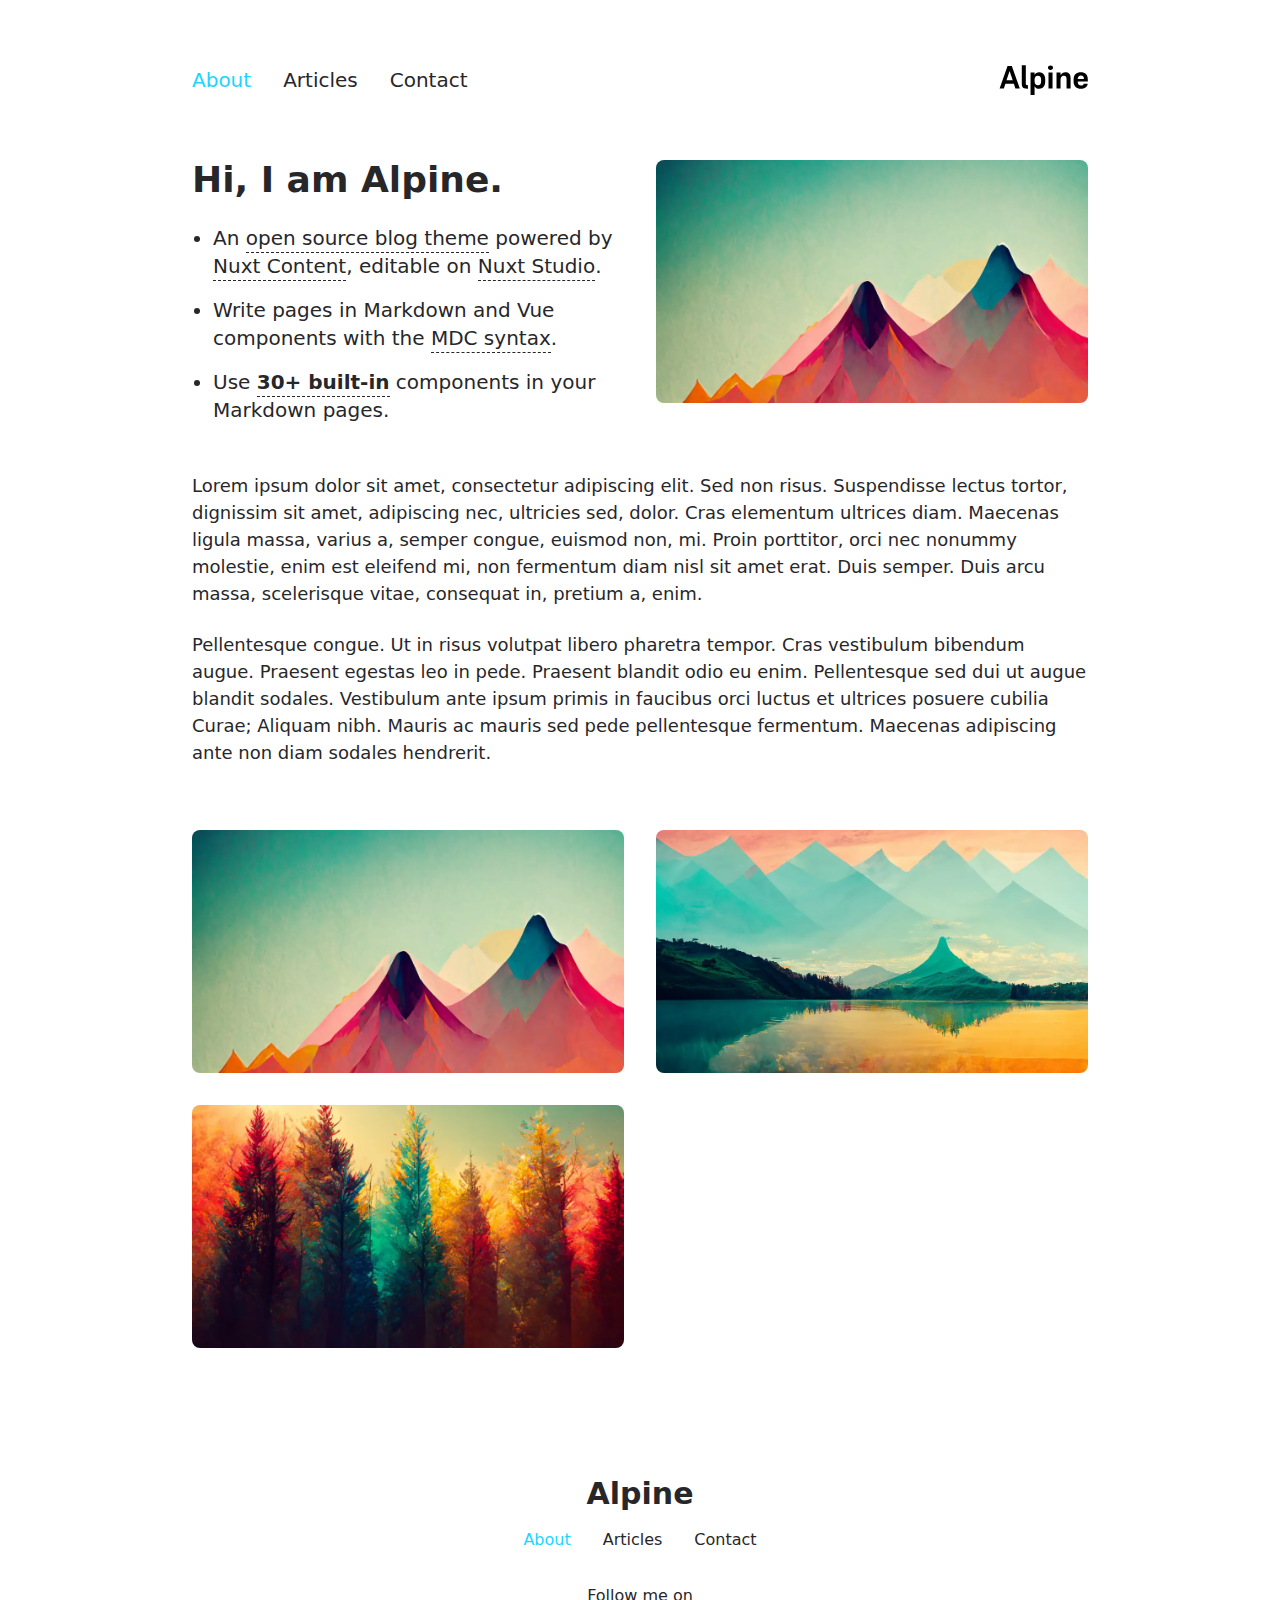
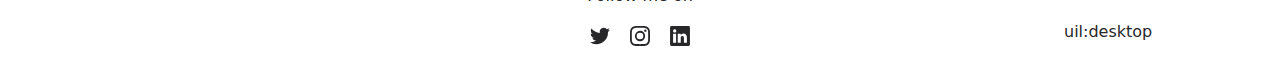
==== index.html @ a4f049fe "Deploying to gh-pages from @ gardun0/jrge.dev@13ced532f6884e72c26c27ffb638f68c0d40d6a2 🚀" ====
<!DOCTYPE html><html  lang="en"><head><meta charset="utf-8">
<meta name="viewport" content="width=device-width, initial-scale=1">
<title>Alpine</title>
<meta name="twitter:card" content="summary_large_image">
<meta property="og:image" content="/social-card-preview.png">
<meta property="og:image:width" content="400">
<meta property="og:image:height" content="300">
<meta property="og:image:alt" content="An image showcasing my project.">
<meta property="og:title" content="Alpine">
<meta name="description" content="An open source blog theme powered by Nuxt.">
<meta property="og:description" content="An open source blog theme powered by Nuxt.">
<link rel="preload" as="fetch" crossorigin="anonymous" href="/_payload.json?310885a6-45cf-49e5-b72a-ee10f4594321">
<link rel="stylesheet" href="/_nuxt/entry.CGDsR09b.css">
<link rel="stylesheet" href="/_nuxt/DocumentDrivenNotFound.D7Ogfkhr.css">
<link rel="stylesheet" href="/_nuxt/Hero.Bmffo7X-.css">
<link rel="stylesheet" href="/_nuxt/ProseUl.DHJO0aAw.css">
<link rel="stylesheet" href="/_nuxt/ProseLi.BBHBJ5vz.css">
<link rel="stylesheet" href="/_nuxt/ProseA.D4RtImXF.css">
<link rel="stylesheet" href="/_nuxt/ProseStrong.DTDU1-Ss.css">
<link rel="stylesheet" href="/_nuxt/ProseP.Dp1dLVOK.css">
<link rel="stylesheet" href="/_nuxt/Gallery.DP9ygZdL.css">
<link rel="modulepreload" as="script" crossorigin href="/_nuxt/DwgoKFRY.js">
<link rel="modulepreload" as="script" crossorigin href="/_nuxt/BgvqIIbP.js">
<link rel="modulepreload" as="script" crossorigin href="/_nuxt/DmcOaZJA.js">
<link rel="modulepreload" as="script" crossorigin href="/_nuxt/BT2u7eL3.js">
<link rel="modulepreload" as="script" crossorigin href="/_nuxt/CE3z_dSy.js">
<link rel="modulepreload" as="script" crossorigin href="/_nuxt/CX4j9kTU.js">
<link rel="modulepreload" as="script" crossorigin href="/_nuxt/Cusag2-t.js">
<link rel="modulepreload" as="script" crossorigin href="/_nuxt/Fs3GGLWB.js">
<link rel="modulepreload" as="script" crossorigin href="/_nuxt/BGIYNRrR.js">
<link rel="modulepreload" as="script" crossorigin href="/_nuxt/CLioU97P.js">
<link rel="modulepreload" as="script" crossorigin href="/_nuxt/CaGBSPbs.js">
<link rel="modulepreload" as="script" crossorigin href="/_nuxt/vH_mfyym.js">
<link rel="modulepreload" as="script" crossorigin href="/_nuxt/ChcKB9Qu.js">
<link rel="modulepreload" as="script" crossorigin href="/_nuxt/DjgkUDGb.js">
<link rel="modulepreload" as="script" crossorigin href="/_nuxt/CdDIcrgh.js">
<link rel="modulepreload" as="script" crossorigin href="/_nuxt/DR6JoXGF.js">
<link rel="modulepreload" as="script" crossorigin href="/_nuxt/BSC2UXde.js">
<link rel="modulepreload" as="script" crossorigin href="/_nuxt/DRp4NAe5.js">
<link rel="prefetch" as="style" href="/_nuxt/article.DkPChugH.css">
<link rel="prefetch" as="script" crossorigin href="/_nuxt/NvTXvgBX.js">
<link rel="prefetch" as="script" crossorigin href="/_nuxt/BcWussCh.js">
<link rel="prefetch" as="script" crossorigin href="/_nuxt/DWcatIwq.js">
<link rel="prefetch" as="script" crossorigin href="/_nuxt/DlIsVT0Z.js">
<link rel="prefetch" as="style" href="/_nuxt/useStudio.DzA-IoZ4.css">
<link rel="prefetch" as="script" crossorigin href="/_nuxt/ZYH-drpW.js">
<link rel="prefetch" as="style" href="/_nuxt/error-404.Bwq3Qtp8.css">
<link rel="prefetch" as="script" crossorigin href="/_nuxt/D-zCGaoz.js">
<link rel="prefetch" as="style" href="/_nuxt/error-500.C69HPPxN.css">
<link rel="prefetch" as="script" crossorigin href="/_nuxt/Dinpb3Vk.js">
<script type="module" src="/_nuxt/DwgoKFRY.js" crossorigin></script><style id="pinceau-runtime-hydratable">@media{.phy[--]{--puid:_K7_z6-v;}.pv-viY-0Y{max-width:var(--elements-container-maxWidth);padding-left:var(--elements-container-padding-mobile);padding-right:var(--elements-container-padding-mobile);}@media (min-width: 475px){.pv-viY-0Y{padding-left:var(--elements-container-padding-xs);padding-right:var(--elements-container-padding-xs);}}@media (min-width: 640px){.pv-viY-0Y{padding-left:var(--elements-container-padding-sm);padding-right:var(--elements-container-padding-sm);}}@media (min-width: 768px){.pv-viY-0Y{padding-left:var(--elements-container-padding-md);padding-right:var(--elements-container-padding-md);}}} @media{.phy[--]{--puid:mh9YzT-c;}.pc-mh9YzT[data-v-9e2a8ee8]{---6-li-cols:2;}} </style><style id="pinceau-theme">@media { :root {--pinceau-mq: initial; --alpine-readableLine: 68ch;--alpine-backdrop-backgroundColor: #f4f4f5b3;--prose-code-inline-padding: 0.2rem 0.375rem 0.2rem 0.375rem;--prose-code-block-backdropFilter: contrast(1);--prose-code-block-border-style: solid;--prose-code-block-border-width: 1px;--prose-tbody-tr-borderBottom-style: dashed;--prose-tbody-tr-borderBottom-width: 1px;--prose-th-textAlign: inherit;--prose-thead-borderBottom-style: solid;--prose-thead-borderBottom-width: 1px;--prose-thead-border-style: solid;--prose-thead-border-width: 0px;--prose-table-textAlign: start;--prose-hr-width: 1px;--prose-hr-style: solid;--prose-li-listStylePosition: outside;--prose-ol-li-markerColor: currentColor;--prose-ol-paddingInlineStart: 21px;--prose-ol-listStyleType: decimal;--prose-ul-li-markerColor: currentColor;--prose-ul-paddingInlineStart: 21px;--prose-ul-listStyleType: disc;--prose-blockquote-border-style: solid;--prose-blockquote-border-width: 4px;--prose-blockquote-quotes: '201C' '201D' '2018' '2019';--prose-blockquote-paddingInlineStart: 24px;--prose-a-code-color-hover: currentColor;--prose-a-code-color-static: currentColor;--prose-a-hasCode-borderBottom: none;--prose-a-border-distance: 2px;--prose-a-border-color-hover: currentColor;--prose-a-border-color-static: currentColor;--prose-a-border-style-hover: solid;--prose-a-border-style-static: dashed;--prose-a-border-width: 1px;--prose-a-color-static: inherit;--prose-a-textDecoration: none;--prose-h6-margin: 3rem 0 2rem;--prose-h5-margin: 3rem 0 2rem;--prose-h4-margin: 3rem 0 2rem;--prose-h3-margin: 3rem 0 2rem;--prose-h2-margin: 3rem 0 2rem;--prose-h1-margin: 0 0 2rem;--prose-p-fontSize: 18px;--typography-lead-loose: 2;--typography-lead-relaxed: 1.625;--typography-lead-normal: 1.5;--typography-lead-snug: 1.375;--typography-lead-tight: 1.25;--typography-lead-none: 1;--typography-lead-10: 2.5rem;--typography-lead-9: 2.25rem;--typography-lead-8: 2rem;--typography-lead-7: 1.75rem;--typography-lead-6: 1.5rem;--typography-lead-5: 1.25rem;--typography-lead-4: 1rem;--typography-lead-3: .75rem;--typography-lead-2: .5rem;--typography-lead-1: .025rem;--typography-fontWeight-black: 900;--typography-fontWeight-extrabold: 800;--typography-fontWeight-bold: 700;--typography-fontWeight-semibold: 600;--typography-fontWeight-medium: 500;--typography-fontWeight-normal: 400;--typography-fontWeight-light: 300;--typography-fontWeight-extralight: 200;--typography-fontWeight-thin: 100;--typography-fontSize-9xl: 128px;--typography-fontSize-8xl: 96px;--typography-fontSize-7xl: 72px;--typography-fontSize-6xl: 60px;--typography-fontSize-5xl: 48px;--typography-fontSize-4xl: 36px;--typography-fontSize-3xl: 30px;--typography-fontSize-2xl: 24px;--typography-fontSize-xl: 20px;--typography-fontSize-lg: 18px;--typography-fontSize-base: 16px;--typography-fontSize-sm: 14px;--typography-fontSize-xs: 12px;--typography-letterSpacing-wide: 0.025em;--typography-letterSpacing-tight: -0.025em;--typography-verticalMargin-base: 24px;--typography-verticalMargin-sm: 16px;--elements-border-secondary-hover: [object Object];--elements-backdrop-background: #fffc;--elements-backdrop-filter: saturate(200%) blur(20px);--elements-container-maxWidth: 64rem;--lead-loose: 2;--lead-relaxed: 1.625;--lead-normal: 1.5;--lead-snug: 1.375;--lead-tight: 1.25;--lead-none: 1;--lead-10: 2.5rem;--lead-9: 2.25rem;--lead-8: 2rem;--lead-7: 1.75rem;--lead-6: 1.5rem;--lead-5: 1.25rem;--lead-4: 1rem;--lead-3: .75rem;--lead-2: .5rem;--lead-1: .025rem;--letterSpacing-widest: 0.1em;--letterSpacing-wider: 0.05em;--letterSpacing-wide: 0.025em;--letterSpacing-normal: 0em;--letterSpacing-tight: -0.025em;--letterSpacing-tighter: -0.05em;--fontSize-9xl: 8rem;--fontSize-8xl: 6rem;--fontSize-7xl: 4.5rem;--fontSize-6xl: 3.75rem;--fontSize-5xl: 3rem;--fontSize-4xl: 2.25rem;--fontSize-3xl: 1.875rem;--fontSize-2xl: 1.5rem;--fontSize-xl: 1.25rem;--fontSize-lg: 1.125rem;--fontSize-base: 1rem;--fontSize-sm: 0.875rem;--fontSize-xs: 0.75rem;--fontWeight-black: 900;--fontWeight-extrabold: 800;--fontWeight-bold: 700;--fontWeight-semibold: 600;--fontWeight-medium: 500;--fontWeight-normal: 400;--fontWeight-light: 300;--fontWeight-extralight: 200;--fontWeight-thin: 100;--font-mono: ui-monospace, SFMono-Regular, Menlo, Monaco, Consolas, Liberation Mono, Courier New, monospace;--font-serif: ui-serif, Georgia, Cambria, Times New Roman, Times, serif;--font-sans: ui-sans-serif, system-ui, -apple-system, BlinkMacSystemFont, Segoe UI, Roboto, Helvetica Neue, Arial, Noto Sans, sans-serif, Apple Color Emoji, Segoe UI Emoji, Segoe UI Symbol, Noto Color Emoji;--opacity-total: 1;--opacity-high: 0.8;--opacity-medium: 0.5;--opacity-soft: 0.3;--opacity-light: 0.15;--opacity-bright: 0.1;--opacity-noOpacity: 0;--borderWidth-lg: 3px;--borderWidth-md: 2px;--borderWidth-sm: 1px;--borderWidth-noBorder: 0;--space-rem-875: 0.875rem;--space-rem-625: 0.625rem;--space-rem-375: 0.375rem;--space-rem-125: 0.125rem;--space-px: 1px;--space-128: 32rem;--space-96: 24rem;--space-80: 20rem;--space-72: 18rem;--space-64: 16rem;--space-60: 15rem;--space-56: 14rem;--space-52: 13rem;--space-48: 12rem;--space-44: 11rem;--space-40: 10rem;--space-36: 9rem;--space-32: 8rem;--space-28: 7rem;--space-24: 6rem;--space-20: 5rem;--space-16: 4rem;--space-14: 3.5rem;--space-12: 3rem;--space-11: 2.75rem;--space-10: 2.5rem;--space-9: 2.25rem;--space-8: 2rem;--space-7: 1.75rem;--space-6: 1.5rem;--space-5: 1.25rem;--space-4: 1rem;--space-3: 0.75rem;--space-2: 0.5rem;--space-1: 0.25rem;--space-0: 0px;--size-full: 100%;--size-7xl: 80rem;--size-6xl: 72rem;--size-5xl: 64rem;--size-4xl: 56rem;--size-3xl: 48rem;--size-2xl: 42rem;--size-xl: 36rem;--size-lg: 32rem;--size-md: 28rem;--size-sm: 24rem;--size-xs: 20rem;--size-200: 200px;--size-104: 104px;--size-80: 80px;--size-64: 64px;--size-56: 56px;--size-48: 48px;--size-40: 40px;--size-32: 32px;--size-24: 24px;--size-20: 20px;--size-16: 16px;--size-12: 12px;--size-8: 8px;--size-6: 6px;--size-4: 4px;--size-2: 2px;--size-0: 0px;--radii-full: 9999px;--radii-3xl: 1.75rem;--radii-2xl: 1.5rem;--radii-xl: 1rem;--radii-lg: 0.75rem;--radii-md: 0.5rem;--radii-sm: 0.375rem;--radii-xs: 0.25rem;--radii-2xs: 0.125rem;--radii-none: 0px;--shadow-none: 0px 0px 0px 0px transparent;--shadow-lg: 0px 10px 15px -3px #000000, 0px 4px 6px -4px #000000;--shadow-md: 0px 4px 6px -1px #000000, 0px 2px 4px -2px #000000;--shadow-sm: 0px 1px 3px 0px #000000, 0px 1px 2px -1px #000000;--shadow-xs: 0px 1px 2px 0px #000000;--height-screen: 100vh;--width-screen: 100vw;--color-primary-900: #002e38;--color-primary-800: #005c70;--color-primary-700: #008aa9;--color-primary-600: #00b9e1;--color-primary-500: #1ad6ff;--color-primary-400: #40ddff;--color-primary-300: #66e4ff;--color-primary-200: #8deaff;--color-primary-100: #b3f1ff;--color-primary-50: #d9f8ff;--color-ruby-900: #380011;--color-ruby-800: #700021;--color-ruby-700: #a90032;--color-ruby-600: #e10043;--color-ruby-500: #ff1a5e;--color-ruby-400: #ff4079;--color-ruby-300: #ff6694;--color-ruby-200: #ff8dae;--color-ruby-100: #ffb3c9;--color-ruby-50: #ffd9e4;--color-pink-900: #380025;--color-pink-800: #70004b;--color-pink-700: #a90070;--color-pink-600: #e10095;--color-pink-500: #ff1ab2;--color-pink-400: #ff40bf;--color-pink-300: #ff66cc;--color-pink-200: #ff8dd8;--color-pink-100: #ffb3e5;--color-pink-50: #ffd9f2;--color-purple-900: #190038;--color-purple-800: #330070;--color-purple-700: #4c00a9;--color-purple-600: #6500e1;--color-purple-500: #811aff;--color-purple-400: #9640ff;--color-purple-300: #ab66ff;--color-purple-200: #c08dff;--color-purple-100: #d5b3ff;--color-purple-50: #ead9ff;--color-royalblue-900: #0b0531;--color-royalblue-800: #160a62;--color-royalblue-700: #211093;--color-royalblue-600: #2c15c4;--color-royalblue-500: #4127e8;--color-royalblue-400: #614bec;--color-royalblue-300: #806ff0;--color-royalblue-200: #a093f3;--color-royalblue-100: #c0b7f7;--color-royalblue-50: #dfdbfb;--color-indigoblue-900: #001238;--color-indigoblue-800: #002370;--color-indigoblue-700: #0035a9;--color-indigoblue-600: #0047e1;--color-indigoblue-500: #1a62ff;--color-indigoblue-400: #407cff;--color-indigoblue-300: #6696ff;--color-indigoblue-200: #8db0ff;--color-indigoblue-100: #b3cbff;--color-indigoblue-50: #d9e5ff;--color-blue-900: #002438;--color-blue-800: #004870;--color-blue-700: #006ca9;--color-blue-600: #0090e1;--color-blue-500: #1aadff;--color-blue-400: #40bbff;--color-blue-300: #66c8ff;--color-blue-200: #8dd6ff;--color-blue-100: #b3e4ff;--color-blue-50: #d9f1ff;--color-lightblue-900: #002e38;--color-lightblue-800: #005c70;--color-lightblue-700: #008aa9;--color-lightblue-600: #00b9e1;--color-lightblue-500: #1ad6ff;--color-lightblue-400: #40ddff;--color-lightblue-300: #66e4ff;--color-lightblue-200: #8deaff;--color-lightblue-100: #b3f1ff;--color-lightblue-50: #d9f8ff;--color-teal-900: #062a28;--color-teal-800: #0b544f;--color-teal-700: #117d77;--color-teal-600: #16a79e;--color-teal-500: #1cd1c6;--color-teal-400: #36e4da;--color-teal-300: #5fe9e1;--color-teal-200: #87efe9;--color-teal-100: #aff4f0;--color-teal-50: #d7faf8;--color-pear-900: #2a2b09;--color-pear-800: #545512;--color-pear-700: #7e801b;--color-pear-600: #a8aa24;--color-pear-500: #d0d32f;--color-pear-400: #d8da52;--color-pear-300: #e0e274;--color-pear-200: #e8e997;--color-pear-100: #eff0ba;--color-pear-50: #f7f8dc;--color-red-900: #380300;--color-red-800: #700700;--color-red-700: #a90a00;--color-red-600: #e10e00;--color-red-500: #ff281a;--color-red-400: #ff4c40;--color-red-300: #ff7066;--color-red-200: #ff948d;--color-red-100: #ffb7b3;--color-red-50: #ffdbd9;--color-orange-900: #381800;--color-orange-800: #702f00;--color-orange-700: #a94700;--color-orange-600: #e15e00;--color-orange-500: #ff7a1a;--color-orange-400: #ff9040;--color-orange-300: #ffa666;--color-orange-200: #ffbd8d;--color-orange-100: #ffd3b3;--color-orange-50: #ffe9d9;--color-yellow-900: #362b03;--color-yellow-800: #6d5605;--color-yellow-700: #a38108;--color-yellow-600: #daac0a;--color-yellow-500: #f5c828;--color-yellow-400: #f7d14c;--color-yellow-300: #f8da70;--color-yellow-200: #fae393;--color-yellow-100: #fcedb7;--color-yellow-50: #fdf6db;--color-green-900: #003f25;--color-green-800: #005e38;--color-green-700: #007e4a;--color-green-600: #009d5d;--color-green-500: #00bd6f;--color-green-400: #00dc82;--color-green-300: #30ffaa;--color-green-200: #83ffcc;--color-green-100: #acffdd;--color-green-50: #d6ffee;--color-gray-900: #18181B;--color-gray-800: #27272A;--color-gray-700: #3f3f46;--color-gray-600: #52525B;--color-gray-500: #71717A;--color-gray-400: #a1a1aa;--color-gray-300: #D4d4d8;--color-gray-200: #e4e4e7;--color-gray-100: #f4f4f5;--color-gray-50: #fafafa;--color-black: #0c0c0d;--color-white: #FFFFFF;--media-portrait: only screen and (orientation: portrait);--media-landscape: only screen and (orientation: landscape);--media-rm: (prefers-reduced-motion: reduce);--media-2xl: (min-width: 1536px);--media-xl: (min-width: 1280px);--media-lg: (min-width: 1024px);--media-md: (min-width: 768px);--media-sm: (min-width: 640px);--media-xs: (min-width: 475px);--alpine-body-color: var(--color-gray-800);--alpine-body-backgroundColor: var(--color-white);--prose-code-inline-fontWeight: var(--typography-fontWeight-normal);--prose-code-inline-fontSize: var(--typography-fontSize-sm);--prose-code-inline-borderRadius: var(--radii-xs);--prose-code-block-pre-padding: var(--typography-verticalMargin-sm);--prose-code-block-margin: var(--typography-verticalMargin-base) 0;--prose-code-block-fontSize: var(--typography-fontSize-sm);--prose-tbody-code-inline-fontSize: var(--typography-fontSize-sm);--prose-tbody-td-padding: var(--typography-verticalMargin-sm);--prose-th-fontWeight: var(--typography-fontWeight-semibold);--prose-th-padding: 0 var(--typography-verticalMargin-sm) var(--typography-verticalMargin-sm) var(--typography-verticalMargin-sm);--prose-table-lineHeight: var(--typography-lead-6);--prose-table-fontSize: var(--typography-fontSize-sm);--prose-table-margin: var(--typography-verticalMargin-base) 0;--prose-hr-margin: var(--typography-verticalMargin-base) 0;--prose-li-margin: var(--typography-verticalMargin-sm) 0;--prose-ol-margin: var(--typography-verticalMargin-base) 0;--prose-ul-margin: var(--typography-verticalMargin-base) 0;--prose-blockquote-margin: var(--typography-verticalMargin-base) 0;--prose-a-code-border-style: var(--prose-a-border-style-static);--prose-a-code-border-width: var(--prose-a-border-width);--prose-a-fontWeight: var(--typography-fontWeight-medium);--prose-img-margin: var(--typography-verticalMargin-base) 0;--prose-strong-fontWeight: var(--typography-fontWeight-semibold);--prose-h6-iconSize: var(--typography-fontSize-base);--prose-h6-fontWeight: var(--typography-fontWeight-semibold);--prose-h6-lineHeight: var(--typography-lead-normal);--prose-h6-fontSize: var(--typography-fontSize-lg);--prose-h5-iconSize: var(--typography-fontSize-lg);--prose-h5-fontWeight: var(--typography-fontWeight-semibold);--prose-h5-lineHeight: var(--typography-lead-snug);--prose-h5-fontSize: var(--typography-fontSize-xl);--prose-h4-iconSize: var(--typography-fontSize-lg);--prose-h4-letterSpacing: var(--typography-letterSpacing-tight);--prose-h4-fontWeight: var(--typography-fontWeight-semibold);--prose-h4-lineHeight: var(--typography-lead-snug);--prose-h4-fontSize: var(--typography-fontSize-2xl);--prose-h3-iconSize: var(--typography-fontSize-xl);--prose-h3-letterSpacing: var(--typography-letterSpacing-tight);--prose-h3-fontWeight: var(--typography-fontWeight-semibold);--prose-h3-lineHeight: var(--typography-lead-snug);--prose-h3-fontSize: var(--typography-fontSize-3xl);--prose-h2-iconSize: var(--typography-fontSize-2xl);--prose-h2-letterSpacing: var(--typography-letterSpacing-tight);--prose-h2-fontWeight: var(--typography-fontWeight-semibold);--prose-h2-lineHeight: var(--typography-lead-tight);--prose-h2-fontSize: var(--typography-fontSize-4xl);--prose-h1-iconSize: var(--typography-fontSize-3xl);--prose-h1-letterSpacing: var(--typography-letterSpacing-tight);--prose-h1-fontWeight: var(--typography-fontWeight-bold);--prose-h1-lineHeight: var(--typography-lead-tight);--prose-h1-fontSize: var(--typography-fontSize-5xl);--prose-p-br-margin: var(--typography-verticalMargin-base) 0 0 0;--prose-p-margin: var(--typography-verticalMargin-base) 0;--prose-p-lineHeight: var(--typography-lead-normal);--typography-color-primary-900: var(--color-primary-900);--typography-color-primary-800: var(--color-primary-800);--typography-color-primary-700: var(--color-primary-700);--typography-color-primary-600: var(--color-primary-600);--typography-color-primary-500: var(--color-primary-500);--typography-color-primary-400: var(--color-primary-400);--typography-color-primary-300: var(--color-primary-300);--typography-color-primary-200: var(--color-primary-200);--typography-color-primary-100: var(--color-primary-100);--typography-color-primary-50: var(--color-primary-50);--typography-font-code: var(--font-mono);--typography-font-body: var(--font-sans);--typography-font-display: var(--font-sans);--typography-body-backgroundColor: var(--color-white);--typography-body-color: var(--color-black);--elements-state-danger-borderColor-secondary: var(--color-red-200);--elements-state-danger-borderColor-primary: var(--color-red-100);--elements-state-danger-backgroundColor-secondary: var(--color-red-100);--elements-state-danger-backgroundColor-primary: var(--color-red-50);--elements-state-danger-color-secondary: var(--color-red-600);--elements-state-danger-color-primary: var(--color-red-500);--elements-state-warning-borderColor-secondary: var(--color-yellow-200);--elements-state-warning-borderColor-primary: var(--color-yellow-100);--elements-state-warning-backgroundColor-secondary: var(--color-yellow-100);--elements-state-warning-backgroundColor-primary: var(--color-yellow-50);--elements-state-warning-color-secondary: var(--color-yellow-700);--elements-state-warning-color-primary: var(--color-yellow-600);--elements-state-success-borderColor-secondary: var(--color-green-200);--elements-state-success-borderColor-primary: var(--color-green-100);--elements-state-success-backgroundColor-secondary: var(--color-green-100);--elements-state-success-backgroundColor-primary: var(--color-green-50);--elements-state-success-color-secondary: var(--color-green-600);--elements-state-success-color-primary: var(--color-green-500);--elements-state-info-borderColor-secondary: var(--color-blue-200);--elements-state-info-borderColor-primary: var(--color-blue-100);--elements-state-info-backgroundColor-secondary: var(--color-blue-100);--elements-state-info-backgroundColor-primary: var(--color-blue-50);--elements-state-info-color-secondary: var(--color-blue-600);--elements-state-info-color-primary: var(--color-blue-500);--elements-state-primary-borderColor-secondary: var(--color-primary-200);--elements-state-primary-borderColor-primary: var(--color-primary-100);--elements-state-primary-backgroundColor-secondary: var(--color-primary-100);--elements-state-primary-backgroundColor-primary: var(--color-primary-50);--elements-state-primary-color-secondary: var(--color-primary-700);--elements-state-primary-color-primary: var(--color-primary-600);--elements-surface-secondary-backgroundColor: var(--color-gray-200);--elements-surface-primary-backgroundColor: var(--color-gray-100);--elements-surface-background-base: var(--color-gray-100);--elements-border-secondary-static: var(--color-gray-200);--elements-border-primary-hover: var(--color-gray-200);--elements-border-primary-static: var(--color-gray-100);--elements-container-padding-md: var(--space-16);--elements-container-padding-sm: var(--space-12);--elements-container-padding-xs: var(--space-8);--elements-container-padding-mobile: var(--space-6);--elements-text-secondary-color-hover: var(--color-gray-700);--elements-text-secondary-color-static: var(--color-gray-500);--elements-text-primary-color-static: var(--color-gray-900);--text-6xl-lineHeight: var(--lead-none);--text-6xl-fontSize: var(--fontSize-6xl);--text-5xl-lineHeight: var(--lead-none);--text-5xl-fontSize: var(--fontSize-5xl);--text-4xl-lineHeight: var(--lead-10);--text-4xl-fontSize: var(--fontSize-4xl);--text-3xl-lineHeight: var(--lead-9);--text-3xl-fontSize: var(--fontSize-3xl);--text-2xl-lineHeight: var(--lead-8);--text-2xl-fontSize: var(--fontSize-2xl);--text-xl-lineHeight: var(--lead-7);--text-xl-fontSize: var(--fontSize-xl);--text-lg-lineHeight: var(--lead-7);--text-lg-fontSize: var(--fontSize-lg);--text-base-lineHeight: var(--lead-6);--text-base-fontSize: var(--fontSize-base);--text-sm-lineHeight: var(--lead-5);--text-sm-fontSize: var(--fontSize-sm);--text-xs-lineHeight: var(--lead-4);--text-xs-fontSize: var(--fontSize-xs);--shadow-2xl: 0px 25px 50px -12px var(--color-gray-900);--shadow-xl: 0px 20px 25px -5px var(--color-gray-400), 0px 8px 10px -6px #000000;--color-secondary-900: var(--color-gray-900);--color-secondary-800: var(--color-gray-800);--color-secondary-700: var(--color-gray-700);--color-secondary-600: var(--color-gray-600);--color-secondary-500: var(--color-gray-500);--color-secondary-400: var(--color-gray-400);--color-secondary-300: var(--color-gray-300);--color-secondary-200: var(--color-gray-200);--color-secondary-100: var(--color-gray-100);--color-secondary-50: var(--color-gray-50);--prose-a-code-background-hover: var(--typography-color-primary-50);--prose-a-code-border-color-hover: var(--typography-color-primary-500);--prose-a-color-hover: var(--typography-color-primary-500);--typography-color-secondary-900: var(--color-secondary-900);--typography-color-secondary-800: var(--color-secondary-800);--typography-color-secondary-700: var(--color-secondary-700);--typography-color-secondary-600: var(--color-secondary-600);--typography-color-secondary-500: var(--color-secondary-500);--typography-color-secondary-400: var(--color-secondary-400);--typography-color-secondary-300: var(--color-secondary-300);--typography-color-secondary-200: var(--color-secondary-200);--typography-color-secondary-100: var(--color-secondary-100);--typography-color-secondary-50: var(--color-secondary-50);--prose-code-inline-backgroundColor: var(--typography-color-secondary-100);--prose-code-inline-color: var(--typography-color-secondary-700);--prose-code-block-backgroundColor: var(--typography-color-secondary-100);--prose-code-block-color: var(--typography-color-secondary-700);--prose-code-block-border-color: var(--typography-color-secondary-200);--prose-tbody-tr-borderBottom-color: var(--typography-color-secondary-200);--prose-th-color: var(--typography-color-secondary-600);--prose-thead-borderBottom-color: var(--typography-color-secondary-200);--prose-thead-border-color: var(--typography-color-secondary-300);--prose-hr-color: var(--typography-color-secondary-200);--prose-blockquote-border-color: var(--typography-color-secondary-200);--prose-blockquote-color: var(--typography-color-secondary-500);--prose-a-code-border-color-static: var(--typography-color-secondary-400); } }@media { :root.dark {--pinceau-mq: dark; --alpine-backdrop-backgroundColor: #18181bb3;--prose-code-block-backdropFilter: contrast(1);--prose-ol-li-markerColor: currentColor;--prose-ul-li-markerColor: currentColor;--prose-a-code-color-hover: currentColor;--prose-a-code-color-static: currentColor;--prose-a-border-color-hover: currentColor;--prose-a-border-color-static: currentColor;--prose-a-color-static: inherit;--elements-backdrop-background: #0c0d0ccc;--alpine-body-color: var(--color-gray-200);--alpine-body-backgroundColor: var(--color-black);--typography-body-backgroundColor: var(--color-black);--typography-body-color: var(--color-white);--elements-state-danger-borderColor-secondary: var(--color-red-700);--elements-state-danger-borderColor-primary: var(--color-red-800);--elements-state-danger-backgroundColor-secondary: var(--color-red-800);--elements-state-danger-backgroundColor-primary: var(--color-red-900);--elements-state-danger-color-secondary: var(--color-red-200);--elements-state-danger-color-primary: var(--color-red-300);--elements-state-warning-borderColor-secondary: var(--color-yellow-700);--elements-state-warning-borderColor-primary: var(--color-yellow-800);--elements-state-warning-backgroundColor-secondary: var(--color-yellow-800);--elements-state-warning-backgroundColor-primary: var(--color-yellow-900);--elements-state-warning-color-secondary: var(--color-yellow-200);--elements-state-warning-color-primary: var(--color-yellow-400);--elements-state-success-borderColor-secondary: var(--color-green-700);--elements-state-success-borderColor-primary: var(--color-green-800);--elements-state-success-backgroundColor-secondary: var(--color-green-800);--elements-state-success-backgroundColor-primary: var(--color-green-900);--elements-state-success-color-secondary: var(--color-green-200);--elements-state-success-color-primary: var(--color-green-400);--elements-state-info-borderColor-secondary: var(--color-blue-700);--elements-state-info-borderColor-primary: var(--color-blue-800);--elements-state-info-backgroundColor-secondary: var(--color-blue-800);--elements-state-info-backgroundColor-primary: var(--color-blue-900);--elements-state-info-color-secondary: var(--color-blue-200);--elements-state-info-color-primary: var(--color-blue-400);--elements-state-primary-borderColor-secondary: var(--color-primary-700);--elements-state-primary-borderColor-primary: var(--color-primary-800);--elements-state-primary-backgroundColor-secondary: var(--color-primary-800);--elements-state-primary-backgroundColor-primary: var(--color-primary-900);--elements-state-primary-color-secondary: var(--color-primary-200);--elements-state-primary-color-primary: var(--color-primary-400);--elements-surface-secondary-backgroundColor: var(--color-gray-800);--elements-surface-primary-backgroundColor: var(--color-gray-900);--elements-surface-background-base: var(--color-gray-900);--elements-border-secondary-static: var(--color-gray-800);--elements-border-primary-hover: var(--color-gray-800);--elements-border-primary-static: var(--color-gray-900);--elements-text-secondary-color-hover: var(--color-gray-200);--elements-text-secondary-color-static: var(--color-gray-400);--elements-text-primary-color-static: var(--color-gray-50);--prose-a-code-background-hover: var(--typography-color-primary-900);--prose-a-code-border-color-hover: var(--typography-color-primary-600);--prose-a-color-hover: var(--typography-color-primary-400);--prose-code-inline-backgroundColor: var(--typography-color-secondary-800);--prose-code-inline-color: var(--typography-color-secondary-200);--prose-code-block-backgroundColor: var(--typography-color-secondary-900);--prose-code-block-color: var(--typography-color-secondary-200);--prose-code-block-border-color: var(--typography-color-secondary-800);--prose-tbody-tr-borderBottom-color: var(--typography-color-secondary-800);--prose-th-color: var(--typography-color-secondary-400);--prose-thead-borderBottom-color: var(--typography-color-secondary-800);--prose-thead-border-color: var(--typography-color-secondary-600);--prose-hr-color: var(--typography-color-secondary-800);--prose-blockquote-border-color: var(--typography-color-secondary-700);--prose-blockquote-color: var(--typography-color-secondary-400);--prose-a-code-border-color-static: var(--typography-color-secondary-600); } }</style><script>"use strict";(()=>{const a=window,e=document.documentElement,c=window.localStorage,d=["dark","light"],n=c&&c.getItem&&c.getItem("nuxt-color-mode")||"system";let l=n==="system"?f():n;const i=e.getAttribute("data-color-mode-forced");i&&(l=i),r(l),a["__NUXT_COLOR_MODE__"]={preference:n,value:l,getColorScheme:f,addColorScheme:r,removeColorScheme:u};function r(o){const t=""+o+"",s="";e.classList?e.classList.add(t):e.className+=" "+t,s&&e.setAttribute("data-"+s,o)}function u(o){const t=""+o+"",s="";e.classList?e.classList.remove(t):e.className=e.className.replace(new RegExp(t,"g"),""),s&&e.removeAttribute("data-"+s)}function m(o){return a.matchMedia("(prefers-color-scheme"+o+")")}function f(){if(a.matchMedia&&m("").media!=="not all"){for(const o of d)if(m(":"+o).matches)return o}return"light"}})();
</script></head><body><div id="__nuxt"><div class="container pv-viY-0Y pc-_K7_z6 app-layout" data-v-b7128002 data-v-aa14d472><!--[--><div class="nuxt-progress" style="width:0%;height:3px;opacity:0;background-size:Infinity% auto;" data-v-b7128002></div><header class="right" data-v-b7128002 data-v-dfd7c317><div class="menu" data-v-dfd7c317><button aria-label="Navigation Menu" data-v-dfd7c317><svg width="24" height="24" viewBox="0 0 68 68" fill="currentColor" xmlns="http://www.w3.org/2000/svg" data-v-dfd7c317><path d="M8 34C8 32.1362 8 31.2044 8.30448 30.4693C8.71046 29.4892 9.48915 28.7105 10.4693 28.3045C11.2044 28 12.1362 28 14 28C15.8638 28 16.7956 28 17.5307 28.3045C18.5108 28.7105 19.2895 29.4892 19.6955 30.4693C20 31.2044 20 32.1362 20 34C20 35.8638 20 36.7956 19.6955 37.5307C19.2895 38.5108 18.5108 39.2895 17.5307 39.6955C16.7956 40 15.8638 40 14 40C12.1362 40 11.2044 40 10.4693 39.6955C9.48915 39.2895 8.71046 38.5108 8.30448 37.5307C8 36.7956 8 35.8638 8 34Z" data-v-dfd7c317></path><path d="M28 34C28 32.1362 28 31.2044 28.3045 30.4693C28.7105 29.4892 29.4892 28.7105 30.4693 28.3045C31.2044 28 32.1362 28 34 28C35.8638 28 36.7956 28 37.5307 28.3045C38.5108 28.7105 39.2895 29.4892 39.6955 30.4693C40 31.2044 40 32.1362 40 34C40 35.8638 40 36.7956 39.6955 37.5307C39.2895 38.5108 38.5108 39.2895 37.5307 39.6955C36.7956 40 35.8638 40 34 40C32.1362 40 31.2044 40 30.4693 39.6955C29.4892 39.2895 28.7105 38.5108 28.3045 37.5307C28 36.7956 28 35.8638 28 34Z" data-v-dfd7c317></path><path d="M48 34C48 32.1362 48 31.2044 48.3045 30.4693C48.7105 29.4892 49.4892 28.7105 50.4693 28.3045C51.2044 28 52.1362 28 54 28C55.8638 28 56.7956 28 57.5307 28.3045C58.5108 28.7105 59.2895 29.4892 59.6955 30.4693C60 31.2044 60 32.1362 60 34C60 35.8638 60 36.7956 59.6955 37.5307C59.2895 38.5108 58.5108 39.2895 57.5307 39.6955C56.7956 40 55.8638 40 54 40C52.1362 40 51.2044 40 50.4693 39.6955C49.4892 39.2895 48.7105 38.5108 48.3045 37.5307C48 36.7956 48 35.8638 48 34Z" data-v-dfd7c317></path></svg></button></div><div class="overlay" data-v-dfd7c317><nav data-v-dfd7c317 data-v-553f153c><ul data-v-553f153c><!--[--><li data-v-553f153c><a aria-current="page" href="/" class="router-link-active router-link-exact-active" data-v-553f153c><span class="underline-fx" data-v-553f153c></span> About</a></li><li data-v-553f153c><a href="/articles" class="" data-v-553f153c><span class="underline-fx" data-v-553f153c></span> Articles</a></li><li data-v-553f153c><a href="/contact" class="" data-v-553f153c><span class="underline-fx" data-v-553f153c></span> Contact</a></li><!--]--></ul></nav></div><div class="logo" data-v-dfd7c317><a aria-current="page" href="/" class="router-link-active router-link-exact-active" data-v-dfd7c317><img src="/logo-dark.svg" class="dark-img" alt="alpine" width="89" height="31" data-v-dfd7c317><img src="/logo.svg" class="light-img" alt="alpine" width="89" height="31" data-v-dfd7c317></a></div><div class="main-nav" data-v-dfd7c317><nav data-v-dfd7c317 data-v-553f153c><ul data-v-553f153c><!--[--><li data-v-553f153c><a aria-current="page" href="/" class="router-link-active router-link-exact-active" data-v-553f153c><span class="underline-fx" data-v-553f153c></span> About</a></li><li data-v-553f153c><a href="/articles" class="" data-v-553f153c><span class="underline-fx" data-v-553f153c></span> Articles</a></li><li data-v-553f153c><a href="/contact" class="" data-v-553f153c><span class="underline-fx" data-v-553f153c></span> Contact</a></li><!--]--></ul></nav></div></header><!--[--><div class="document-driven-page"><main><!--[--><div><section class="hero" data-v-70b6a2e6><div class="layout" data-v-70b6a2e6><div class="content" data-v-70b6a2e6><div class="title" data-v-70b6a2e6><!--[-->Hi, I am Alpine.<!--]--></div><div class="description" data-v-70b6a2e6><!--[--><ul data-v-b270097d><!--[--><li data-v-1b097e8e><!--[-->An <a href="https://github.com/nuxt-themes/alpine" rel="nofollow" data-v-3b8bd91a><!--[-->open source blog theme<!--]--></a> powered by <a href="https://content.nuxtjs.org" rel="nofollow" data-v-3b8bd91a><!--[-->Nuxt Content<!--]--></a>, editable on <a href="https://nuxt.studio" rel="nofollow" data-v-3b8bd91a><!--[-->Nuxt Studio<!--]--></a>.<!--]--></li><li data-v-1b097e8e><!--[-->Write pages in Markdown and Vue components with the <a href="https://content.nuxtjs.org/guide/writing/mdc" rel="nofollow" data-v-3b8bd91a><!--[-->MDC syntax<!--]--></a>.<!--]--></li><li data-v-1b097e8e><!--[-->Use <a href="https://elements.nuxt.space" rel="nofollow" data-v-3b8bd91a><!--[--><strong data-v-1607b58b><!--[-->30+ built-in<!--]--></strong><!--]--></a> components in your Markdown pages.<!--]--></li><!--]--></ul><!--]--></div></div><img src="/alpine-0.webp" class="right" alt="Hero Image" width="16" height="9" data-v-70b6a2e6></div></section><p data-v-e44be016><!--[-->Lorem ipsum dolor sit amet, consectetur adipiscing elit. Sed non risus. Suspendisse lectus tortor, dignissim sit amet, adipiscing nec, ultricies sed, dolor. Cras elementum ultrices diam. Maecenas ligula massa, varius a, semper congue, euismod non, mi. Proin porttitor, orci nec nonummy molestie, enim est eleifend mi, non fermentum diam nisl sit amet erat. Duis semper. Duis arcu massa, scelerisque vitae, consequat in, pretium a, enim.<!--]--></p><p data-v-e44be016><!--[-->Pellentesque congue. Ut in risus volutpat libero pharetra tempor. Cras vestibulum bibendum augue. Praesent egestas leo in pede. Praesent blandit odio eu enim. Pellentesque sed dui ut augue blandit sodales. Vestibulum ante ipsum primis in faucibus orci luctus et ultrices posuere cubilia Curae; Aliquam nibh. Mauris ac mauris sed pede pellentesque fermentum. Maecenas adipiscing ante non diam sodales hendrerit.<!--]--></p><section class="gallery pc-mh9YzT" data-v-9e2a8ee8><div class="layout" data-v-9e2a8ee8><!--[--><img src="/alpine-0.webp" width="16" height="9" data-v-9e2a8ee8><img src="/alpine-1.webp" width="16" height="9" data-v-9e2a8ee8><img src="/alpine-2.webp" width="16" height="9" data-v-9e2a8ee8><!--]--></div></section></div><!--]--></main></div><!--]--><footer class="center" data-v-b7128002 data-v-2d5209d7><a href="https://www.github.com/nuxt-themes/alpine" rel="noopener noreferrer" class="credits" data-v-2d5209d7>Alpine</a><div class="navigation" data-v-2d5209d7><nav data-v-2d5209d7 data-v-553f153c><ul data-v-553f153c><!--[--><li data-v-553f153c><a aria-current="page" href="/" class="router-link-active router-link-exact-active" data-v-553f153c><span class="underline-fx" data-v-553f153c></span> About</a></li><li data-v-553f153c><a href="/articles" class="" data-v-553f153c><span class="underline-fx" data-v-553f153c></span> Articles</a></li><li data-v-553f153c><a href="/contact" class="" data-v-553f153c><span class="underline-fx" data-v-553f153c></span> Contact</a></li><!--]--></ul></nav></div><p class="message" data-v-2d5209d7>Follow me on</p><div class="icons" data-v-2d5209d7><div class="social" data-v-2d5209d7><!--[--><a href="https://twitter.com/nuxtlabs" rel="noopener noreferrer" target="_blank" title="nuxtlabs" aria-label="nuxtlabs" data-v-3529012b><svg xmlns="http://www.w3.org/2000/svg" xmlns:xlink="http://www.w3.org/1999/xlink" aria-hidden="true" role="img" class="icon" data-v-3529012b style="" width="1em" height="1em" viewBox="0 0 24 24" data-v-bcfe47ef><path fill="currentColor" d="M22 5.8a8.49 8.49 0 0 1-2.36.64a4.13 4.13 0 0 0 1.81-2.27a8.21 8.21 0 0 1-2.61 1a4.1 4.1 0 0 0-7 3.74a11.64 11.64 0 0 1-8.45-4.29a4.16 4.16 0 0 0-.55 2.07a4.09 4.09 0 0 0 1.82 3.41a4.05 4.05 0 0 1-1.86-.51v.05a4.1 4.1 0 0 0 3.3 4a3.93 3.93 0 0 1-1.1.17a4.9 4.9 0 0 1-.77-.07a4.11 4.11 0 0 0 3.83 2.84A8.22 8.22 0 0 1 3 18.34a7.93 7.93 0 0 1-1-.06a11.57 11.57 0 0 0 6.29 1.85A11.59 11.59 0 0 0 20 8.45v-.53a8.43 8.43 0 0 0 2-2.12"/></svg></a><a href="https://instagram.com/atinuxt" rel="noopener noreferrer" target="_blank" title="atinuxt" aria-label="atinuxt" data-v-3529012b><svg xmlns="http://www.w3.org/2000/svg" xmlns:xlink="http://www.w3.org/1999/xlink" aria-hidden="true" role="img" class="icon" data-v-3529012b style="" width="1em" height="1em" viewBox="0 0 24 24" data-v-bcfe47ef><path fill="currentColor" d="M17.34 5.46a1.2 1.2 0 1 0 1.2 1.2a1.2 1.2 0 0 0-1.2-1.2m4.6 2.42a7.59 7.59 0 0 0-.46-2.43a4.94 4.94 0 0 0-1.16-1.77a4.7 4.7 0 0 0-1.77-1.15a7.3 7.3 0 0 0-2.43-.47C15.06 2 14.72 2 12 2s-3.06 0-4.12.06a7.3 7.3 0 0 0-2.43.47a4.78 4.78 0 0 0-1.77 1.15a4.7 4.7 0 0 0-1.15 1.77a7.3 7.3 0 0 0-.47 2.43C2 8.94 2 9.28 2 12s0 3.06.06 4.12a7.3 7.3 0 0 0 .47 2.43a4.7 4.7 0 0 0 1.15 1.77a4.78 4.78 0 0 0 1.77 1.15a7.3 7.3 0 0 0 2.43.47C8.94 22 9.28 22 12 22s3.06 0 4.12-.06a7.3 7.3 0 0 0 2.43-.47a4.7 4.7 0 0 0 1.77-1.15a4.85 4.85 0 0 0 1.16-1.77a7.59 7.59 0 0 0 .46-2.43c0-1.06.06-1.4.06-4.12s0-3.06-.06-4.12M20.14 16a5.61 5.61 0 0 1-.34 1.86a3.06 3.06 0 0 1-.75 1.15a3.19 3.19 0 0 1-1.15.75a5.61 5.61 0 0 1-1.86.34c-1 .05-1.37.06-4 .06s-3 0-4-.06a5.73 5.73 0 0 1-1.94-.3a3.27 3.27 0 0 1-1.1-.75a3 3 0 0 1-.74-1.15a5.54 5.54 0 0 1-.4-1.9c0-1-.06-1.37-.06-4s0-3 .06-4a5.54 5.54 0 0 1 .35-1.9A3 3 0 0 1 5 5a3.14 3.14 0 0 1 1.1-.8A5.73 5.73 0 0 1 8 3.86c1 0 1.37-.06 4-.06s3 0 4 .06a5.61 5.61 0 0 1 1.86.34a3.06 3.06 0 0 1 1.19.8a3.06 3.06 0 0 1 .75 1.1a5.61 5.61 0 0 1 .34 1.9c.05 1 .06 1.37.06 4s-.01 3-.06 4M12 6.87A5.13 5.13 0 1 0 17.14 12A5.12 5.12 0 0 0 12 6.87m0 8.46A3.33 3.33 0 1 1 15.33 12A3.33 3.33 0 0 1 12 15.33"/></svg></a><a href="https://www.linkedin.com/company/nuxtlabs" rel="noopener noreferrer" target="_blank" title="LinkedIn" aria-label="LinkedIn" data-v-3529012b><svg xmlns="http://www.w3.org/2000/svg" xmlns:xlink="http://www.w3.org/1999/xlink" aria-hidden="true" role="img" class="icon" data-v-3529012b style="" width="1em" height="1em" viewBox="0 0 24 24" data-v-bcfe47ef><path fill="currentColor" d="M20.47 2H3.53a1.45 1.45 0 0 0-1.47 1.43v17.14A1.45 1.45 0 0 0 3.53 22h16.94a1.45 1.45 0 0 0 1.47-1.43V3.43A1.45 1.45 0 0 0 20.47 2M8.09 18.74h-3v-9h3ZM6.59 8.48a1.56 1.56 0 1 1 0-3.12a1.57 1.57 0 1 1 0 3.12m12.32 10.26h-3v-4.83c0-1.21-.43-2-1.52-2A1.65 1.65 0 0 0 12.85 13a2 2 0 0 0-.1.73v5h-3v-9h3V11a3 3 0 0 1 2.71-1.5c2 0 3.45 1.29 3.45 4.06Z"/></svg></a><!--]--></div><div class="color-mode-switch" data-v-2d5209d7><button aria-label="Color Mode" data-v-2d5209d7 data-v-323f7ca0><span data-v-323f7ca0></span></button></div></div></footer><!--]--></div></div><div id="teleports"></div><script type="application/json" id="__NUXT_DATA__" data-ssr="true" data-src="/_payload.json?310885a6-45cf-49e5-b72a-ee10f4594321">[{"state":1,"once":176,"_errors":178,"serverRendered":146,"path":7,"prerenderedAt":180},["Reactive",2],{"$sdd-pages":3,"$sdd-surrounds":131,"$sdd-globals":142,"$scolor-mode":144,"$sdd-navigation":147,"$sicons":167},["ShallowRef",4],["ShallowReactive",5],{"/":6},{"_path":7,"_dir":8,"_draft":9,"_partial":9,"_locale":8,"title":10,"description":11,"layout":12,"head":13,"body":15,"_type":126,"_id":127,"_source":128,"_file":129,"_extension":130},"/","",false,"About","An open source blog theme powered by Nuxt.","default",{"title":14},"Alpine",{"type":16,"children":17,"toc":123},"root",[18,108,113,118],{"type":19,"tag":20,"props":21,"children":23},"element","hero",{"image":22},"/alpine-0.webp",[24,35],{"type":19,"tag":25,"props":26,"children":27},"template",{"v-slot:title":8},[28],{"type":19,"tag":29,"props":30,"children":31},"p",{},[32],{"type":33,"value":34},"text","Hi, I am Alpine.",{"type":19,"tag":25,"props":36,"children":37},{"v-slot:description":8},[38],{"type":19,"tag":39,"props":40,"children":41},"ul",{},[42,77,90],{"type":19,"tag":43,"props":44,"children":45},"li",{},[46,48,57,59,66,68,75],{"type":33,"value":47},"An ",{"type":19,"tag":49,"props":50,"children":54},"a",{"href":51,"rel":52},"https://github.com/nuxt-themes/alpine",[53],"nofollow",[55],{"type":33,"value":56},"open source blog theme",{"type":33,"value":58}," powered by ",{"type":19,"tag":49,"props":60,"children":63},{"href":61,"rel":62},"https://content.nuxtjs.org",[53],[64],{"type":33,"value":65},"Nuxt Content",{"type":33,"value":67},", editable on ",{"type":19,"tag":49,"props":69,"children":72},{"href":70,"rel":71},"https://nuxt.studio",[53],[73],{"type":33,"value":74},"Nuxt Studio",{"type":33,"value":76},".",{"type":19,"tag":43,"props":78,"children":79},{},[80,82,89],{"type":33,"value":81},"Write pages in Markdown and Vue components with the ",{"type":19,"tag":49,"props":83,"children":86},{"href":84,"rel":85},"https://content.nuxtjs.org/guide/writing/mdc",[53],[87],{"type":33,"value":88},"MDC syntax",{"type":33,"value":76},{"type":19,"tag":43,"props":91,"children":92},{},[93,95,106],{"type":33,"value":94},"Use ",{"type":19,"tag":49,"props":96,"children":99},{"href":97,"rel":98},"https://elements.nuxt.space",[53],[100],{"type":19,"tag":101,"props":102,"children":103},"strong",{},[104],{"type":33,"value":105},"30+ built-in",{"type":33,"value":107}," components in your Markdown pages.",{"type":19,"tag":29,"props":109,"children":110},{},[111],{"type":33,"value":112},"Lorem ipsum dolor sit amet, consectetur adipiscing elit. Sed non risus. Suspendisse lectus tortor, dignissim sit amet, adipiscing nec, ultricies sed, dolor. Cras elementum ultrices diam. Maecenas ligula massa, varius a, semper congue, euismod non, mi. Proin porttitor, orci nec nonummy molestie, enim est eleifend mi, non fermentum diam nisl sit amet erat. Duis semper. Duis arcu massa, scelerisque vitae, consequat in, pretium a, enim.",{"type":19,"tag":29,"props":114,"children":115},{},[116],{"type":33,"value":117},"Pellentesque congue. Ut in risus volutpat libero pharetra tempor. Cras vestibulum bibendum augue. Praesent egestas leo in pede. Praesent blandit odio eu enim. Pellentesque sed dui ut augue blandit sodales. Vestibulum ante ipsum primis in faucibus orci luctus et ultrices posuere cubilia Curae; Aliquam nibh. Mauris ac mauris sed pede pellentesque fermentum. Maecenas adipiscing ante non diam sodales hendrerit.",{"type":19,"tag":119,"props":120,"children":122},"gallery",{":images":121},"[\"/alpine-0.webp\",\"/alpine-1.webp\",\"/alpine-2.webp\"]",[],{"title":8,"searchDepth":124,"depth":124,"links":125},2,[],"markdown","content:1.index.md","content","1.index.md","md",["ShallowRef",132],["ShallowReactive",133],{"/":134},[135,136],null,{"_path":137,"_dir":8,"_draft":9,"_partial":9,"_locale":8,"title":138,"description":8,"layout":139,"_type":126,"_id":140,"_source":128,"_file":141,"_extension":130},"/articles","Articles","page","content:2.articles.md","2.articles.md",["ShallowRef",143],{},{"preference":145,"value":145,"unknown":146,"forced":9},"system",true,[148,149,164],{"title":10,"_path":7,"layout":12},{"title":138,"_path":137,"children":150,"layout":139},[151,155,158,161],{"title":152,"_path":153,"layout":154},"Get started with Alpine","/articles/get-started","article",{"title":156,"_path":157,"layout":154},"Configure Alpine","/articles/configure",{"title":159,"_path":160,"layout":154},"Write Articles","/articles/write-articles",{"title":162,"_path":163,"layout":154},"Customize Alpine","/articles/design-tokens",{"title":165,"_path":166,"layout":12},"Contact","/contact",{"uil:twitter":168,"uil:instagram":172,"uil:linkedin":174},{"left":169,"top":169,"width":170,"height":170,"rotate":169,"vFlip":9,"hFlip":9,"body":171},0,24,"\u003Cpath fill=\"currentColor\" d=\"M22 5.8a8.49 8.49 0 0 1-2.36.64a4.13 4.13 0 0 0 1.81-2.27a8.21 8.21 0 0 1-2.61 1a4.1 4.1 0 0 0-7 3.74a11.64 11.64 0 0 1-8.45-4.29a4.16 4.16 0 0 0-.55 2.07a4.09 4.09 0 0 0 1.82 3.41a4.05 4.05 0 0 1-1.86-.51v.05a4.1 4.1 0 0 0 3.3 4a3.93 3.93 0 0 1-1.1.17a4.9 4.9 0 0 1-.77-.07a4.11 4.11 0 0 0 3.83 2.84A8.22 8.22 0 0 1 3 18.34a7.93 7.93 0 0 1-1-.06a11.57 11.57 0 0 0 6.29 1.85A11.59 11.59 0 0 0 20 8.45v-.53a8.43 8.43 0 0 0 2-2.12\"/>",{"left":169,"top":169,"width":170,"height":170,"rotate":169,"vFlip":9,"hFlip":9,"body":173},"\u003Cpath fill=\"currentColor\" d=\"M17.34 5.46a1.2 1.2 0 1 0 1.2 1.2a1.2 1.2 0 0 0-1.2-1.2m4.6 2.42a7.59 7.59 0 0 0-.46-2.43a4.94 4.94 0 0 0-1.16-1.77a4.7 4.7 0 0 0-1.77-1.15a7.3 7.3 0 0 0-2.43-.47C15.06 2 14.72 2 12 2s-3.06 0-4.12.06a7.3 7.3 0 0 0-2.43.47a4.78 4.78 0 0 0-1.77 1.15a4.7 4.7 0 0 0-1.15 1.77a7.3 7.3 0 0 0-.47 2.43C2 8.94 2 9.28 2 12s0 3.06.06 4.12a7.3 7.3 0 0 0 .47 2.43a4.7 4.7 0 0 0 1.15 1.77a4.78 4.78 0 0 0 1.77 1.15a7.3 7.3 0 0 0 2.43.47C8.94 22 9.28 22 12 22s3.06 0 4.12-.06a7.3 7.3 0 0 0 2.43-.47a4.7 4.7 0 0 0 1.77-1.15a4.85 4.85 0 0 0 1.16-1.77a7.59 7.59 0 0 0 .46-2.43c0-1.06.06-1.4.06-4.12s0-3.06-.06-4.12M20.14 16a5.61 5.61 0 0 1-.34 1.86a3.06 3.06 0 0 1-.75 1.15a3.19 3.19 0 0 1-1.15.75a5.61 5.61 0 0 1-1.86.34c-1 .05-1.37.06-4 .06s-3 0-4-.06a5.73 5.73 0 0 1-1.94-.3a3.27 3.27 0 0 1-1.1-.75a3 3 0 0 1-.74-1.15a5.54 5.54 0 0 1-.4-1.9c0-1-.06-1.37-.06-4s0-3 .06-4a5.54 5.54 0 0 1 .35-1.9A3 3 0 0 1 5 5a3.14 3.14 0 0 1 1.1-.8A5.73 5.73 0 0 1 8 3.86c1 0 1.37-.06 4-.06s3 0 4 .06a5.61 5.61 0 0 1 1.86.34a3.06 3.06 0 0 1 1.19.8a3.06 3.06 0 0 1 .75 1.1a5.61 5.61 0 0 1 .34 1.9c.05 1 .06 1.37.06 4s-.01 3-.06 4M12 6.87A5.13 5.13 0 1 0 17.14 12A5.12 5.12 0 0 0 12 6.87m0 8.46A3.33 3.33 0 1 1 15.33 12A3.33 3.33 0 0 1 12 15.33\"/>",{"left":169,"top":169,"width":170,"height":170,"rotate":169,"vFlip":9,"hFlip":9,"body":175},"\u003Cpath fill=\"currentColor\" d=\"M20.47 2H3.53a1.45 1.45 0 0 0-1.47 1.43v17.14A1.45 1.45 0 0 0 3.53 22h16.94a1.45 1.45 0 0 0 1.47-1.43V3.43A1.45 1.45 0 0 0 20.47 2M8.09 18.74h-3v-9h3ZM6.59 8.48a1.56 1.56 0 1 1 0-3.12a1.57 1.57 0 1 1 0 3.12m12.32 10.26h-3v-4.83c0-1.21-.43-2-1.52-2A1.65 1.65 0 0 0 12.85 13a2 2 0 0 0-.1.73v5h-3v-9h3V11a3 3 0 0 1 2.71-1.5c2 0 3.45 1.29 3.45 4.06Z\"/>",["Reactive",177],["Set"],["Reactive",179],{},1712797947017]</script>
<script>window.__NUXT__={};window.__NUXT__.config={public:{FORMSPREE_URL:"",plausible:{hashMode:false,trackLocalhost:false,domain:"",apiHost:"https://plausible.io",autoPageviews:true,autoOutboundTracking:false},studio:{apiURL:"https://api.nuxt.studio",iframeMessagingAllowedOrigins:""},mdc:{components:{prose:true,map:{p:"prose-p",a:"prose-a",blockquote:"prose-blockquote","code-inline":"prose-code-inline",code:"ProseCodeInline",em:"prose-em",h1:"prose-h1",h2:"prose-h2",h3:"prose-h3",h4:"prose-h4",h5:"prose-h5",h6:"prose-h6",hr:"prose-hr",img:"prose-img",ul:"prose-ul",ol:"prose-ol",li:"prose-li",strong:"prose-strong",table:"prose-table",thead:"prose-thead",tbody:"prose-tbody",td:"prose-td",th:"prose-th",tr:"prose-tr"}},headings:{anchorLinks:{h1:false,h2:true,h3:true,h4:true,h5:false,h6:false}}},content:{locales:[],defaultLocale:"",integrity:1712797918978,experimental:{stripQueryParameters:false,advanceQuery:false,clientDB:false},respectPathCase:false,api:{baseURL:"/api/_content"},navigation:{fields:["navTitle","layout"]},tags:{p:"prose-p",a:"prose-a",blockquote:"prose-blockquote","code-inline":"prose-code-inline",code:"ProseCodeInline",em:"prose-em",h1:"prose-h1",h2:"prose-h2",h3:"prose-h3",h4:"prose-h4",h5:"prose-h5",h6:"prose-h6",hr:"prose-hr",img:"prose-img",ul:"prose-ul",ol:"prose-ol",li:"prose-li",strong:"prose-strong",table:"prose-table",thead:"prose-thead",tbody:"prose-tbody",td:"prose-td",th:"prose-th",tr:"prose-tr"},highlight:{theme:{default:"github-light",dark:"github-dark"},preload:["json","js","ts","html","css","vue","diff","shell","markdown","yaml","bash","ini","c","cpp"],highlighter:"shiki",langs:["js","jsx","json","ts","tsx","vue","css","html","vue","bash","md","mdc","yaml","json","js","ts","html","css","vue","diff","shell","markdown","yaml","bash","ini","c","cpp"]},wsUrl:"",documentDriven:{page:true,navigation:true,surround:true,globals:{},layoutFallbacks:["theme"],injectPage:true},host:"",trailingSlash:false,search:"",contentHead:true,anchorLinks:{depth:4,exclude:[1]}}},app:{baseURL:"/",buildAssetsDir:"/_nuxt/",cdnURL:""}}</script></body></html>
---- _nuxt/entry.CGDsR09b.css ----
body{background-color:var(--alpine-body-backgroundColor);color:var(--alpine-body-color)}.light-img{display:block}.dark-img{display:none}@media (prefers-color-scheme:dark){html:not(.light) .dark-img{display:block}html:not(.light) .light-img{display:none}}html.dark .dark-img{display:block}html.dark .light-img{display:none}html{-webkit-font-smoothing:antialiased;-moz-osx-font-smoothing:grayscale}.sr-only{height:1px!important;margin:-1px!important;overflow:hidden!important;padding:0!important;position:absolute!important;width:1px!important;clip:rect(0,0,0,0)!important;border:0!important;white-space:nowrap!important}*,:after,:before{border:0 solid #e5e7eb;border-color:var(--un-default-border-color,#e5e7eb);box-sizing:border-box}:after,:before{--un-content:""}:host,html{line-height:1.5;-webkit-text-size-adjust:100%;font-family:ui-sans-serif,system-ui,sans-serif,Apple Color Emoji,Segoe UI Emoji,Segoe UI Symbol,Noto Color Emoji;font-feature-settings:normal;font-variation-settings:normal;-moz-tab-size:4;-o-tab-size:4;tab-size:4;-webkit-tap-highlight-color:transparent}body{line-height:inherit;margin:0}hr{border-top-width:1px;color:inherit;height:0}abbr:where([title]){-webkit-text-decoration:underline dotted;text-decoration:underline dotted}h1,h2,h3,h4,h5,h6{font-size:inherit;font-weight:inherit}a{color:inherit;text-decoration:inherit}b,strong{font-weight:bolder}code,kbd,pre,samp{font-family:ui-monospace,SFMono-Regular,Menlo,Monaco,Consolas,Liberation Mono,Courier New,monospace;font-feature-settings:normal;font-size:1em;font-variation-settings:normal}small{font-size:80%}sub,sup{font-size:75%;line-height:0;position:relative;vertical-align:baseline}sub{bottom:-.25em}sup{top:-.5em}table{border-collapse:collapse;border-color:inherit;text-indent:0}button,input,optgroup,select,textarea{color:inherit;font-family:inherit;font-feature-settings:inherit;font-size:100%;font-variation-settings:inherit;font-weight:inherit;line-height:inherit;margin:0;padding:0}button,select{text-transform:none}[type=button],[type=reset],[type=submit],button{-webkit-appearance:button;background-color:transparent;background-image:none}:-moz-focusring{outline:auto}:-moz-ui-invalid{box-shadow:none}progress{vertical-align:baseline}::-webkit-inner-spin-button,::-webkit-outer-spin-button{height:auto}[type=search]{-webkit-appearance:textfield;outline-offset:-2px}::-webkit-search-decoration{-webkit-appearance:none}::-webkit-file-upload-button{-webkit-appearance:button;font:inherit}summary{display:list-item}blockquote,dd,dl,figure,h1,h2,h3,h4,h5,h6,hr,p,pre{margin:0}fieldset{margin:0}fieldset,legend{padding:0}menu,ol,ul{list-style:none;margin:0;padding:0}dialog{padding:0}textarea{resize:vertical}input::-moz-placeholder,textarea::-moz-placeholder{color:#9ca3af;opacity:1}input::placeholder,textarea::placeholder{color:#9ca3af;opacity:1}[role=button],button{cursor:pointer}:disabled{cursor:default}audio,canvas,embed,iframe,img,object,svg,video{display:block;vertical-align:middle}img,video{height:auto;max-width:100%}[hidden]{display:none}.nuxt-progress{background:repeating-linear-gradient(90deg,#00dc82 0,#34cdfe 50%,#0047e1);left:0;opacity:1;position:fixed;right:0;top:0;transition:width .1s,height .4s,opacity .4s;width:0;z-index:999999}nav ul[data-v-553f153c]{display:flex;flex-direction:column;gap:var(--space-4);justify-content:center;width:100%}@media (min-width:640px){nav ul[data-v-553f153c]{flex-direction:row;gap:var(--space-8)}}nav ul a[data-v-553f153c]{position:relative}nav ul a.router-link-active[data-v-553f153c]{color:var(--color-primary-500)}nav ul a .underline-fx[data-v-553f153c]{background-color:currentColor;bottom:-4px;height:1px;position:absolute;transition:width .2s ease-in-out;width:0}a:hover :is(nav ul a .underline-fx):is(nav ul a .underline-fx[data-v-553f153c]){width:100%}header[data-v-dfd7c317]{--header-padding:var(--space-16);--logo-height:var(--space-8);align-items:center;display:grid;gap:var(--space-4);grid-template-columns:repeat(12,minmax(0,1fr));padding-bottom:var(--header-padding);padding-top:var(--header-padding);position:relative}header .menu[data-v-dfd7c317]{display:flex;position:absolute}header .menu[data-v-dfd7c317] :hover{color:var(--color-primary-500)}.left :is(header .menu):is(header .menu[data-v-dfd7c317]){right:0}@media (min-width:640px){header .menu[data-v-dfd7c317]{display:none}}header .overlay[data-v-dfd7c317]{-webkit-backdrop-filter:blur(20px);backdrop-filter:blur(20px);background-color:var(--alpine-backdrop-backgroundColor);border:1px solid var(--color-gray-200);border-radius:var(--radii-md);font-size:var(--text-lg-fontSize);font-weight:var(--fontWeight-medium);line-height:var(--text-lg-lineHeight);padding:var(--space-6);padding-right:var(--space-24);perspective:2000px;position:absolute;top:calc(var(--header-padding) + var(--logo-height) + var(--space-2));transform-origin:top;transition:all .25s;will-change:opacity,transform}header .overlay[data-v-dfd7c317]:not(.show){opacity:0;transform:translateY(-10px) rotateY(-8deg) rotateX(-20deg)}.left :is(header .overlay:not(.show)):is(header .overlay[data-v-dfd7c317]:not(.show)){transform:translateY(-10px) rotateY(8deg) rotateX(-20deg)}header .overlay[data-v-dfd7c317]:not(.show){pointer-events:none}.left :is(header .overlay):is(header .overlay[data-v-dfd7c317]){padding:var(--space-6);padding-left:var(--space-16);right:0;text-align:right}@media (min-width:640px){header .overlay[data-v-dfd7c317]{display:none}}:root.dark header .overlay[data-v-dfd7c317]{border-color:var(--color-gray-800)}header .logo[data-v-dfd7c317]{display:flex;grid-column:span 12/span 12;height:var(--logo-height)}header .logo a[data-v-dfd7c317]{display:flex}.center :is(header .logo):is(header .logo[data-v-dfd7c317]){grid-column:span 12/span 12;justify-content:center}.right :is(header .logo):is(header .logo[data-v-dfd7c317]){justify-content:flex-end}@media (min-width:640px){header .logo[data-v-dfd7c317]{grid-column:span 4/span 4;grid-column-start:auto}.right :is(header .logo):is(header .logo[data-v-dfd7c317]){order:2}}header .logo .fallback[data-v-dfd7c317]{font-size:var(--text-2xl-fontSize);font-weight:var(--fontWeight-semibold);line-height:var(--text-2xl-lineHeight)}header .main-nav[data-v-dfd7c317]{display:none}@media (min-width:640px){header .main-nav[data-v-dfd7c317]{display:flex;font-size:var(--text-xl-fontSize);font-weight:var(--fontWeight-medium);grid-column:span 8/span 8;line-height:var(--text-xl-lineHeight)}.center :is(header .main-nav):is(header .main-nav[data-v-dfd7c317]){grid-column:span 12/span 12;justify-content:center}.right :is(header .main-nav):is(header .main-nav[data-v-dfd7c317]){justify-content:flex-start}.left :is(header .main-nav):is(header .main-nav[data-v-dfd7c317]){justify-content:flex-end}}.icon[data-v-bcfe47ef]{display:inline-block;vertical-align:middle}a[data-v-3529012b]{--social-icon-size:24px;display:flex;height:24px;height:var(--social-icon-size);width:24px;width:var(--social-icon-size)}a[data-v-3529012b] :hover{color:var(--color-primary-500)}a svg[data-v-3529012b]{height:100%;width:100%}button[data-v-323f7ca0]{display:flex;--color-mode-switcher-size:24px;height:24px;height:var(--color-mode-switcher-size);width:24px;width:var(--color-mode-switcher-size)}button[data-v-323f7ca0] :hover{color:var(--color-primary-500)}button svg[data-v-323f7ca0]{height:100%;width:100%}footer[data-v-2d5209d7]{align-items:center;display:flex;flex-direction:column;margin-top:var(--space-24);padding-bottom:var(--space-8);padding-top:var(--space-8)}footer.left[data-v-2d5209d7]{align-items:flex-start}footer.right[data-v-2d5209d7]{align-items:flex-end}@media (min-width:768px){footer[data-v-2d5209d7]{min-height:var(--space-36)}}footer .credits[data-v-2d5209d7]{font-size:var(--text-3xl-fontSize);font-weight:var(--fontWeight-bold);line-height:var(--text-3xl-lineHeight);margin-bottom:var(--space-4)}footer .navigation[data-v-2d5209d7]{display:none}@media (min-width:640px){footer .navigation[data-v-2d5209d7]{display:flex;font-size:var(--text-base-fontSize);font-weight:var(--fontWeight-medium);line-height:var(--text-base-lineHeight);margin-bottom:var(--space-8)}}footer .message[data-v-2d5209d7]{margin-bottom:var(--space-4);text-align:center}footer .icons[data-v-2d5209d7]{display:grid;gap:var(--space-4);grid-template-columns:repeat(12,minmax(0,1fr));width:100%}.left :is(footer .icons):is(footer .icons[data-v-2d5209d7]){align-items:center;display:flex;justify-content:space-between}.right :is(footer .icons):is(footer .icons[data-v-2d5209d7]){align-items:center;display:flex;flex-direction:row-reverse;justify-content:space-between}footer .icons .social[data-v-2d5209d7]{display:flex;gap:var(--space-4);grid-column:span 12/span 12;justify-content:center}@media (min-width:475px){footer .icons .social[data-v-2d5209d7]{grid-column:span 4/span 4;grid-column-start:5}}footer .icons .color-mode-switch[data-v-2d5209d7]{display:flex;grid-column:span 12/span 12;justify-content:center}@media (min-width:475px){footer .icons .color-mode-switch[data-v-2d5209d7]{grid-column:span 2/span 2;grid-column-start:11;justify-content:flex-end}}.container[data-v-aa14d472]{margin-inline-end:auto;margin-inline-start:auto;width:100%}.app-layout[data-v-b7128002]{min-width:var(--size-xs)}html{font-family:var(--font-sans)}
---- _nuxt/DocumentDrivenNotFound.D7Ogfkhr.css ----
section[data-v-81dd7968]{align-items:center;display:flex;flex-direction:column;justify-content:center;min-height:50vh}section .message[data-v-81dd7968]{font-size:var(--text-3xl-fontSize);font-weight:var(--fontWeight-medium);line-height:var(--text-3xl-lineHeight)}section .status[data-v-81dd7968]{font-size:var(--text-6xl-fontSize);line-height:var(--text-6xl-lineHeight);margin-bottom:var(--space-12);margin-top:var(--space-12)}section a[data-v-81dd7968]{align-items:center;display:flex;position:relative}section a .icon[data-v-81dd7968]{height:var(--space-5);position:absolute;right:calc(0px - var(--space-1));transform:translate(100%);width:var(--space-5)}
---- _nuxt/Hero.Bmffo7X-.css ----
.hero .layout[data-v-70b6a2e6]{display:grid;gap:var(--space-8);grid-template-columns:repeat(1,minmax(0,1fr))}@media (min-width:1024px){.hero .layout[data-v-70b6a2e6]{grid-template-columns:repeat(2,minmax(0,1fr))}}.hero .layout .title[data-v-70b6a2e6]{font-size:var(--text-4xl-fontSize);font-weight:var(--fontWeight-bold);line-height:var(--text-4xl-lineHeight)}.hero .layout .description[data-v-70b6a2e6]{font-size:var(--text-xl-fontSize);line-height:var(--text-xl-lineHeight);margin-top:var(--space-3)}.hero .layout img[data-v-70b6a2e6]{aspect-ratio:16/9;border-radius:var(--radii-md);-o-object-fit:cover;object-fit:cover;width:100%}.hero .layout img.left[data-v-70b6a2e6]{order:-1}
---- _nuxt/ProseUl.DHJO0aAw.css ----
ul[data-v-b270097d]{font-family:var(--typography-font-body);list-style-type:var(--prose-ul-listStyleType);margin:var(--prose-ul-margin);padding-inline-start:var(--prose-ul-paddingInlineStart)}ul[data-v-b270097d]>li::marker{color:var(--prose-ul-li-markerColor)}ul[data-v-b270097d]>li ol,ul[data-v-b270097d]>li ul{margin:0}
---- _nuxt/ProseLi.BBHBJ5vz.css ----
li[data-v-1b097e8e]{font-family:var(--typography-font-body);list-style-position:var(--prose-li-listStylePosition);margin:var(--prose-li-margin)}
---- _nuxt/ProseA.D4RtImXF.css ----
a[data-v-3b8bd91a]{border-bottom:var(--prose-a-border-width) var(--prose-a-border-style-static) var(--prose-a-border-color-static);color:var(--prose-a-color-static);font-family:var(--typography-font-body);font-weight:var(--prose-a-fontWeight);padding-bottom:var(--prose-a-border-distance);-webkit-text-decoration:var(--prose-a-textDecoration);text-decoration:var(--prose-a-textDecoration)}a[data-v-3b8bd91a]:hover{border-color:var(--prose-a-border-color-hover);border-style:var(--prose-a-border-style-hover);color:var(--prose-a-color-hover)}a[data-v-3b8bd91a]:has(img){border-width:0}a[data-v-3b8bd91a]:has(code){border-bottom:var(--prose-a-hasCode-borderBottom)}a[data-v-3b8bd91a]:has(code) code{border-color:var(--prose-a-code-border-color-static);border-style:var(--prose-a-code-border-style);border-width:var(--prose-a-code-border-width);color:var(--prose-a-code-color-static)}a[data-v-3b8bd91a]:has(code):hover{border-bottom:var(--prose-a-hasCode-borderBottom)}a[data-v-3b8bd91a]:has(code):hover code{background-color:var(--prose-a-code-background-hover);border-color:var(--prose-a-code-border-color-hover);color:var(--prose-a-code-color-hover)}
---- _nuxt/ProseStrong.DTDU1-Ss.css ----
strong[data-v-1607b58b]{font-family:var(--typography-font-body);font-weight:var(--prose-strong-fontWeight)}
---- _nuxt/ProseP.Dp1dLVOK.css ----
p[data-v-e44be016]{font-family:var(--typography-font-body);font-size:var(--prose-p-fontSize);line-height:var(--prose-p-lineHeight);margin:var(--prose-p-margin)}p[data-v-e44be016] br{content:"";display:block;margin:var(--prose-p-br-margin)}
---- _nuxt/Gallery.DP9ygZdL.css ----
.gallery .layout[data-v-9e2a8ee8]{display:grid;gap:var(--space-8);margin-bottom:var(--space-16);margin-top:var(--space-16);--cols:1;grid-template-columns:repeat(1,minmax(0,1fr));grid-template-columns:repeat(var(--cols),minmax(0,1fr))}@media (min-width:768px){.gallery .layout[data-v-9e2a8ee8]{--cols:var(---6-li-cols)}}.gallery .layout img[data-v-9e2a8ee8]{aspect-ratio:16/9;border-radius:var(--radii-md);-o-object-fit:cover;object-fit:cover;width:100%}
---- _nuxt/article.DkPChugH.css ----
article[data-v-15241b82]{margin-left:auto;margin-right:auto;max-width:var(--alpine-readableLine);padding-bottom:var(--space-4);padding-top:var(--space-4)}@media (min-width:640px){article[data-v-15241b82]{padding-bottom:var(--space-12);padding-top:var(--space-12)}}article .back[data-v-15241b82]{align-items:center;border-bottom:1px solid var(--elements-border-secondary-static);display:inline-flex;font-size:var(--text-lg-fontSize)}article .back[data-v-15241b82] svg{height:var(--size-16);margin-right:var(--space-2);width:var(--size-16)}article header[data-v-15241b82]{margin-bottom:var(--space-12);margin-top:var(--space-16)}article .title[data-v-15241b82]{font-size:var(--text-5xl-fontSize);font-weight:var(--fontWeight-semibold);line-height:var(--text-5xl-lineHeight);margin-bottom:var(--space-4)}article time[data-v-15241b82]{color:var(--elements-text-secondary-color-static)}article .prose .back-to-top[data-v-15241b82]{align-items:center;display:flex;justify-content:flex-end;width:100%}article .prose .back-to-top a[data-v-15241b82]{cursor:pointer;font-size:var(--text-lg-fontSize)}article .prose[data-v-15241b82] h1{display:none}
---- _nuxt/useStudio.DzA-IoZ4.css ----
body.__preview_enabled{padding-bottom:50px}#__nuxt_preview[data-v-8802350f]{align-items:center;-webkit-backdrop-filter:blur(20px);backdrop-filter:blur(20px);background:#ffffff4d;border-top:1px solid #eee;bottom:-60px;color:#000;display:flex;font-family:Helvetica,sans-serif;font-size:16px;font-weight:500;gap:10px;height:50px;justify-content:center;left:0;position:fixed;right:0;transition:bottom .3s ease-in-out;z-index:10000}#__nuxt_preview.__preview_ready[data-v-8802350f]{bottom:0}#__preview_background[data-v-8802350f]{-webkit-backdrop-filter:blur(8px);backdrop-filter:blur(8px);background:#ffffff4d;height:100vh;left:0;position:fixed;top:0;width:100vw;z-index:9000}#__preview_loader[data-v-8802350f]{align-items:center;color:#000;display:flex;flex-direction:column;font-family:system-ui,-apple-system,BlinkMacSystemFont,Segoe UI,Roboto,Oxygen,Ubuntu,Cantarell,Open Sans,Helvetica Neue,sans-serif;font-size:1.4rem;gap:8px;left:50%;position:fixed;top:50%;transform:translate(-50%,-50%);z-index:9500}#__preview_loader p[data-v-8802350f]{margin:10px 0}.dark #__preview_background[data-v-8802350f],.dark-mode #__preview_background[data-v-8802350f]{background:#0000004d}.dark #__preview_loader[data-v-8802350f],.dark-mode #__preview_loader[data-v-8802350f]{color:#fff}.preview-loading-enter-active[data-v-8802350f],.preview-loading-leave-active[data-v-8802350f]{transition:opacity .4s}.preview-loading-enter[data-v-8802350f],.preview-loading-leave-to[data-v-8802350f]{opacity:0}#__preview_loading_icon[data-v-8802350f]{animation:spin-8802350f 1s linear infinite}.dark #__nuxt_preview[data-v-8802350f],.dark-mode #__nuxt_preview[data-v-8802350f]{background:#0000004d;border-top:1px solid #111;color:#fff}#__nuxt_preview svg[data-v-8802350f]{color:#000;display:inline-block;height:30px;width:30px}.dark #__nuxt_preview svg[data-v-8802350f],.dark-mode #__nuxt_preview svg[data-v-8802350f]{color:#fff}button[data-v-8802350f]{background:transparent;border:1px solid rgba(0,0,0,.2);border-radius:3px;box-shadow:none;color:#000c;cursor:pointer;display:inline-block;font-size:14px;font-weight:400;line-height:1rem;margin:0;padding:4px 10px;text-align:center;transition:none;width:auto}button[data-v-8802350f]:hover{border-color:#0006;color:#000000e6}.dark button[data-v-8802350f],.dark-mode button[data-v-8802350f]{border-color:#fff3;color:#d3d3d3}.dark button[data-v-8802350f]:hover,.dark-mode button[data-v-8802350f]:hover{border-color:#fff6;color:#fff}#__nuxt_preview button[data-v-8802350f]:focus,#__nuxt_preview button[data-v-8802350f]:hover{background:#0000001a}#__nuxt_preview button[data-v-8802350f]:active{background:#0003}.dark #__nuxt_preview button[data-v-8802350f],.dark-mode #__nuxt_preview button[data-v-8802350f]{border:1px solid hsla(0,0%,100%,.2);color:#fffc}.dark #__nuxt_preview button[data-v-8802350f]:hover,.dark-mode #__nuxt_preview button[data-v-8802350f]:focus{background:#ffffff1a}.dark #__nuxt_preview button[data-v-8802350f]:active,.dark-mode #__nuxt_preview button[data-v-8802350f]:active{background:#fff3}a[data-v-8802350f]{font-weight:600}#__nuxt_preview.__preview_refreshing button[data-v-8802350f],#__nuxt_preview.__preview_refreshing span[data-v-8802350f],#__nuxt_preview.__preview_refreshing svg[data-v-8802350f]{animation:nuxt_pulsate-8802350f 1s ease-out;animation-iteration-count:infinite;opacity:.5}@keyframes nuxt_pulsate-8802350f{0%{opacity:1}50%{opacity:.5}to{opacity:1}}@keyframes spin-8802350f{0%{transform:rotate(1turn)}to{transform:rotate(0)}}
---- _nuxt/error-404.Bwq3Qtp8.css ----
.spotlight[data-v-357349d0]{background:linear-gradient(45deg,#00dc82,#36e4da 50%,#0047e1);bottom:-30vh;filter:blur(20vh);height:40vh}.gradient-border[data-v-357349d0]{-webkit-backdrop-filter:blur(10px);backdrop-filter:blur(10px);border-radius:.5rem;position:relative}@media (prefers-color-scheme:light){.gradient-border[data-v-357349d0]{background-color:#ffffff4d}.gradient-border[data-v-357349d0]:before{background:linear-gradient(90deg,#e2e2e2,#e2e2e2 25%,#00dc82,#36e4da 75%,#0047e1)}}@media (prefers-color-scheme:dark){html:not(.light) .gradient-border[data-v-357349d0]{background-color:#1414144d}html:not(.light) .gradient-border[data-v-357349d0]:before{background:linear-gradient(90deg,#303030,#303030 25%,#00dc82,#36e4da 75%,#0047e1)}}html.dark .gradient-border[data-v-357349d0]{background-color:#1414144d}html.dark .gradient-border[data-v-357349d0]:before{background:linear-gradient(90deg,#303030,#303030 25%,#00dc82,#36e4da 75%,#0047e1)}.gradient-border[data-v-357349d0]:before{background-size:400% auto;border-radius:.5rem;bottom:0;content:"";left:0;-webkit-mask:linear-gradient(#fff 0 0) content-box,linear-gradient(#fff 0 0);mask:linear-gradient(#fff 0 0) content-box,linear-gradient(#fff 0 0);-webkit-mask-composite:xor;mask-composite:exclude;opacity:.5;padding:2px;position:absolute;right:0;top:0;transition:background-position .3s ease-in-out,opacity .2s ease-in-out;width:100%}.gradient-border[data-v-357349d0]:hover:before{background-position:-50% 0;opacity:1}.fixed[data-v-357349d0]{position:fixed}.left-0[data-v-357349d0]{left:0}.right-0[data-v-357349d0]{right:0}.z-10[data-v-357349d0]{z-index:10}.z-20[data-v-357349d0]{z-index:20}.grid[data-v-357349d0]{display:grid}.mb-16[data-v-357349d0]{margin-bottom:4rem}.mb-8[data-v-357349d0]{margin-bottom:2rem}.max-w-520px[data-v-357349d0]{max-width:520px}.min-h-screen[data-v-357349d0]{min-height:100vh}.w-full[data-v-357349d0]{width:100%}.flex[data-v-357349d0]{display:flex}.cursor-pointer[data-v-357349d0]{cursor:pointer}.place-content-center[data-v-357349d0]{place-content:center}.items-center[data-v-357349d0]{align-items:center}.justify-center[data-v-357349d0]{justify-content:center}.overflow-hidden[data-v-357349d0]{overflow:hidden}.bg-white[data-v-357349d0]{--un-bg-opacity:1;background-color:#fff;background-color:rgb(255 255 255/var(--un-bg-opacity))}.px-4[data-v-357349d0]{padding-left:1rem;padding-right:1rem}.px-8[data-v-357349d0]{padding-left:2rem;padding-right:2rem}.py-2[data-v-357349d0]{padding-bottom:.5rem;padding-top:.5rem}.text-center[data-v-357349d0]{text-align:center}.text-8xl[data-v-357349d0]{font-size:6rem;line-height:1}.text-xl[data-v-357349d0]{font-size:1.25rem;line-height:1.75rem}.text-black[data-v-357349d0]{--un-text-opacity:1;color:#000;color:rgb(0 0 0/var(--un-text-opacity))}.font-light[data-v-357349d0]{font-weight:300}.font-medium[data-v-357349d0]{font-weight:500}.leading-tight[data-v-357349d0]{line-height:1.25}.font-sans[data-v-357349d0]{font-family:ui-sans-serif,system-ui,-apple-system,BlinkMacSystemFont,Segoe UI,Roboto,Helvetica Neue,Arial,Noto Sans,sans-serif,Apple Color Emoji,Segoe UI Emoji,Segoe UI Symbol,Noto Color Emoji}.antialiased[data-v-357349d0]{-webkit-font-smoothing:antialiased;-moz-osx-font-smoothing:grayscale}@media (prefers-color-scheme:dark){html:not(.light) .dark\:bg-black[data-v-357349d0]{--un-bg-opacity:1;background-color:#000;background-color:rgb(0 0 0/var(--un-bg-opacity))}html:not(.light) .dark\:text-white[data-v-357349d0]{--un-text-opacity:1;color:#fff;color:rgb(255 255 255/var(--un-text-opacity))}}html.dark .dark\:bg-black[data-v-357349d0]{--un-bg-opacity:1;background-color:#000;background-color:rgb(0 0 0/var(--un-bg-opacity))}html.dark .dark\:text-white[data-v-357349d0]{--un-text-opacity:1;color:#fff;color:rgb(255 255 255/var(--un-text-opacity))}@media (min-width:640px){.sm\:px-0[data-v-357349d0]{padding-left:0;padding-right:0}.sm\:px-6[data-v-357349d0]{padding-left:1.5rem;padding-right:1.5rem}.sm\:py-3[data-v-357349d0]{padding-bottom:.75rem;padding-top:.75rem}.sm\:text-4xl[data-v-357349d0]{font-size:2.25rem;line-height:2.5rem}.sm\:text-xl[data-v-357349d0]{font-size:1.25rem;line-height:1.75rem}}
---- _nuxt/error-500.C69HPPxN.css ----
.spotlight[data-v-1aa2c832]{background:linear-gradient(45deg,#00dc82,#36e4da 50%,#0047e1);filter:blur(20vh)}.fixed[data-v-1aa2c832]{position:fixed}.-bottom-1\/2[data-v-1aa2c832]{bottom:-50%}.left-0[data-v-1aa2c832]{left:0}.right-0[data-v-1aa2c832]{right:0}.grid[data-v-1aa2c832]{display:grid}.mb-16[data-v-1aa2c832]{margin-bottom:4rem}.mb-8[data-v-1aa2c832]{margin-bottom:2rem}.h-1\/2[data-v-1aa2c832]{height:50%}.max-w-520px[data-v-1aa2c832]{max-width:520px}.min-h-screen[data-v-1aa2c832]{min-height:100vh}.place-content-center[data-v-1aa2c832]{place-content:center}.overflow-hidden[data-v-1aa2c832]{overflow:hidden}.bg-white[data-v-1aa2c832]{--un-bg-opacity:1;background-color:#fff;background-color:rgb(255 255 255/var(--un-bg-opacity))}.px-8[data-v-1aa2c832]{padding-left:2rem;padding-right:2rem}.text-center[data-v-1aa2c832]{text-align:center}.text-8xl[data-v-1aa2c832]{font-size:6rem;line-height:1}.text-xl[data-v-1aa2c832]{font-size:1.25rem;line-height:1.75rem}.text-black[data-v-1aa2c832]{--un-text-opacity:1;color:#000;color:rgb(0 0 0/var(--un-text-opacity))}.font-light[data-v-1aa2c832]{font-weight:300}.font-medium[data-v-1aa2c832]{font-weight:500}.leading-tight[data-v-1aa2c832]{line-height:1.25}.font-sans[data-v-1aa2c832]{font-family:ui-sans-serif,system-ui,-apple-system,BlinkMacSystemFont,Segoe UI,Roboto,Helvetica Neue,Arial,Noto Sans,sans-serif,Apple Color Emoji,Segoe UI Emoji,Segoe UI Symbol,Noto Color Emoji}.antialiased[data-v-1aa2c832]{-webkit-font-smoothing:antialiased;-moz-osx-font-smoothing:grayscale}@media (prefers-color-scheme:dark){html:not(.light) .dark\:bg-black[data-v-1aa2c832]{--un-bg-opacity:1;background-color:#000;background-color:rgb(0 0 0/var(--un-bg-opacity))}html:not(.light) .dark\:text-white[data-v-1aa2c832]{--un-text-opacity:1;color:#fff;color:rgb(255 255 255/var(--un-text-opacity))}}html.dark .dark\:bg-black[data-v-1aa2c832]{--un-bg-opacity:1;background-color:#000;background-color:rgb(0 0 0/var(--un-bg-opacity))}html.dark .dark\:text-white[data-v-1aa2c832]{--un-text-opacity:1;color:#fff;color:rgb(255 255 255/var(--un-text-opacity))}@media (min-width:640px){.sm\:px-0[data-v-1aa2c832]{padding-left:0;padding-right:0}.sm\:text-4xl[data-v-1aa2c832]{font-size:2.25rem;line-height:2.5rem}}
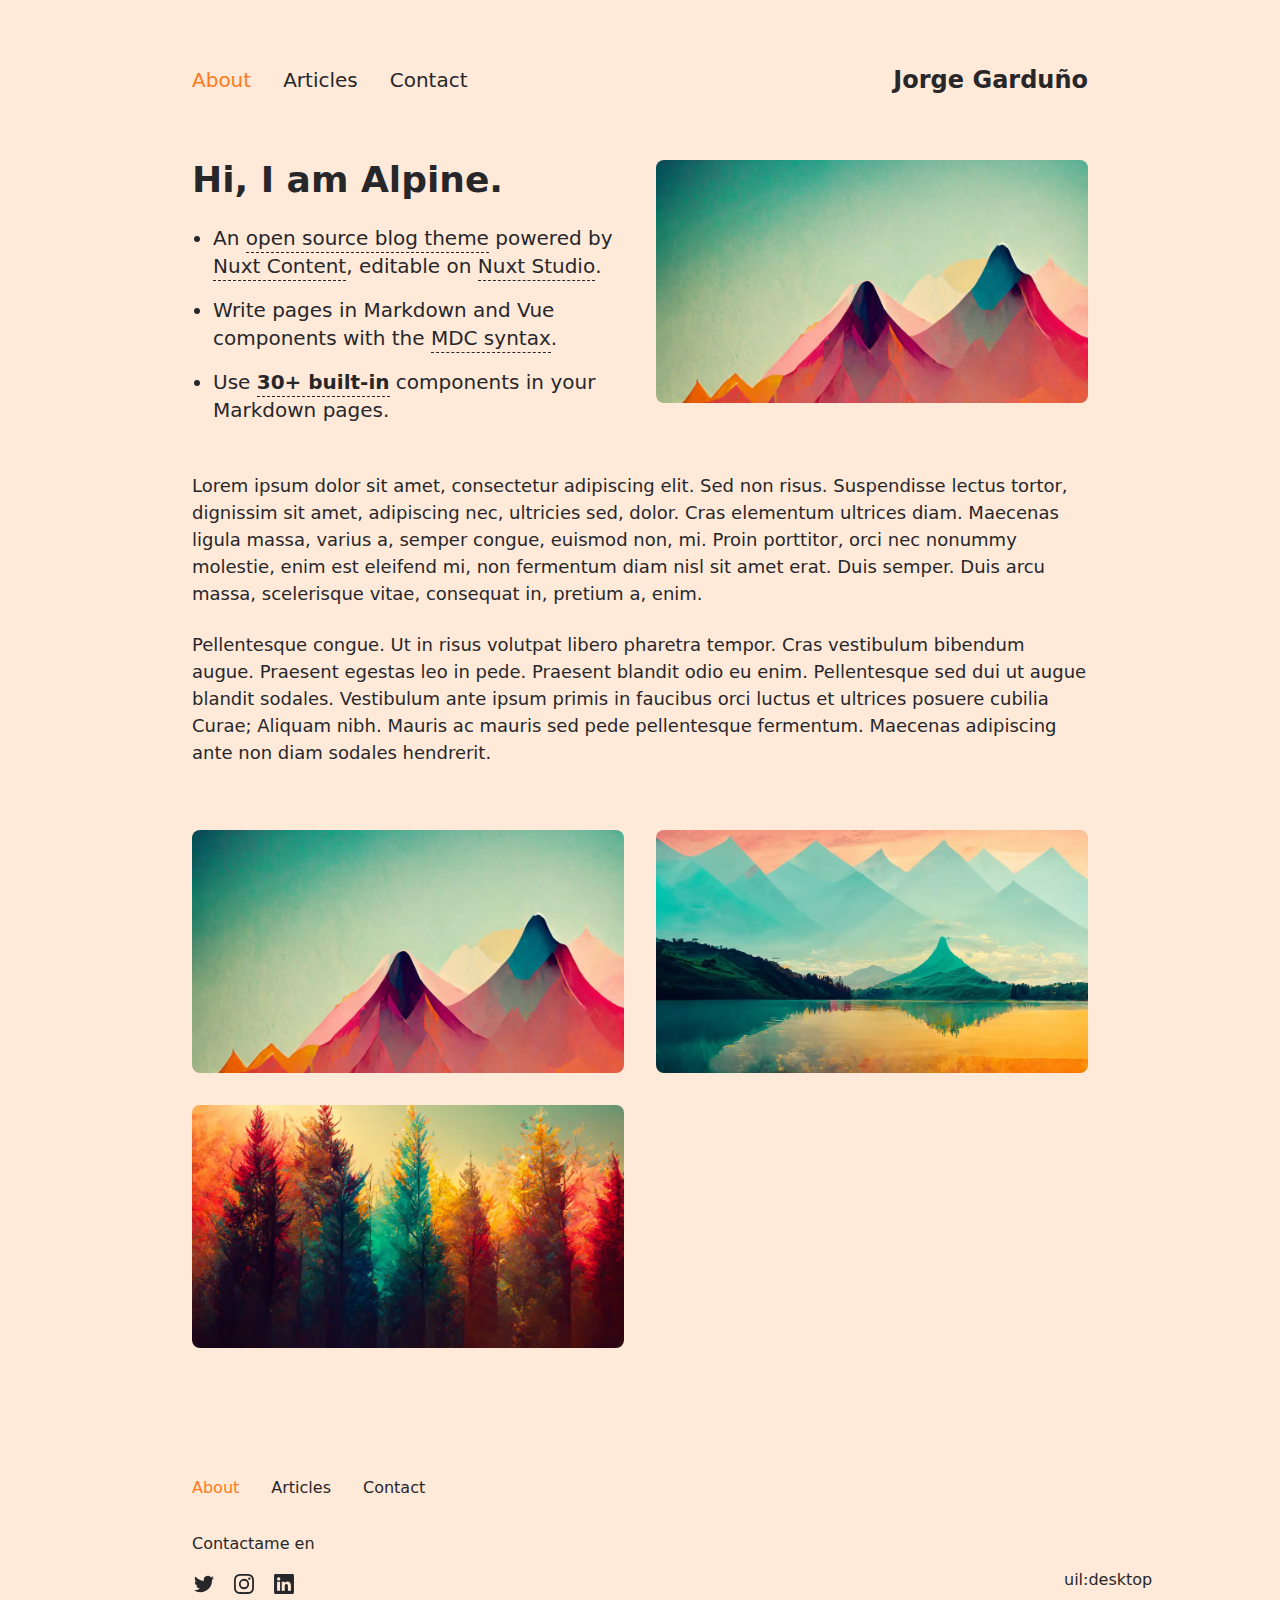
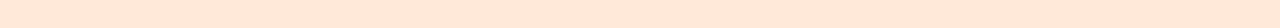
==== commit e94788a7: "Deploying to gh-pages from @ gardun0/jrge.dev@2b2c80f1e278943bb3ef8de6639f8e60dc31c278 🚀" ====
--- a/index.html
+++ b/index.html
@@ -1,15 +1,15 @@
 <!DOCTYPE html><html  lang="en"><head><meta charset="utf-8">
 <meta name="viewport" content="width=device-width, initial-scale=1">
-<title>Alpine</title>
+<title>About</title>
 <meta name="twitter:card" content="summary_large_image">
+<meta name="description" content="Software Architect, Full Stack Developer, and Tech Enthusiast.">
+<meta property="og:description" content="Software Architect, Full Stack Developer, and Tech Enthusiast.">
 <meta property="og:image" content="/social-card-preview.png">
 <meta property="og:image:width" content="400">
 <meta property="og:image:height" content="300">
 <meta property="og:image:alt" content="An image showcasing my project.">
-<meta property="og:title" content="Alpine">
-<meta name="description" content="An open source blog theme powered by Nuxt.">
-<meta property="og:description" content="An open source blog theme powered by Nuxt.">
-<link rel="preload" as="fetch" crossorigin="anonymous" href="/_payload.json?310885a6-45cf-49e5-b72a-ee10f4594321">
+<meta property="og:title" content="About">
+<link rel="preload" as="fetch" crossorigin="anonymous" href="/_payload.json?fef1e2c6-c565-4426-907f-26333440ed6c">
 <link rel="stylesheet" href="/_nuxt/entry.CGDsR09b.css">
 <link rel="stylesheet" href="/_nuxt/DocumentDrivenNotFound.D7Ogfkhr.css">
 <link rel="stylesheet" href="/_nuxt/Hero.Bmffo7X-.css">
@@ -19,35 +19,35 @@
 <link rel="stylesheet" href="/_nuxt/ProseStrong.DTDU1-Ss.css">
 <link rel="stylesheet" href="/_nuxt/ProseP.Dp1dLVOK.css">
 <link rel="stylesheet" href="/_nuxt/Gallery.DP9ygZdL.css">
-<link rel="modulepreload" as="script" crossorigin href="/_nuxt/DwgoKFRY.js">
-<link rel="modulepreload" as="script" crossorigin href="/_nuxt/BgvqIIbP.js">
-<link rel="modulepreload" as="script" crossorigin href="/_nuxt/DmcOaZJA.js">
-<link rel="modulepreload" as="script" crossorigin href="/_nuxt/BT2u7eL3.js">
-<link rel="modulepreload" as="script" crossorigin href="/_nuxt/CE3z_dSy.js">
-<link rel="modulepreload" as="script" crossorigin href="/_nuxt/CX4j9kTU.js">
-<link rel="modulepreload" as="script" crossorigin href="/_nuxt/Cusag2-t.js">
-<link rel="modulepreload" as="script" crossorigin href="/_nuxt/Fs3GGLWB.js">
-<link rel="modulepreload" as="script" crossorigin href="/_nuxt/BGIYNRrR.js">
-<link rel="modulepreload" as="script" crossorigin href="/_nuxt/CLioU97P.js">
-<link rel="modulepreload" as="script" crossorigin href="/_nuxt/CaGBSPbs.js">
-<link rel="modulepreload" as="script" crossorigin href="/_nuxt/vH_mfyym.js">
-<link rel="modulepreload" as="script" crossorigin href="/_nuxt/ChcKB9Qu.js">
-<link rel="modulepreload" as="script" crossorigin href="/_nuxt/DjgkUDGb.js">
-<link rel="modulepreload" as="script" crossorigin href="/_nuxt/CdDIcrgh.js">
-<link rel="modulepreload" as="script" crossorigin href="/_nuxt/DR6JoXGF.js">
-<link rel="modulepreload" as="script" crossorigin href="/_nuxt/BSC2UXde.js">
-<link rel="modulepreload" as="script" crossorigin href="/_nuxt/DRp4NAe5.js">
+<link rel="modulepreload" as="script" crossorigin href="/_nuxt/Dc9-kUmb.js">
+<link rel="modulepreload" as="script" crossorigin href="/_nuxt/6YwlzR9W.js">
+<link rel="modulepreload" as="script" crossorigin href="/_nuxt/Dc2tFaF0.js">
+<link rel="modulepreload" as="script" crossorigin href="/_nuxt/lcNjwWKk.js">
+<link rel="modulepreload" as="script" crossorigin href="/_nuxt/CHRDhZv2.js">
+<link rel="modulepreload" as="script" crossorigin href="/_nuxt/ygKehly3.js">
+<link rel="modulepreload" as="script" crossorigin href="/_nuxt/6ZzVDpa3.js">
+<link rel="modulepreload" as="script" crossorigin href="/_nuxt/Bie7pOAZ.js">
+<link rel="modulepreload" as="script" crossorigin href="/_nuxt/DKX5FgwR.js">
+<link rel="modulepreload" as="script" crossorigin href="/_nuxt/CDB4_3YE.js">
+<link rel="modulepreload" as="script" crossorigin href="/_nuxt/CozlePcW.js">
+<link rel="modulepreload" as="script" crossorigin href="/_nuxt/DqlVNb4A.js">
+<link rel="modulepreload" as="script" crossorigin href="/_nuxt/B2MSJeLD.js">
+<link rel="modulepreload" as="script" crossorigin href="/_nuxt/BHs1LC7Z.js">
+<link rel="modulepreload" as="script" crossorigin href="/_nuxt/CLrVjhvR.js">
+<link rel="modulepreload" as="script" crossorigin href="/_nuxt/BpDX4SF7.js">
+<link rel="modulepreload" as="script" crossorigin href="/_nuxt/DhWqlZ4M.js">
+<link rel="modulepreload" as="script" crossorigin href="/_nuxt/CMkviQ-a.js">
 <link rel="prefetch" as="style" href="/_nuxt/article.DkPChugH.css">
-<link rel="prefetch" as="script" crossorigin href="/_nuxt/NvTXvgBX.js">
+<link rel="prefetch" as="script" crossorigin href="/_nuxt/CFIqE4B1.js">
 <link rel="prefetch" as="script" crossorigin href="/_nuxt/BcWussCh.js">
-<link rel="prefetch" as="script" crossorigin href="/_nuxt/DWcatIwq.js">
-<link rel="prefetch" as="script" crossorigin href="/_nuxt/DlIsVT0Z.js">
+<link rel="prefetch" as="script" crossorigin href="/_nuxt/BvBBDZ1r.js">
+<link rel="prefetch" as="script" crossorigin href="/_nuxt/bRYTfI3o.js">
 <link rel="prefetch" as="style" href="/_nuxt/useStudio.DzA-IoZ4.css">
-<link rel="prefetch" as="script" crossorigin href="/_nuxt/ZYH-drpW.js">
+<link rel="prefetch" as="script" crossorigin href="/_nuxt/BP9UcuCY.js">
 <link rel="prefetch" as="style" href="/_nuxt/error-404.Bwq3Qtp8.css">
-<link rel="prefetch" as="script" crossorigin href="/_nuxt/D-zCGaoz.js">
+<link rel="prefetch" as="script" crossorigin href="/_nuxt/PtOpqQ4y.js">
 <link rel="prefetch" as="style" href="/_nuxt/error-500.C69HPPxN.css">
-<link rel="prefetch" as="script" crossorigin href="/_nuxt/Dinpb3Vk.js">
-<script type="module" src="/_nuxt/DwgoKFRY.js" crossorigin></script><style id="pinceau-runtime-hydratable">@media{.phy[--]{--puid:_K7_z6-v;}.pv-viY-0Y{max-width:var(--elements-container-maxWidth);padding-left:var(--elements-container-padding-mobile);padding-right:var(--elements-container-padding-mobile);}@media (min-width: 475px){.pv-viY-0Y{padding-left:var(--elements-container-padding-xs);padding-right:var(--elements-container-padding-xs);}}@media (min-width: 640px){.pv-viY-0Y{padding-left:var(--elements-container-padding-sm);padding-right:var(--elements-container-padding-sm);}}@media (min-width: 768px){.pv-viY-0Y{padding-left:var(--elements-container-padding-md);padding-right:var(--elements-container-padding-md);}}} @media{.phy[--]{--puid:mh9YzT-c;}.pc-mh9YzT[data-v-9e2a8ee8]{---6-li-cols:2;}} </style><style id="pinceau-theme">@media { :root {--pinceau-mq: initial; --alpine-readableLine: 68ch;--alpine-backdrop-backgroundColor: #f4f4f5b3;--prose-code-inline-padding: 0.2rem 0.375rem 0.2rem 0.375rem;--prose-code-block-backdropFilter: contrast(1);--prose-code-block-border-style: solid;--prose-code-block-border-width: 1px;--prose-tbody-tr-borderBottom-style: dashed;--prose-tbody-tr-borderBottom-width: 1px;--prose-th-textAlign: inherit;--prose-thead-borderBottom-style: solid;--prose-thead-borderBottom-width: 1px;--prose-thead-border-style: solid;--prose-thead-border-width: 0px;--prose-table-textAlign: start;--prose-hr-width: 1px;--prose-hr-style: solid;--prose-li-listStylePosition: outside;--prose-ol-li-markerColor: currentColor;--prose-ol-paddingInlineStart: 21px;--prose-ol-listStyleType: decimal;--prose-ul-li-markerColor: currentColor;--prose-ul-paddingInlineStart: 21px;--prose-ul-listStyleType: disc;--prose-blockquote-border-style: solid;--prose-blockquote-border-width: 4px;--prose-blockquote-quotes: '201C' '201D' '2018' '2019';--prose-blockquote-paddingInlineStart: 24px;--prose-a-code-color-hover: currentColor;--prose-a-code-color-static: currentColor;--prose-a-hasCode-borderBottom: none;--prose-a-border-distance: 2px;--prose-a-border-color-hover: currentColor;--prose-a-border-color-static: currentColor;--prose-a-border-style-hover: solid;--prose-a-border-style-static: dashed;--prose-a-border-width: 1px;--prose-a-color-static: inherit;--prose-a-textDecoration: none;--prose-h6-margin: 3rem 0 2rem;--prose-h5-margin: 3rem 0 2rem;--prose-h4-margin: 3rem 0 2rem;--prose-h3-margin: 3rem 0 2rem;--prose-h2-margin: 3rem 0 2rem;--prose-h1-margin: 0 0 2rem;--prose-p-fontSize: 18px;--typography-lead-loose: 2;--typography-lead-relaxed: 1.625;--typography-lead-normal: 1.5;--typography-lead-snug: 1.375;--typography-lead-tight: 1.25;--typography-lead-none: 1;--typography-lead-10: 2.5rem;--typography-lead-9: 2.25rem;--typography-lead-8: 2rem;--typography-lead-7: 1.75rem;--typography-lead-6: 1.5rem;--typography-lead-5: 1.25rem;--typography-lead-4: 1rem;--typography-lead-3: .75rem;--typography-lead-2: .5rem;--typography-lead-1: .025rem;--typography-fontWeight-black: 900;--typography-fontWeight-extrabold: 800;--typography-fontWeight-bold: 700;--typography-fontWeight-semibold: 600;--typography-fontWeight-medium: 500;--typography-fontWeight-normal: 400;--typography-fontWeight-light: 300;--typography-fontWeight-extralight: 200;--typography-fontWeight-thin: 100;--typography-fontSize-9xl: 128px;--typography-fontSize-8xl: 96px;--typography-fontSize-7xl: 72px;--typography-fontSize-6xl: 60px;--typography-fontSize-5xl: 48px;--typography-fontSize-4xl: 36px;--typography-fontSize-3xl: 30px;--typography-fontSize-2xl: 24px;--typography-fontSize-xl: 20px;--typography-fontSize-lg: 18px;--typography-fontSize-base: 16px;--typography-fontSize-sm: 14px;--typography-fontSize-xs: 12px;--typography-letterSpacing-wide: 0.025em;--typography-letterSpacing-tight: -0.025em;--typography-verticalMargin-base: 24px;--typography-verticalMargin-sm: 16px;--elements-border-secondary-hover: [object Object];--elements-backdrop-background: #fffc;--elements-backdrop-filter: saturate(200%) blur(20px);--elements-container-maxWidth: 64rem;--lead-loose: 2;--lead-relaxed: 1.625;--lead-normal: 1.5;--lead-snug: 1.375;--lead-tight: 1.25;--lead-none: 1;--lead-10: 2.5rem;--lead-9: 2.25rem;--lead-8: 2rem;--lead-7: 1.75rem;--lead-6: 1.5rem;--lead-5: 1.25rem;--lead-4: 1rem;--lead-3: .75rem;--lead-2: .5rem;--lead-1: .025rem;--letterSpacing-widest: 0.1em;--letterSpacing-wider: 0.05em;--letterSpacing-wide: 0.025em;--letterSpacing-normal: 0em;--letterSpacing-tight: -0.025em;--letterSpacing-tighter: -0.05em;--fontSize-9xl: 8rem;--fontSize-8xl: 6rem;--fontSize-7xl: 4.5rem;--fontSize-6xl: 3.75rem;--fontSize-5xl: 3rem;--fontSize-4xl: 2.25rem;--fontSize-3xl: 1.875rem;--fontSize-2xl: 1.5rem;--fontSize-xl: 1.25rem;--fontSize-lg: 1.125rem;--fontSize-base: 1rem;--fontSize-sm: 0.875rem;--fontSize-xs: 0.75rem;--fontWeight-black: 900;--fontWeight-extrabold: 800;--fontWeight-bold: 700;--fontWeight-semibold: 600;--fontWeight-medium: 500;--fontWeight-normal: 400;--fontWeight-light: 300;--fontWeight-extralight: 200;--fontWeight-thin: 100;--font-mono: ui-monospace, SFMono-Regular, Menlo, Monaco, Consolas, Liberation Mono, Courier New, monospace;--font-serif: ui-serif, Georgia, Cambria, Times New Roman, Times, serif;--font-sans: ui-sans-serif, system-ui, -apple-system, BlinkMacSystemFont, Segoe UI, Roboto, Helvetica Neue, Arial, Noto Sans, sans-serif, Apple Color Emoji, Segoe UI Emoji, Segoe UI Symbol, Noto Color Emoji;--opacity-total: 1;--opacity-high: 0.8;--opacity-medium: 0.5;--opacity-soft: 0.3;--opacity-light: 0.15;--opacity-bright: 0.1;--opacity-noOpacity: 0;--borderWidth-lg: 3px;--borderWidth-md: 2px;--borderWidth-sm: 1px;--borderWidth-noBorder: 0;--space-rem-875: 0.875rem;--space-rem-625: 0.625rem;--space-rem-375: 0.375rem;--space-rem-125: 0.125rem;--space-px: 1px;--space-128: 32rem;--space-96: 24rem;--space-80: 20rem;--space-72: 18rem;--space-64: 16rem;--space-60: 15rem;--space-56: 14rem;--space-52: 13rem;--space-48: 12rem;--space-44: 11rem;--space-40: 10rem;--space-36: 9rem;--space-32: 8rem;--space-28: 7rem;--space-24: 6rem;--space-20: 5rem;--space-16: 4rem;--space-14: 3.5rem;--space-12: 3rem;--space-11: 2.75rem;--space-10: 2.5rem;--space-9: 2.25rem;--space-8: 2rem;--space-7: 1.75rem;--space-6: 1.5rem;--space-5: 1.25rem;--space-4: 1rem;--space-3: 0.75rem;--space-2: 0.5rem;--space-1: 0.25rem;--space-0: 0px;--size-full: 100%;--size-7xl: 80rem;--size-6xl: 72rem;--size-5xl: 64rem;--size-4xl: 56rem;--size-3xl: 48rem;--size-2xl: 42rem;--size-xl: 36rem;--size-lg: 32rem;--size-md: 28rem;--size-sm: 24rem;--size-xs: 20rem;--size-200: 200px;--size-104: 104px;--size-80: 80px;--size-64: 64px;--size-56: 56px;--size-48: 48px;--size-40: 40px;--size-32: 32px;--size-24: 24px;--size-20: 20px;--size-16: 16px;--size-12: 12px;--size-8: 8px;--size-6: 6px;--size-4: 4px;--size-2: 2px;--size-0: 0px;--radii-full: 9999px;--radii-3xl: 1.75rem;--radii-2xl: 1.5rem;--radii-xl: 1rem;--radii-lg: 0.75rem;--radii-md: 0.5rem;--radii-sm: 0.375rem;--radii-xs: 0.25rem;--radii-2xs: 0.125rem;--radii-none: 0px;--shadow-none: 0px 0px 0px 0px transparent;--shadow-lg: 0px 10px 15px -3px #000000, 0px 4px 6px -4px #000000;--shadow-md: 0px 4px 6px -1px #000000, 0px 2px 4px -2px #000000;--shadow-sm: 0px 1px 3px 0px #000000, 0px 1px 2px -1px #000000;--shadow-xs: 0px 1px 2px 0px #000000;--height-screen: 100vh;--width-screen: 100vw;--color-primary-900: #002e38;--color-primary-800: #005c70;--color-primary-700: #008aa9;--color-primary-600: #00b9e1;--color-primary-500: #1ad6ff;--color-primary-400: #40ddff;--color-primary-300: #66e4ff;--color-primary-200: #8deaff;--color-primary-100: #b3f1ff;--color-primary-50: #d9f8ff;--color-ruby-900: #380011;--color-ruby-800: #700021;--color-ruby-700: #a90032;--color-ruby-600: #e10043;--color-ruby-500: #ff1a5e;--color-ruby-400: #ff4079;--color-ruby-300: #ff6694;--color-ruby-200: #ff8dae;--color-ruby-100: #ffb3c9;--color-ruby-50: #ffd9e4;--color-pink-900: #380025;--color-pink-800: #70004b;--color-pink-700: #a90070;--color-pink-600: #e10095;--color-pink-500: #ff1ab2;--color-pink-400: #ff40bf;--color-pink-300: #ff66cc;--color-pink-200: #ff8dd8;--color-pink-100: #ffb3e5;--color-pink-50: #ffd9f2;--color-purple-900: #190038;--color-purple-800: #330070;--color-purple-700: #4c00a9;--color-purple-600: #6500e1;--color-purple-500: #811aff;--color-purple-400: #9640ff;--color-purple-300: #ab66ff;--color-purple-200: #c08dff;--color-purple-100: #d5b3ff;--color-purple-50: #ead9ff;--color-royalblue-900: #0b0531;--color-royalblue-800: #160a62;--color-royalblue-700: #211093;--color-royalblue-600: #2c15c4;--color-royalblue-500: #4127e8;--color-royalblue-400: #614bec;--color-royalblue-300: #806ff0;--color-royalblue-200: #a093f3;--color-royalblue-100: #c0b7f7;--color-royalblue-50: #dfdbfb;--color-indigoblue-900: #001238;--color-indigoblue-800: #002370;--color-indigoblue-700: #0035a9;--color-indigoblue-600: #0047e1;--color-indigoblue-500: #1a62ff;--color-indigoblue-400: #407cff;--color-indigoblue-300: #6696ff;--color-indigoblue-200: #8db0ff;--color-indigoblue-100: #b3cbff;--color-indigoblue-50: #d9e5ff;--color-blue-900: #002438;--color-blue-800: #004870;--color-blue-700: #006ca9;--color-blue-600: #0090e1;--color-blue-500: #1aadff;--color-blue-400: #40bbff;--color-blue-300: #66c8ff;--color-blue-200: #8dd6ff;--color-blue-100: #b3e4ff;--color-blue-50: #d9f1ff;--color-lightblue-900: #002e38;--color-lightblue-800: #005c70;--color-lightblue-700: #008aa9;--color-lightblue-600: #00b9e1;--color-lightblue-500: #1ad6ff;--color-lightblue-400: #40ddff;--color-lightblue-300: #66e4ff;--color-lightblue-200: #8deaff;--color-lightblue-100: #b3f1ff;--color-lightblue-50: #d9f8ff;--color-teal-900: #062a28;--color-teal-800: #0b544f;--color-teal-700: #117d77;--color-teal-600: #16a79e;--color-teal-500: #1cd1c6;--color-teal-400: #36e4da;--color-teal-300: #5fe9e1;--color-teal-200: #87efe9;--color-teal-100: #aff4f0;--color-teal-50: #d7faf8;--color-pear-900: #2a2b09;--color-pear-800: #545512;--color-pear-700: #7e801b;--color-pear-600: #a8aa24;--color-pear-500: #d0d32f;--color-pear-400: #d8da52;--color-pear-300: #e0e274;--color-pear-200: #e8e997;--color-pear-100: #eff0ba;--color-pear-50: #f7f8dc;--color-red-900: #380300;--color-red-800: #700700;--color-red-700: #a90a00;--color-red-600: #e10e00;--color-red-500: #ff281a;--color-red-400: #ff4c40;--color-red-300: #ff7066;--color-red-200: #ff948d;--color-red-100: #ffb7b3;--color-red-50: #ffdbd9;--color-orange-900: #381800;--color-orange-800: #702f00;--color-orange-700: #a94700;--color-orange-600: #e15e00;--color-orange-500: #ff7a1a;--color-orange-400: #ff9040;--color-orange-300: #ffa666;--color-orange-200: #ffbd8d;--color-orange-100: #ffd3b3;--color-orange-50: #ffe9d9;--color-yellow-900: #362b03;--color-yellow-800: #6d5605;--color-yellow-700: #a38108;--color-yellow-600: #daac0a;--color-yellow-500: #f5c828;--color-yellow-400: #f7d14c;--color-yellow-300: #f8da70;--color-yellow-200: #fae393;--color-yellow-100: #fcedb7;--color-yellow-50: #fdf6db;--color-green-900: #003f25;--color-green-800: #005e38;--color-green-700: #007e4a;--color-green-600: #009d5d;--color-green-500: #00bd6f;--color-green-400: #00dc82;--color-green-300: #30ffaa;--color-green-200: #83ffcc;--color-green-100: #acffdd;--color-green-50: #d6ffee;--color-gray-900: #18181B;--color-gray-800: #27272A;--color-gray-700: #3f3f46;--color-gray-600: #52525B;--color-gray-500: #71717A;--color-gray-400: #a1a1aa;--color-gray-300: #D4d4d8;--color-gray-200: #e4e4e7;--color-gray-100: #f4f4f5;--color-gray-50: #fafafa;--color-black: #0c0c0d;--color-white: #FFFFFF;--media-portrait: only screen and (orientation: portrait);--media-landscape: only screen and (orientation: landscape);--media-rm: (prefers-reduced-motion: reduce);--media-2xl: (min-width: 1536px);--media-xl: (min-width: 1280px);--media-lg: (min-width: 1024px);--media-md: (min-width: 768px);--media-sm: (min-width: 640px);--media-xs: (min-width: 475px);--alpine-body-color: var(--color-gray-800);--alpine-body-backgroundColor: var(--color-white);--prose-code-inline-fontWeight: var(--typography-fontWeight-normal);--prose-code-inline-fontSize: var(--typography-fontSize-sm);--prose-code-inline-borderRadius: var(--radii-xs);--prose-code-block-pre-padding: var(--typography-verticalMargin-sm);--prose-code-block-margin: var(--typography-verticalMargin-base) 0;--prose-code-block-fontSize: var(--typography-fontSize-sm);--prose-tbody-code-inline-fontSize: var(--typography-fontSize-sm);--prose-tbody-td-padding: var(--typography-verticalMargin-sm);--prose-th-fontWeight: var(--typography-fontWeight-semibold);--prose-th-padding: 0 var(--typography-verticalMargin-sm) var(--typography-verticalMargin-sm) var(--typography-verticalMargin-sm);--prose-table-lineHeight: var(--typography-lead-6);--prose-table-fontSize: var(--typography-fontSize-sm);--prose-table-margin: var(--typography-verticalMargin-base) 0;--prose-hr-margin: var(--typography-verticalMargin-base) 0;--prose-li-margin: var(--typography-verticalMargin-sm) 0;--prose-ol-margin: var(--typography-verticalMargin-base) 0;--prose-ul-margin: var(--typography-verticalMargin-base) 0;--prose-blockquote-margin: var(--typography-verticalMargin-base) 0;--prose-a-code-border-style: var(--prose-a-border-style-static);--prose-a-code-border-width: var(--prose-a-border-width);--prose-a-fontWeight: var(--typography-fontWeight-medium);--prose-img-margin: var(--typography-verticalMargin-base) 0;--prose-strong-fontWeight: var(--typography-fontWeight-semibold);--prose-h6-iconSize: var(--typography-fontSize-base);--prose-h6-fontWeight: var(--typography-fontWeight-semibold);--prose-h6-lineHeight: var(--typography-lead-normal);--prose-h6-fontSize: var(--typography-fontSize-lg);--prose-h5-iconSize: var(--typography-fontSize-lg);--prose-h5-fontWeight: var(--typography-fontWeight-semibold);--prose-h5-lineHeight: var(--typography-lead-snug);--prose-h5-fontSize: var(--typography-fontSize-xl);--prose-h4-iconSize: var(--typography-fontSize-lg);--prose-h4-letterSpacing: var(--typography-letterSpacing-tight);--prose-h4-fontWeight: var(--typography-fontWeight-semibold);--prose-h4-lineHeight: var(--typography-lead-snug);--prose-h4-fontSize: var(--typography-fontSize-2xl);--prose-h3-iconSize: var(--typography-fontSize-xl);--prose-h3-letterSpacing: var(--typography-letterSpacing-tight);--prose-h3-fontWeight: var(--typography-fontWeight-semibold);--prose-h3-lineHeight: var(--typography-lead-snug);--prose-h3-fontSize: var(--typography-fontSize-3xl);--prose-h2-iconSize: var(--typography-fontSize-2xl);--prose-h2-letterSpacing: var(--typography-letterSpacing-tight);--prose-h2-fontWeight: var(--typography-fontWeight-semibold);--prose-h2-lineHeight: var(--typography-lead-tight);--prose-h2-fontSize: var(--typography-fontSize-4xl);--prose-h1-iconSize: var(--typography-fontSize-3xl);--prose-h1-letterSpacing: var(--typography-letterSpacing-tight);--prose-h1-fontWeight: var(--typography-fontWeight-bold);--prose-h1-lineHeight: var(--typography-lead-tight);--prose-h1-fontSize: var(--typography-fontSize-5xl);--prose-p-br-margin: var(--typography-verticalMargin-base) 0 0 0;--prose-p-margin: var(--typography-verticalMargin-base) 0;--prose-p-lineHeight: var(--typography-lead-normal);--typography-color-primary-900: var(--color-primary-900);--typography-color-primary-800: var(--color-primary-800);--typography-color-primary-700: var(--color-primary-700);--typography-color-primary-600: var(--color-primary-600);--typography-color-primary-500: var(--color-primary-500);--typography-color-primary-400: var(--color-primary-400);--typography-color-primary-300: var(--color-primary-300);--typography-color-primary-200: var(--color-primary-200);--typography-color-primary-100: var(--color-primary-100);--typography-color-primary-50: var(--color-primary-50);--typography-font-code: var(--font-mono);--typography-font-body: var(--font-sans);--typography-font-display: var(--font-sans);--typography-body-backgroundColor: var(--color-white);--typography-body-color: var(--color-black);--elements-state-danger-borderColor-secondary: var(--color-red-200);--elements-state-danger-borderColor-primary: var(--color-red-100);--elements-state-danger-backgroundColor-secondary: var(--color-red-100);--elements-state-danger-backgroundColor-primary: var(--color-red-50);--elements-state-danger-color-secondary: var(--color-red-600);--elements-state-danger-color-primary: var(--color-red-500);--elements-state-warning-borderColor-secondary: var(--color-yellow-200);--elements-state-warning-borderColor-primary: var(--color-yellow-100);--elements-state-warning-backgroundColor-secondary: var(--color-yellow-100);--elements-state-warning-backgroundColor-primary: var(--color-yellow-50);--elements-state-warning-color-secondary: var(--color-yellow-700);--elements-state-warning-color-primary: var(--color-yellow-600);--elements-state-success-borderColor-secondary: var(--color-green-200);--elements-state-success-borderColor-primary: var(--color-green-100);--elements-state-success-backgroundColor-secondary: var(--color-green-100);--elements-state-success-backgroundColor-primary: var(--color-green-50);--elements-state-success-color-secondary: var(--color-green-600);--elements-state-success-color-primary: var(--color-green-500);--elements-state-info-borderColor-secondary: var(--color-blue-200);--elements-state-info-borderColor-primary: var(--color-blue-100);--elements-state-info-backgroundColor-secondary: var(--color-blue-100);--elements-state-info-backgroundColor-primary: var(--color-blue-50);--elements-state-info-color-secondary: var(--color-blue-600);--elements-state-info-color-primary: var(--color-blue-500);--elements-state-primary-borderColor-secondary: var(--color-primary-200);--elements-state-primary-borderColor-primary: var(--color-primary-100);--elements-state-primary-backgroundColor-secondary: var(--color-primary-100);--elements-state-primary-backgroundColor-primary: var(--color-primary-50);--elements-state-primary-color-secondary: var(--color-primary-700);--elements-state-primary-color-primary: var(--color-primary-600);--elements-surface-secondary-backgroundColor: var(--color-gray-200);--elements-surface-primary-backgroundColor: var(--color-gray-100);--elements-surface-background-base: var(--color-gray-100);--elements-border-secondary-static: var(--color-gray-200);--elements-border-primary-hover: var(--color-gray-200);--elements-border-primary-static: var(--color-gray-100);--elements-container-padding-md: var(--space-16);--elements-container-padding-sm: var(--space-12);--elements-container-padding-xs: var(--space-8);--elements-container-padding-mobile: var(--space-6);--elements-text-secondary-color-hover: var(--color-gray-700);--elements-text-secondary-color-static: var(--color-gray-500);--elements-text-primary-color-static: var(--color-gray-900);--text-6xl-lineHeight: var(--lead-none);--text-6xl-fontSize: var(--fontSize-6xl);--text-5xl-lineHeight: var(--lead-none);--text-5xl-fontSize: var(--fontSize-5xl);--text-4xl-lineHeight: var(--lead-10);--text-4xl-fontSize: var(--fontSize-4xl);--text-3xl-lineHeight: var(--lead-9);--text-3xl-fontSize: var(--fontSize-3xl);--text-2xl-lineHeight: var(--lead-8);--text-2xl-fontSize: var(--fontSize-2xl);--text-xl-lineHeight: var(--lead-7);--text-xl-fontSize: var(--fontSize-xl);--text-lg-lineHeight: var(--lead-7);--text-lg-fontSize: var(--fontSize-lg);--text-base-lineHeight: var(--lead-6);--text-base-fontSize: var(--fontSize-base);--text-sm-lineHeight: var(--lead-5);--text-sm-fontSize: var(--fontSize-sm);--text-xs-lineHeight: var(--lead-4);--text-xs-fontSize: var(--fontSize-xs);--shadow-2xl: 0px 25px 50px -12px var(--color-gray-900);--shadow-xl: 0px 20px 25px -5px var(--color-gray-400), 0px 8px 10px -6px #000000;--color-secondary-900: var(--color-gray-900);--color-secondary-800: var(--color-gray-800);--color-secondary-700: var(--color-gray-700);--color-secondary-600: var(--color-gray-600);--color-secondary-500: var(--color-gray-500);--color-secondary-400: var(--color-gray-400);--color-secondary-300: var(--color-gray-300);--color-secondary-200: var(--color-gray-200);--color-secondary-100: var(--color-gray-100);--color-secondary-50: var(--color-gray-50);--prose-a-code-background-hover: var(--typography-color-primary-50);--prose-a-code-border-color-hover: var(--typography-color-primary-500);--prose-a-color-hover: var(--typography-color-primary-500);--typography-color-secondary-900: var(--color-secondary-900);--typography-color-secondary-800: var(--color-secondary-800);--typography-color-secondary-700: var(--color-secondary-700);--typography-color-secondary-600: var(--color-secondary-600);--typography-color-secondary-500: var(--color-secondary-500);--typography-color-secondary-400: var(--color-secondary-400);--typography-color-secondary-300: var(--color-secondary-300);--typography-color-secondary-200: var(--color-secondary-200);--typography-color-secondary-100: var(--color-secondary-100);--typography-color-secondary-50: var(--color-secondary-50);--prose-code-inline-backgroundColor: var(--typography-color-secondary-100);--prose-code-inline-color: var(--typography-color-secondary-700);--prose-code-block-backgroundColor: var(--typography-color-secondary-100);--prose-code-block-color: var(--typography-color-secondary-700);--prose-code-block-border-color: var(--typography-color-secondary-200);--prose-tbody-tr-borderBottom-color: var(--typography-color-secondary-200);--prose-th-color: var(--typography-color-secondary-600);--prose-thead-borderBottom-color: var(--typography-color-secondary-200);--prose-thead-border-color: var(--typography-color-secondary-300);--prose-hr-color: var(--typography-color-secondary-200);--prose-blockquote-border-color: var(--typography-color-secondary-200);--prose-blockquote-color: var(--typography-color-secondary-500);--prose-a-code-border-color-static: var(--typography-color-secondary-400); } }@media { :root.dark {--pinceau-mq: dark; --alpine-backdrop-backgroundColor: #18181bb3;--prose-code-block-backdropFilter: contrast(1);--prose-ol-li-markerColor: currentColor;--prose-ul-li-markerColor: currentColor;--prose-a-code-color-hover: currentColor;--prose-a-code-color-static: currentColor;--prose-a-border-color-hover: currentColor;--prose-a-border-color-static: currentColor;--prose-a-color-static: inherit;--elements-backdrop-background: #0c0d0ccc;--alpine-body-color: var(--color-gray-200);--alpine-body-backgroundColor: var(--color-black);--typography-body-backgroundColor: var(--color-black);--typography-body-color: var(--color-white);--elements-state-danger-borderColor-secondary: var(--color-red-700);--elements-state-danger-borderColor-primary: var(--color-red-800);--elements-state-danger-backgroundColor-secondary: var(--color-red-800);--elements-state-danger-backgroundColor-primary: var(--color-red-900);--elements-state-danger-color-secondary: var(--color-red-200);--elements-state-danger-color-primary: var(--color-red-300);--elements-state-warning-borderColor-secondary: var(--color-yellow-700);--elements-state-warning-borderColor-primary: var(--color-yellow-800);--elements-state-warning-backgroundColor-secondary: var(--color-yellow-800);--elements-state-warning-backgroundColor-primary: var(--color-yellow-900);--elements-state-warning-color-secondary: var(--color-yellow-200);--elements-state-warning-color-primary: var(--color-yellow-400);--elements-state-success-borderColor-secondary: var(--color-green-700);--elements-state-success-borderColor-primary: var(--color-green-800);--elements-state-success-backgroundColor-secondary: var(--color-green-800);--elements-state-success-backgroundColor-primary: var(--color-green-900);--elements-state-success-color-secondary: var(--color-green-200);--elements-state-success-color-primary: var(--color-green-400);--elements-state-info-borderColor-secondary: var(--color-blue-700);--elements-state-info-borderColor-primary: var(--color-blue-800);--elements-state-info-backgroundColor-secondary: var(--color-blue-800);--elements-state-info-backgroundColor-primary: var(--color-blue-900);--elements-state-info-color-secondary: var(--color-blue-200);--elements-state-info-color-primary: var(--color-blue-400);--elements-state-primary-borderColor-secondary: var(--color-primary-700);--elements-state-primary-borderColor-primary: var(--color-primary-800);--elements-state-primary-backgroundColor-secondary: var(--color-primary-800);--elements-state-primary-backgroundColor-primary: var(--color-primary-900);--elements-state-primary-color-secondary: var(--color-primary-200);--elements-state-primary-color-primary: var(--color-primary-400);--elements-surface-secondary-backgroundColor: var(--color-gray-800);--elements-surface-primary-backgroundColor: var(--color-gray-900);--elements-surface-background-base: var(--color-gray-900);--elements-border-secondary-static: var(--color-gray-800);--elements-border-primary-hover: var(--color-gray-800);--elements-border-primary-static: var(--color-gray-900);--elements-text-secondary-color-hover: var(--color-gray-200);--elements-text-secondary-color-static: var(--color-gray-400);--elements-text-primary-color-static: var(--color-gray-50);--prose-a-code-background-hover: var(--typography-color-primary-900);--prose-a-code-border-color-hover: var(--typography-color-primary-600);--prose-a-color-hover: var(--typography-color-primary-400);--prose-code-inline-backgroundColor: var(--typography-color-secondary-800);--prose-code-inline-color: var(--typography-color-secondary-200);--prose-code-block-backgroundColor: var(--typography-color-secondary-900);--prose-code-block-color: var(--typography-color-secondary-200);--prose-code-block-border-color: var(--typography-color-secondary-800);--prose-tbody-tr-borderBottom-color: var(--typography-color-secondary-800);--prose-th-color: var(--typography-color-secondary-400);--prose-thead-borderBottom-color: var(--typography-color-secondary-800);--prose-thead-border-color: var(--typography-color-secondary-600);--prose-hr-color: var(--typography-color-secondary-800);--prose-blockquote-border-color: var(--typography-color-secondary-700);--prose-blockquote-color: var(--typography-color-secondary-400);--prose-a-code-border-color-static: var(--typography-color-secondary-600); } }</style><script>"use strict";(()=>{const a=window,e=document.documentElement,c=window.localStorage,d=["dark","light"],n=c&&c.getItem&&c.getItem("nuxt-color-mode")||"system";let l=n==="system"?f():n;const i=e.getAttribute("data-color-mode-forced");i&&(l=i),r(l),a["__NUXT_COLOR_MODE__"]={preference:n,value:l,getColorScheme:f,addColorScheme:r,removeColorScheme:u};function r(o){const t=""+o+"",s="";e.classList?e.classList.add(t):e.className+=" "+t,s&&e.setAttribute("data-"+s,o)}function u(o){const t=""+o+"",s="";e.classList?e.classList.remove(t):e.className=e.className.replace(new RegExp(t,"g"),""),s&&e.removeAttribute("data-"+s)}function m(o){return a.matchMedia("(prefers-color-scheme"+o+")")}function f(){if(a.matchMedia&&m("").media!=="not all"){for(const o of d)if(m(":"+o).matches)return o}return"light"}})();
-</script></head><body><div id="__nuxt"><div class="container pv-viY-0Y pc-_K7_z6 app-layout" data-v-b7128002 data-v-aa14d472><!--[--><div class="nuxt-progress" style="width:0%;height:3px;opacity:0;background-size:Infinity% auto;" data-v-b7128002></div><header class="right" data-v-b7128002 data-v-dfd7c317><div class="menu" data-v-dfd7c317><button aria-label="Navigation Menu" data-v-dfd7c317><svg width="24" height="24" viewBox="0 0 68 68" fill="currentColor" xmlns="http://www.w3.org/2000/svg" data-v-dfd7c317><path d="M8 34C8 32.1362 8 31.2044 8.30448 30.4693C8.71046 29.4892 9.48915 28.7105 10.4693 28.3045C11.2044 28 12.1362 28 14 28C15.8638 28 16.7956 28 17.5307 28.3045C18.5108 28.7105 19.2895 29.4892 19.6955 30.4693C20 31.2044 20 32.1362 20 34C20 35.8638 20 36.7956 19.6955 37.5307C19.2895 38.5108 18.5108 39.2895 17.5307 39.6955C16.7956 40 15.8638 40 14 40C12.1362 40 11.2044 40 10.4693 39.6955C9.48915 39.2895 8.71046 38.5108 8.30448 37.5307C8 36.7956 8 35.8638 8 34Z" data-v-dfd7c317></path><path d="M28 34C28 32.1362 28 31.2044 28.3045 30.4693C28.7105 29.4892 29.4892 28.7105 30.4693 28.3045C31.2044 28 32.1362 28 34 28C35.8638 28 36.7956 28 37.5307 28.3045C38.5108 28.7105 39.2895 29.4892 39.6955 30.4693C40 31.2044 40 32.1362 40 34C40 35.8638 40 36.7956 39.6955 37.5307C39.2895 38.5108 38.5108 39.2895 37.5307 39.6955C36.7956 40 35.8638 40 34 40C32.1362 40 31.2044 40 30.4693 39.6955C29.4892 39.2895 28.7105 38.5108 28.3045 37.5307C28 36.7956 28 35.8638 28 34Z" data-v-dfd7c317></path><path d="M48 34C48 32.1362 48 31.2044 48.3045 30.4693C48.7105 29.4892 49.4892 28.7105 50.4693 28.3045C51.2044 28 52.1362 28 54 28C55.8638 28 56.7956 28 57.5307 28.3045C58.5108 28.7105 59.2895 29.4892 59.6955 30.4693C60 31.2044 60 32.1362 60 34C60 35.8638 60 36.7956 59.6955 37.5307C59.2895 38.5108 58.5108 39.2895 57.5307 39.6955C56.7956 40 55.8638 40 54 40C52.1362 40 51.2044 40 50.4693 39.6955C49.4892 39.2895 48.7105 38.5108 48.3045 37.5307C48 36.7956 48 35.8638 48 34Z" data-v-dfd7c317></path></svg></button></div><div class="overlay" data-v-dfd7c317><nav data-v-dfd7c317 data-v-553f153c><ul data-v-553f153c><!--[--><li data-v-553f153c><a aria-current="page" href="/" class="router-link-active router-link-exact-active" data-v-553f153c><span class="underline-fx" data-v-553f153c></span> About</a></li><li data-v-553f153c><a href="/articles" class="" data-v-553f153c><span class="underline-fx" data-v-553f153c></span> Articles</a></li><li data-v-553f153c><a href="/contact" class="" data-v-553f153c><span class="underline-fx" data-v-553f153c></span> Contact</a></li><!--]--></ul></nav></div><div class="logo" data-v-dfd7c317><a aria-current="page" href="/" class="router-link-active router-link-exact-active" data-v-dfd7c317><img src="/logo-dark.svg" class="dark-img" alt="alpine" width="89" height="31" data-v-dfd7c317><img src="/logo.svg" class="light-img" alt="alpine" width="89" height="31" data-v-dfd7c317></a></div><div class="main-nav" data-v-dfd7c317><nav data-v-dfd7c317 data-v-553f153c><ul data-v-553f153c><!--[--><li data-v-553f153c><a aria-current="page" href="/" class="router-link-active router-link-exact-active" data-v-553f153c><span class="underline-fx" data-v-553f153c></span> About</a></li><li data-v-553f153c><a href="/articles" class="" data-v-553f153c><span class="underline-fx" data-v-553f153c></span> Articles</a></li><li data-v-553f153c><a href="/contact" class="" data-v-553f153c><span class="underline-fx" data-v-553f153c></span> Contact</a></li><!--]--></ul></nav></div></header><!--[--><div class="document-driven-page"><main><!--[--><div><section class="hero" data-v-70b6a2e6><div class="layout" data-v-70b6a2e6><div class="content" data-v-70b6a2e6><div class="title" data-v-70b6a2e6><!--[-->Hi, I am Alpine.<!--]--></div><div class="description" data-v-70b6a2e6><!--[--><ul data-v-b270097d><!--[--><li data-v-1b097e8e><!--[-->An <a href="https://github.com/nuxt-themes/alpine" rel="nofollow" data-v-3b8bd91a><!--[-->open source blog theme<!--]--></a> powered by <a href="https://content.nuxtjs.org" rel="nofollow" data-v-3b8bd91a><!--[-->Nuxt Content<!--]--></a>, editable on <a href="https://nuxt.studio" rel="nofollow" data-v-3b8bd91a><!--[-->Nuxt Studio<!--]--></a>.<!--]--></li><li data-v-1b097e8e><!--[-->Write pages in Markdown and Vue components with the <a href="https://content.nuxtjs.org/guide/writing/mdc" rel="nofollow" data-v-3b8bd91a><!--[-->MDC syntax<!--]--></a>.<!--]--></li><li data-v-1b097e8e><!--[-->Use <a href="https://elements.nuxt.space" rel="nofollow" data-v-3b8bd91a><!--[--><strong data-v-1607b58b><!--[-->30+ built-in<!--]--></strong><!--]--></a> components in your Markdown pages.<!--]--></li><!--]--></ul><!--]--></div></div><img src="/alpine-0.webp" class="right" alt="Hero Image" width="16" height="9" data-v-70b6a2e6></div></section><p data-v-e44be016><!--[-->Lorem ipsum dolor sit amet, consectetur adipiscing elit. Sed non risus. Suspendisse lectus tortor, dignissim sit amet, adipiscing nec, ultricies sed, dolor. Cras elementum ultrices diam. Maecenas ligula massa, varius a, semper congue, euismod non, mi. Proin porttitor, orci nec nonummy molestie, enim est eleifend mi, non fermentum diam nisl sit amet erat. Duis semper. Duis arcu massa, scelerisque vitae, consequat in, pretium a, enim.<!--]--></p><p data-v-e44be016><!--[-->Pellentesque congue. Ut in risus volutpat libero pharetra tempor. Cras vestibulum bibendum augue. Praesent egestas leo in pede. Praesent blandit odio eu enim. Pellentesque sed dui ut augue blandit sodales. Vestibulum ante ipsum primis in faucibus orci luctus et ultrices posuere cubilia Curae; Aliquam nibh. Mauris ac mauris sed pede pellentesque fermentum. Maecenas adipiscing ante non diam sodales hendrerit.<!--]--></p><section class="gallery pc-mh9YzT" data-v-9e2a8ee8><div class="layout" data-v-9e2a8ee8><!--[--><img src="/alpine-0.webp" width="16" height="9" data-v-9e2a8ee8><img src="/alpine-1.webp" width="16" height="9" data-v-9e2a8ee8><img src="/alpine-2.webp" width="16" height="9" data-v-9e2a8ee8><!--]--></div></section></div><!--]--></main></div><!--]--><footer class="center" data-v-b7128002 data-v-2d5209d7><a href="https://www.github.com/nuxt-themes/alpine" rel="noopener noreferrer" class="credits" data-v-2d5209d7>Alpine</a><div class="navigation" data-v-2d5209d7><nav data-v-2d5209d7 data-v-553f153c><ul data-v-553f153c><!--[--><li data-v-553f153c><a aria-current="page" href="/" class="router-link-active router-link-exact-active" data-v-553f153c><span class="underline-fx" data-v-553f153c></span> About</a></li><li data-v-553f153c><a href="/articles" class="" data-v-553f153c><span class="underline-fx" data-v-553f153c></span> Articles</a></li><li data-v-553f153c><a href="/contact" class="" data-v-553f153c><span class="underline-fx" data-v-553f153c></span> Contact</a></li><!--]--></ul></nav></div><p class="message" data-v-2d5209d7>Follow me on</p><div class="icons" data-v-2d5209d7><div class="social" data-v-2d5209d7><!--[--><a href="https://twitter.com/nuxtlabs" rel="noopener noreferrer" target="_blank" title="nuxtlabs" aria-label="nuxtlabs" data-v-3529012b><svg xmlns="http://www.w3.org/2000/svg" xmlns:xlink="http://www.w3.org/1999/xlink" aria-hidden="true" role="img" class="icon" data-v-3529012b style="" width="1em" height="1em" viewBox="0 0 24 24" data-v-bcfe47ef><path fill="currentColor" d="M22 5.8a8.49 8.49 0 0 1-2.36.64a4.13 4.13 0 0 0 1.81-2.27a8.21 8.21 0 0 1-2.61 1a4.1 4.1 0 0 0-7 3.74a11.64 11.64 0 0 1-8.45-4.29a4.16 4.16 0 0 0-.55 2.07a4.09 4.09 0 0 0 1.82 3.41a4.05 4.05 0 0 1-1.86-.51v.05a4.1 4.1 0 0 0 3.3 4a3.93 3.93 0 0 1-1.1.17a4.9 4.9 0 0 1-.77-.07a4.11 4.11 0 0 0 3.83 2.84A8.22 8.22 0 0 1 3 18.34a7.93 7.93 0 0 1-1-.06a11.57 11.57 0 0 0 6.29 1.85A11.59 11.59 0 0 0 20 8.45v-.53a8.43 8.43 0 0 0 2-2.12"/></svg></a><a href="https://instagram.com/atinuxt" rel="noopener noreferrer" target="_blank" title="atinuxt" aria-label="atinuxt" data-v-3529012b><svg xmlns="http://www.w3.org/2000/svg" xmlns:xlink="http://www.w3.org/1999/xlink" aria-hidden="true" role="img" class="icon" data-v-3529012b style="" width="1em" height="1em" viewBox="0 0 24 24" data-v-bcfe47ef><path fill="currentColor" d="M17.34 5.46a1.2 1.2 0 1 0 1.2 1.2a1.2 1.2 0 0 0-1.2-1.2m4.6 2.42a7.59 7.59 0 0 0-.46-2.43a4.94 4.94 0 0 0-1.16-1.77a4.7 4.7 0 0 0-1.77-1.15a7.3 7.3 0 0 0-2.43-.47C15.06 2 14.72 2 12 2s-3.06 0-4.12.06a7.3 7.3 0 0 0-2.43.47a4.78 4.78 0 0 0-1.77 1.15a4.7 4.7 0 0 0-1.15 1.77a7.3 7.3 0 0 0-.47 2.43C2 8.94 2 9.28 2 12s0 3.06.06 4.12a7.3 7.3 0 0 0 .47 2.43a4.7 4.7 0 0 0 1.15 1.77a4.78 4.78 0 0 0 1.77 1.15a7.3 7.3 0 0 0 2.43.47C8.94 22 9.28 22 12 22s3.06 0 4.12-.06a7.3 7.3 0 0 0 2.43-.47a4.7 4.7 0 0 0 1.77-1.15a4.85 4.85 0 0 0 1.16-1.77a7.59 7.59 0 0 0 .46-2.43c0-1.06.06-1.4.06-4.12s0-3.06-.06-4.12M20.14 16a5.61 5.61 0 0 1-.34 1.86a3.06 3.06 0 0 1-.75 1.15a3.19 3.19 0 0 1-1.15.75a5.61 5.61 0 0 1-1.86.34c-1 .05-1.37.06-4 .06s-3 0-4-.06a5.73 5.73 0 0 1-1.94-.3a3.27 3.27 0 0 1-1.1-.75a3 3 0 0 1-.74-1.15a5.54 5.54 0 0 1-.4-1.9c0-1-.06-1.37-.06-4s0-3 .06-4a5.54 5.54 0 0 1 .35-1.9A3 3 0 0 1 5 5a3.14 3.14 0 0 1 1.1-.8A5.73 5.73 0 0 1 8 3.86c1 0 1.37-.06 4-.06s3 0 4 .06a5.61 5.61 0 0 1 1.86.34a3.06 3.06 0 0 1 1.19.8a3.06 3.06 0 0 1 .75 1.1a5.61 5.61 0 0 1 .34 1.9c.05 1 .06 1.37.06 4s-.01 3-.06 4M12 6.87A5.13 5.13 0 1 0 17.14 12A5.12 5.12 0 0 0 12 6.87m0 8.46A3.33 3.33 0 1 1 15.33 12A3.33 3.33 0 0 1 12 15.33"/></svg></a><a href="https://www.linkedin.com/company/nuxtlabs" rel="noopener noreferrer" target="_blank" title="LinkedIn" aria-label="LinkedIn" data-v-3529012b><svg xmlns="http://www.w3.org/2000/svg" xmlns:xlink="http://www.w3.org/1999/xlink" aria-hidden="true" role="img" class="icon" data-v-3529012b style="" width="1em" height="1em" viewBox="0 0 24 24" data-v-bcfe47ef><path fill="currentColor" d="M20.47 2H3.53a1.45 1.45 0 0 0-1.47 1.43v17.14A1.45 1.45 0 0 0 3.53 22h16.94a1.45 1.45 0 0 0 1.47-1.43V3.43A1.45 1.45 0 0 0 20.47 2M8.09 18.74h-3v-9h3ZM6.59 8.48a1.56 1.56 0 1 1 0-3.12a1.57 1.57 0 1 1 0 3.12m12.32 10.26h-3v-4.83c0-1.21-.43-2-1.52-2A1.65 1.65 0 0 0 12.85 13a2 2 0 0 0-.1.73v5h-3v-9h3V11a3 3 0 0 1 2.71-1.5c2 0 3.45 1.29 3.45 4.06Z"/></svg></a><!--]--></div><div class="color-mode-switch" data-v-2d5209d7><button aria-label="Color Mode" data-v-2d5209d7 data-v-323f7ca0><span data-v-323f7ca0></span></button></div></div></footer><!--]--></div></div><div id="teleports"></div><script type="application/json" id="__NUXT_DATA__" data-ssr="true" data-src="/_payload.json?310885a6-45cf-49e5-b72a-ee10f4594321">[{"state":1,"once":176,"_errors":178,"serverRendered":146,"path":7,"prerenderedAt":180},["Reactive",2],{"$sdd-pages":3,"$sdd-surrounds":131,"$sdd-globals":142,"$scolor-mode":144,"$sdd-navigation":147,"$sicons":167},["ShallowRef",4],["ShallowReactive",5],{"/":6},{"_path":7,"_dir":8,"_draft":9,"_partial":9,"_locale":8,"title":10,"description":11,"layout":12,"head":13,"body":15,"_type":126,"_id":127,"_source":128,"_file":129,"_extension":130},"/","",false,"About","An open source blog theme powered by Nuxt.","default",{"title":14},"Alpine",{"type":16,"children":17,"toc":123},"root",[18,108,113,118],{"type":19,"tag":20,"props":21,"children":23},"element","hero",{"image":22},"/alpine-0.webp",[24,35],{"type":19,"tag":25,"props":26,"children":27},"template",{"v-slot:title":8},[28],{"type":19,"tag":29,"props":30,"children":31},"p",{},[32],{"type":33,"value":34},"text","Hi, I am Alpine.",{"type":19,"tag":25,"props":36,"children":37},{"v-slot:description":8},[38],{"type":19,"tag":39,"props":40,"children":41},"ul",{},[42,77,90],{"type":19,"tag":43,"props":44,"children":45},"li",{},[46,48,57,59,66,68,75],{"type":33,"value":47},"An ",{"type":19,"tag":49,"props":50,"children":54},"a",{"href":51,"rel":52},"https://github.com/nuxt-themes/alpine",[53],"nofollow",[55],{"type":33,"value":56},"open source blog theme",{"type":33,"value":58}," powered by ",{"type":19,"tag":49,"props":60,"children":63},{"href":61,"rel":62},"https://content.nuxtjs.org",[53],[64],{"type":33,"value":65},"Nuxt Content",{"type":33,"value":67},", editable on ",{"type":19,"tag":49,"props":69,"children":72},{"href":70,"rel":71},"https://nuxt.studio",[53],[73],{"type":33,"value":74},"Nuxt Studio",{"type":33,"value":76},".",{"type":19,"tag":43,"props":78,"children":79},{},[80,82,89],{"type":33,"value":81},"Write pages in Markdown and Vue components with the ",{"type":19,"tag":49,"props":83,"children":86},{"href":84,"rel":85},"https://content.nuxtjs.org/guide/writing/mdc",[53],[87],{"type":33,"value":88},"MDC syntax",{"type":33,"value":76},{"type":19,"tag":43,"props":91,"children":92},{},[93,95,106],{"type":33,"value":94},"Use ",{"type":19,"tag":49,"props":96,"children":99},{"href":97,"rel":98},"https://elements.nuxt.space",[53],[100],{"type":19,"tag":101,"props":102,"children":103},"strong",{},[104],{"type":33,"value":105},"30+ built-in",{"type":33,"value":107}," components in your Markdown pages.",{"type":19,"tag":29,"props":109,"children":110},{},[111],{"type":33,"value":112},"Lorem ipsum dolor sit amet, consectetur adipiscing elit. Sed non risus. Suspendisse lectus tortor, dignissim sit amet, adipiscing nec, ultricies sed, dolor. Cras elementum ultrices diam. Maecenas ligula massa, varius a, semper congue, euismod non, mi. Proin porttitor, orci nec nonummy molestie, enim est eleifend mi, non fermentum diam nisl sit amet erat. Duis semper. Duis arcu massa, scelerisque vitae, consequat in, pretium a, enim.",{"type":19,"tag":29,"props":114,"children":115},{},[116],{"type":33,"value":117},"Pellentesque congue. Ut in risus volutpat libero pharetra tempor. Cras vestibulum bibendum augue. Praesent egestas leo in pede. Praesent blandit odio eu enim. Pellentesque sed dui ut augue blandit sodales. Vestibulum ante ipsum primis in faucibus orci luctus et ultrices posuere cubilia Curae; Aliquam nibh. Mauris ac mauris sed pede pellentesque fermentum. Maecenas adipiscing ante non diam sodales hendrerit.",{"type":19,"tag":119,"props":120,"children":122},"gallery",{":images":121},"[\"/alpine-0.webp\",\"/alpine-1.webp\",\"/alpine-2.webp\"]",[],{"title":8,"searchDepth":124,"depth":124,"links":125},2,[],"markdown","content:1.index.md","content","1.index.md","md",["ShallowRef",132],["ShallowReactive",133],{"/":134},[135,136],null,{"_path":137,"_dir":8,"_draft":9,"_partial":9,"_locale":8,"title":138,"description":8,"layout":139,"_type":126,"_id":140,"_source":128,"_file":141,"_extension":130},"/articles","Articles","page","content:2.articles.md","2.articles.md",["ShallowRef",143],{},{"preference":145,"value":145,"unknown":146,"forced":9},"system",true,[148,149,164],{"title":10,"_path":7,"layout":12},{"title":138,"_path":137,"children":150,"layout":139},[151,155,158,161],{"title":152,"_path":153,"layout":154},"Get started with Alpine","/articles/get-started","article",{"title":156,"_path":157,"layout":154},"Configure Alpine","/articles/configure",{"title":159,"_path":160,"layout":154},"Write Articles","/articles/write-articles",{"title":162,"_path":163,"layout":154},"Customize Alpine","/articles/design-tokens",{"title":165,"_path":166,"layout":12},"Contact","/contact",{"uil:twitter":168,"uil:instagram":172,"uil:linkedin":174},{"left":169,"top":169,"width":170,"height":170,"rotate":169,"vFlip":9,"hFlip":9,"body":171},0,24,"\u003Cpath fill=\"currentColor\" d=\"M22 5.8a8.49 8.49 0 0 1-2.36.64a4.13 4.13 0 0 0 1.81-2.27a8.21 8.21 0 0 1-2.61 1a4.1 4.1 0 0 0-7 3.74a11.64 11.64 0 0 1-8.45-4.29a4.16 4.16 0 0 0-.55 2.07a4.09 4.09 0 0 0 1.82 3.41a4.05 4.05 0 0 1-1.86-.51v.05a4.1 4.1 0 0 0 3.3 4a3.93 3.93 0 0 1-1.1.17a4.9 4.9 0 0 1-.77-.07a4.11 4.11 0 0 0 3.83 2.84A8.22 8.22 0 0 1 3 18.34a7.93 7.93 0 0 1-1-.06a11.57 11.57 0 0 0 6.29 1.85A11.59 11.59 0 0 0 20 8.45v-.53a8.43 8.43 0 0 0 2-2.12\"/>",{"left":169,"top":169,"width":170,"height":170,"rotate":169,"vFlip":9,"hFlip":9,"body":173},"\u003Cpath fill=\"currentColor\" d=\"M17.34 5.46a1.2 1.2 0 1 0 1.2 1.2a1.2 1.2 0 0 0-1.2-1.2m4.6 2.42a7.59 7.59 0 0 0-.46-2.43a4.94 4.94 0 0 0-1.16-1.77a4.7 4.7 0 0 0-1.77-1.15a7.3 7.3 0 0 0-2.43-.47C15.06 2 14.72 2 12 2s-3.06 0-4.12.06a7.3 7.3 0 0 0-2.43.47a4.78 4.78 0 0 0-1.77 1.15a4.7 4.7 0 0 0-1.15 1.77a7.3 7.3 0 0 0-.47 2.43C2 8.94 2 9.28 2 12s0 3.06.06 4.12a7.3 7.3 0 0 0 .47 2.43a4.7 4.7 0 0 0 1.15 1.77a4.78 4.78 0 0 0 1.77 1.15a7.3 7.3 0 0 0 2.43.47C8.94 22 9.28 22 12 22s3.06 0 4.12-.06a7.3 7.3 0 0 0 2.43-.47a4.7 4.7 0 0 0 1.77-1.15a4.85 4.85 0 0 0 1.16-1.77a7.59 7.59 0 0 0 .46-2.43c0-1.06.06-1.4.06-4.12s0-3.06-.06-4.12M20.14 16a5.61 5.61 0 0 1-.34 1.86a3.06 3.06 0 0 1-.75 1.15a3.19 3.19 0 0 1-1.15.75a5.61 5.61 0 0 1-1.86.34c-1 .05-1.37.06-4 .06s-3 0-4-.06a5.73 5.73 0 0 1-1.94-.3a3.27 3.27 0 0 1-1.1-.75a3 3 0 0 1-.74-1.15a5.54 5.54 0 0 1-.4-1.9c0-1-.06-1.37-.06-4s0-3 .06-4a5.54 5.54 0 0 1 .35-1.9A3 3 0 0 1 5 5a3.14 3.14 0 0 1 1.1-.8A5.73 5.73 0 0 1 8 3.86c1 0 1.37-.06 4-.06s3 0 4 .06a5.61 5.61 0 0 1 1.86.34a3.06 3.06 0 0 1 1.19.8a3.06 3.06 0 0 1 .75 1.1a5.61 5.61 0 0 1 .34 1.9c.05 1 .06 1.37.06 4s-.01 3-.06 4M12 6.87A5.13 5.13 0 1 0 17.14 12A5.12 5.12 0 0 0 12 6.87m0 8.46A3.33 3.33 0 1 1 15.33 12A3.33 3.33 0 0 1 12 15.33\"/>",{"left":169,"top":169,"width":170,"height":170,"rotate":169,"vFlip":9,"hFlip":9,"body":175},"\u003Cpath fill=\"currentColor\" d=\"M20.47 2H3.53a1.45 1.45 0 0 0-1.47 1.43v17.14A1.45 1.45 0 0 0 3.53 22h16.94a1.45 1.45 0 0 0 1.47-1.43V3.43A1.45 1.45 0 0 0 20.47 2M8.09 18.74h-3v-9h3ZM6.59 8.48a1.56 1.56 0 1 1 0-3.12a1.57 1.57 0 1 1 0 3.12m12.32 10.26h-3v-4.83c0-1.21-.43-2-1.52-2A1.65 1.65 0 0 0 12.85 13a2 2 0 0 0-.1.73v5h-3v-9h3V11a3 3 0 0 1 2.71-1.5c2 0 3.45 1.29 3.45 4.06Z\"/>",["Reactive",177],["Set"],["Reactive",179],{},1712797947017]</script>
-<script>window.__NUXT__={};window.__NUXT__.config={public:{FORMSPREE_URL:"",plausible:{hashMode:false,trackLocalhost:false,domain:"",apiHost:"https://plausible.io",autoPageviews:true,autoOutboundTracking:false},studio:{apiURL:"https://api.nuxt.studio",iframeMessagingAllowedOrigins:""},mdc:{components:{prose:true,map:{p:"prose-p",a:"prose-a",blockquote:"prose-blockquote","code-inline":"prose-code-inline",code:"ProseCodeInline",em:"prose-em",h1:"prose-h1",h2:"prose-h2",h3:"prose-h3",h4:"prose-h4",h5:"prose-h5",h6:"prose-h6",hr:"prose-hr",img:"prose-img",ul:"prose-ul",ol:"prose-ol",li:"prose-li",strong:"prose-strong",table:"prose-table",thead:"prose-thead",tbody:"prose-tbody",td:"prose-td",th:"prose-th",tr:"prose-tr"}},headings:{anchorLinks:{h1:false,h2:true,h3:true,h4:true,h5:false,h6:false}}},content:{locales:[],defaultLocale:"",integrity:1712797918978,experimental:{stripQueryParameters:false,advanceQuery:false,clientDB:false},respectPathCase:false,api:{baseURL:"/api/_content"},navigation:{fields:["navTitle","layout"]},tags:{p:"prose-p",a:"prose-a",blockquote:"prose-blockquote","code-inline":"prose-code-inline",code:"ProseCodeInline",em:"prose-em",h1:"prose-h1",h2:"prose-h2",h3:"prose-h3",h4:"prose-h4",h5:"prose-h5",h6:"prose-h6",hr:"prose-hr",img:"prose-img",ul:"prose-ul",ol:"prose-ol",li:"prose-li",strong:"prose-strong",table:"prose-table",thead:"prose-thead",tbody:"prose-tbody",td:"prose-td",th:"prose-th",tr:"prose-tr"},highlight:{theme:{default:"github-light",dark:"github-dark"},preload:["json","js","ts","html","css","vue","diff","shell","markdown","yaml","bash","ini","c","cpp"],highlighter:"shiki",langs:["js","jsx","json","ts","tsx","vue","css","html","vue","bash","md","mdc","yaml","json","js","ts","html","css","vue","diff","shell","markdown","yaml","bash","ini","c","cpp"]},wsUrl:"",documentDriven:{page:true,navigation:true,surround:true,globals:{},layoutFallbacks:["theme"],injectPage:true},host:"",trailingSlash:false,search:"",contentHead:true,anchorLinks:{depth:4,exclude:[1]}}},app:{baseURL:"/",buildAssetsDir:"/_nuxt/",cdnURL:""}}</script></body></html>+<link rel="prefetch" as="script" crossorigin href="/_nuxt/DulzlKPi.js">
+<script type="module" src="/_nuxt/Dc9-kUmb.js" crossorigin></script><style id="pinceau-runtime-hydratable">@media{.phy[--]{--puid:mevK4l-v;}.pv-VdGAW1{max-width:var(--elements-container-maxWidth);padding-left:var(--elements-container-padding-mobile);padding-right:var(--elements-container-padding-mobile);}@media (min-width: 475px){.pv-VdGAW1{padding-left:var(--elements-container-padding-xs);padding-right:var(--elements-container-padding-xs);}}@media (min-width: 640px){.pv-VdGAW1{padding-left:var(--elements-container-padding-sm);padding-right:var(--elements-container-padding-sm);}}@media (min-width: 768px){.pv-VdGAW1{padding-left:var(--elements-container-padding-md);padding-right:var(--elements-container-padding-md);}}} @media{.phy[--]{--puid:vDsQEQ-c;}.pc-vDsQEQ[data-v-9e2a8ee8]{---6-li-cols:2;}} </style><style id="pinceau-theme">@media { :root {--pinceau-mq: initial; --alpine-readableLine: 68ch;--alpine-backdrop-backgroundColor: #f4f4f5b3;--alpine-body-backgroundColor: #ffe9d9;--prose-code-inline-padding: 0.2rem 0.375rem 0.2rem 0.375rem;--prose-code-block-backdropFilter: contrast(1);--prose-code-block-border-style: solid;--prose-code-block-border-width: 1px;--prose-tbody-tr-borderBottom-style: dashed;--prose-tbody-tr-borderBottom-width: 1px;--prose-th-textAlign: inherit;--prose-thead-borderBottom-style: solid;--prose-thead-borderBottom-width: 1px;--prose-thead-border-style: solid;--prose-thead-border-width: 0px;--prose-table-textAlign: start;--prose-hr-width: 1px;--prose-hr-style: solid;--prose-li-listStylePosition: outside;--prose-ol-li-markerColor: currentColor;--prose-ol-paddingInlineStart: 21px;--prose-ol-listStyleType: decimal;--prose-ul-li-markerColor: currentColor;--prose-ul-paddingInlineStart: 21px;--prose-ul-listStyleType: disc;--prose-blockquote-border-style: solid;--prose-blockquote-border-width: 4px;--prose-blockquote-quotes: '201C' '201D' '2018' '2019';--prose-blockquote-paddingInlineStart: 24px;--prose-a-code-color-hover: currentColor;--prose-a-code-color-static: currentColor;--prose-a-hasCode-borderBottom: none;--prose-a-border-distance: 2px;--prose-a-border-color-hover: currentColor;--prose-a-border-color-static: currentColor;--prose-a-border-style-hover: solid;--prose-a-border-style-static: dashed;--prose-a-border-width: 1px;--prose-a-color-static: inherit;--prose-a-textDecoration: none;--prose-h6-margin: 3rem 0 2rem;--prose-h5-margin: 3rem 0 2rem;--prose-h4-margin: 3rem 0 2rem;--prose-h3-margin: 3rem 0 2rem;--prose-h2-margin: 3rem 0 2rem;--prose-h1-margin: 0 0 2rem;--prose-p-fontSize: 18px;--typography-lead-loose: 2;--typography-lead-relaxed: 1.625;--typography-lead-normal: 1.5;--typography-lead-snug: 1.375;--typography-lead-tight: 1.25;--typography-lead-none: 1;--typography-lead-10: 2.5rem;--typography-lead-9: 2.25rem;--typography-lead-8: 2rem;--typography-lead-7: 1.75rem;--typography-lead-6: 1.5rem;--typography-lead-5: 1.25rem;--typography-lead-4: 1rem;--typography-lead-3: .75rem;--typography-lead-2: .5rem;--typography-lead-1: .025rem;--typography-fontWeight-black: 900;--typography-fontWeight-extrabold: 800;--typography-fontWeight-bold: 700;--typography-fontWeight-semibold: 600;--typography-fontWeight-medium: 500;--typography-fontWeight-normal: 400;--typography-fontWeight-light: 300;--typography-fontWeight-extralight: 200;--typography-fontWeight-thin: 100;--typography-fontSize-9xl: 128px;--typography-fontSize-8xl: 96px;--typography-fontSize-7xl: 72px;--typography-fontSize-6xl: 60px;--typography-fontSize-5xl: 48px;--typography-fontSize-4xl: 36px;--typography-fontSize-3xl: 30px;--typography-fontSize-2xl: 24px;--typography-fontSize-xl: 20px;--typography-fontSize-lg: 18px;--typography-fontSize-base: 16px;--typography-fontSize-sm: 14px;--typography-fontSize-xs: 12px;--typography-letterSpacing-wide: 0.025em;--typography-letterSpacing-tight: -0.025em;--typography-verticalMargin-base: 24px;--typography-verticalMargin-sm: 16px;--elements-border-secondary-hover: [object Object];--elements-backdrop-background: #fffc;--elements-backdrop-filter: saturate(200%) blur(20px);--elements-container-maxWidth: 64rem;--lead-loose: 2;--lead-relaxed: 1.625;--lead-normal: 1.5;--lead-snug: 1.375;--lead-tight: 1.25;--lead-none: 1;--lead-10: 2.5rem;--lead-9: 2.25rem;--lead-8: 2rem;--lead-7: 1.75rem;--lead-6: 1.5rem;--lead-5: 1.25rem;--lead-4: 1rem;--lead-3: .75rem;--lead-2: .5rem;--lead-1: .025rem;--letterSpacing-widest: 0.1em;--letterSpacing-wider: 0.05em;--letterSpacing-wide: 0.025em;--letterSpacing-normal: 0em;--letterSpacing-tight: -0.025em;--letterSpacing-tighter: -0.05em;--fontSize-9xl: 8rem;--fontSize-8xl: 6rem;--fontSize-7xl: 4.5rem;--fontSize-6xl: 3.75rem;--fontSize-5xl: 3rem;--fontSize-4xl: 2.25rem;--fontSize-3xl: 1.875rem;--fontSize-2xl: 1.5rem;--fontSize-xl: 1.25rem;--fontSize-lg: 1.125rem;--fontSize-base: 1rem;--fontSize-sm: 0.875rem;--fontSize-xs: 0.75rem;--fontWeight-black: 900;--fontWeight-extrabold: 800;--fontWeight-bold: 700;--fontWeight-semibold: 600;--fontWeight-medium: 500;--fontWeight-normal: 400;--fontWeight-light: 300;--fontWeight-extralight: 200;--fontWeight-thin: 100;--font-mono: ui-monospace, SFMono-Regular, Menlo, Monaco, Consolas, Liberation Mono, Courier New, monospace;--font-serif: ui-serif, Georgia, Cambria, Times New Roman, Times, serif;--font-sans: ui-sans-serif, system-ui, -apple-system, BlinkMacSystemFont, Segoe UI, Roboto, Helvetica Neue, Arial, Noto Sans, sans-serif, Apple Color Emoji, Segoe UI Emoji, Segoe UI Symbol, Noto Color Emoji;--opacity-total: 1;--opacity-high: 0.8;--opacity-medium: 0.5;--opacity-soft: 0.3;--opacity-light: 0.15;--opacity-bright: 0.1;--opacity-noOpacity: 0;--borderWidth-lg: 3px;--borderWidth-md: 2px;--borderWidth-sm: 1px;--borderWidth-noBorder: 0;--space-rem-875: 0.875rem;--space-rem-625: 0.625rem;--space-rem-375: 0.375rem;--space-rem-125: 0.125rem;--space-px: 1px;--space-128: 32rem;--space-96: 24rem;--space-80: 20rem;--space-72: 18rem;--space-64: 16rem;--space-60: 15rem;--space-56: 14rem;--space-52: 13rem;--space-48: 12rem;--space-44: 11rem;--space-40: 10rem;--space-36: 9rem;--space-32: 8rem;--space-28: 7rem;--space-24: 6rem;--space-20: 5rem;--space-16: 4rem;--space-14: 3.5rem;--space-12: 3rem;--space-11: 2.75rem;--space-10: 2.5rem;--space-9: 2.25rem;--space-8: 2rem;--space-7: 1.75rem;--space-6: 1.5rem;--space-5: 1.25rem;--space-4: 1rem;--space-3: 0.75rem;--space-2: 0.5rem;--space-1: 0.25rem;--space-0: 0px;--size-full: 100%;--size-7xl: 80rem;--size-6xl: 72rem;--size-5xl: 64rem;--size-4xl: 56rem;--size-3xl: 48rem;--size-2xl: 42rem;--size-xl: 36rem;--size-lg: 32rem;--size-md: 28rem;--size-sm: 24rem;--size-xs: 20rem;--size-200: 200px;--size-104: 104px;--size-80: 80px;--size-64: 64px;--size-56: 56px;--size-48: 48px;--size-40: 40px;--size-32: 32px;--size-24: 24px;--size-20: 20px;--size-16: 16px;--size-12: 12px;--size-8: 8px;--size-6: 6px;--size-4: 4px;--size-2: 2px;--size-0: 0px;--radii-full: 9999px;--radii-3xl: 1.75rem;--radii-2xl: 1.5rem;--radii-xl: 1rem;--radii-lg: 0.75rem;--radii-md: 0.5rem;--radii-sm: 0.375rem;--radii-xs: 0.25rem;--radii-2xs: 0.125rem;--radii-none: 0px;--shadow-none: 0px 0px 0px 0px transparent;--shadow-lg: 0px 10px 15px -3px #000000, 0px 4px 6px -4px #000000;--shadow-md: 0px 4px 6px -1px #000000, 0px 2px 4px -2px #000000;--shadow-sm: 0px 1px 3px 0px #000000, 0px 1px 2px -1px #000000;--shadow-xs: 0px 1px 2px 0px #000000;--height-screen: 100vh;--width-screen: 100vw;--color-primary-900: #381800;--color-primary-800: #702f00;--color-primary-700: #a94700;--color-primary-600: #e15e00;--color-primary-500: #ff7a1a;--color-primary-400: #ff9040;--color-primary-300: #ffa666;--color-primary-200: #ffbd8d;--color-primary-100: #ffd3b3;--color-primary-50: #ffe9d9;--color-ruby-900: #380011;--color-ruby-800: #700021;--color-ruby-700: #a90032;--color-ruby-600: #e10043;--color-ruby-500: #ff1a5e;--color-ruby-400: #ff4079;--color-ruby-300: #ff6694;--color-ruby-200: #ff8dae;--color-ruby-100: #ffb3c9;--color-ruby-50: #ffd9e4;--color-pink-900: #380025;--color-pink-800: #70004b;--color-pink-700: #a90070;--color-pink-600: #e10095;--color-pink-500: #ff1ab2;--color-pink-400: #ff40bf;--color-pink-300: #ff66cc;--color-pink-200: #ff8dd8;--color-pink-100: #ffb3e5;--color-pink-50: #ffd9f2;--color-purple-900: #190038;--color-purple-800: #330070;--color-purple-700: #4c00a9;--color-purple-600: #6500e1;--color-purple-500: #811aff;--color-purple-400: #9640ff;--color-purple-300: #ab66ff;--color-purple-200: #c08dff;--color-purple-100: #d5b3ff;--color-purple-50: #ead9ff;--color-royalblue-900: #0b0531;--color-royalblue-800: #160a62;--color-royalblue-700: #211093;--color-royalblue-600: #2c15c4;--color-royalblue-500: #4127e8;--color-royalblue-400: #614bec;--color-royalblue-300: #806ff0;--color-royalblue-200: #a093f3;--color-royalblue-100: #c0b7f7;--color-royalblue-50: #dfdbfb;--color-indigoblue-900: #001238;--color-indigoblue-800: #002370;--color-indigoblue-700: #0035a9;--color-indigoblue-600: #0047e1;--color-indigoblue-500: #1a62ff;--color-indigoblue-400: #407cff;--color-indigoblue-300: #6696ff;--color-indigoblue-200: #8db0ff;--color-indigoblue-100: #b3cbff;--color-indigoblue-50: #d9e5ff;--color-blue-900: #002438;--color-blue-800: #004870;--color-blue-700: #006ca9;--color-blue-600: #0090e1;--color-blue-500: #1aadff;--color-blue-400: #40bbff;--color-blue-300: #66c8ff;--color-blue-200: #8dd6ff;--color-blue-100: #b3e4ff;--color-blue-50: #d9f1ff;--color-lightblue-900: #002e38;--color-lightblue-800: #005c70;--color-lightblue-700: #008aa9;--color-lightblue-600: #00b9e1;--color-lightblue-500: #1ad6ff;--color-lightblue-400: #40ddff;--color-lightblue-300: #66e4ff;--color-lightblue-200: #8deaff;--color-lightblue-100: #b3f1ff;--color-lightblue-50: #d9f8ff;--color-teal-900: #062a28;--color-teal-800: #0b544f;--color-teal-700: #117d77;--color-teal-600: #16a79e;--color-teal-500: #1cd1c6;--color-teal-400: #36e4da;--color-teal-300: #5fe9e1;--color-teal-200: #87efe9;--color-teal-100: #aff4f0;--color-teal-50: #d7faf8;--color-pear-900: #2a2b09;--color-pear-800: #545512;--color-pear-700: #7e801b;--color-pear-600: #a8aa24;--color-pear-500: #d0d32f;--color-pear-400: #d8da52;--color-pear-300: #e0e274;--color-pear-200: #e8e997;--color-pear-100: #eff0ba;--color-pear-50: #f7f8dc;--color-red-900: #380300;--color-red-800: #700700;--color-red-700: #a90a00;--color-red-600: #e10e00;--color-red-500: #ff281a;--color-red-400: #ff4c40;--color-red-300: #ff7066;--color-red-200: #ff948d;--color-red-100: #ffb7b3;--color-red-50: #ffdbd9;--color-orange-900: #381800;--color-orange-800: #702f00;--color-orange-700: #a94700;--color-orange-600: #e15e00;--color-orange-500: #ff7a1a;--color-orange-400: #ff9040;--color-orange-300: #ffa666;--color-orange-200: #ffbd8d;--color-orange-100: #ffd3b3;--color-orange-50: #ffe9d9;--color-yellow-900: #362b03;--color-yellow-800: #6d5605;--color-yellow-700: #a38108;--color-yellow-600: #daac0a;--color-yellow-500: #f5c828;--color-yellow-400: #f7d14c;--color-yellow-300: #f8da70;--color-yellow-200: #fae393;--color-yellow-100: #fcedb7;--color-yellow-50: #fdf6db;--color-green-900: #003f25;--color-green-800: #005e38;--color-green-700: #007e4a;--color-green-600: #009d5d;--color-green-500: #00bd6f;--color-green-400: #00dc82;--color-green-300: #30ffaa;--color-green-200: #83ffcc;--color-green-100: #acffdd;--color-green-50: #d6ffee;--color-gray-900: #18181B;--color-gray-800: #27272A;--color-gray-700: #3f3f46;--color-gray-600: #52525B;--color-gray-500: #71717A;--color-gray-400: #a1a1aa;--color-gray-300: #D4d4d8;--color-gray-200: #e4e4e7;--color-gray-100: #f4f4f5;--color-gray-50: #fafafa;--color-black: #0c0c0d;--color-white: #FFFFFF;--media-portrait: only screen and (orientation: portrait);--media-landscape: only screen and (orientation: landscape);--media-rm: (prefers-reduced-motion: reduce);--media-2xl: (min-width: 1536px);--media-xl: (min-width: 1280px);--media-lg: (min-width: 1024px);--media-md: (min-width: 768px);--media-sm: (min-width: 640px);--media-xs: (min-width: 475px);--alpine-body-color: var(--color-gray-800);--prose-code-inline-fontWeight: var(--typography-fontWeight-normal);--prose-code-inline-fontSize: var(--typography-fontSize-sm);--prose-code-inline-borderRadius: var(--radii-xs);--prose-code-block-pre-padding: var(--typography-verticalMargin-sm);--prose-code-block-margin: var(--typography-verticalMargin-base) 0;--prose-code-block-fontSize: var(--typography-fontSize-sm);--prose-tbody-code-inline-fontSize: var(--typography-fontSize-sm);--prose-tbody-td-padding: var(--typography-verticalMargin-sm);--prose-th-fontWeight: var(--typography-fontWeight-semibold);--prose-th-padding: 0 var(--typography-verticalMargin-sm) var(--typography-verticalMargin-sm) var(--typography-verticalMargin-sm);--prose-table-lineHeight: var(--typography-lead-6);--prose-table-fontSize: var(--typography-fontSize-sm);--prose-table-margin: var(--typography-verticalMargin-base) 0;--prose-hr-margin: var(--typography-verticalMargin-base) 0;--prose-li-margin: var(--typography-verticalMargin-sm) 0;--prose-ol-margin: var(--typography-verticalMargin-base) 0;--prose-ul-margin: var(--typography-verticalMargin-base) 0;--prose-blockquote-margin: var(--typography-verticalMargin-base) 0;--prose-a-code-border-style: var(--prose-a-border-style-static);--prose-a-code-border-width: var(--prose-a-border-width);--prose-a-fontWeight: var(--typography-fontWeight-medium);--prose-img-margin: var(--typography-verticalMargin-base) 0;--prose-strong-fontWeight: var(--typography-fontWeight-semibold);--prose-h6-iconSize: var(--typography-fontSize-base);--prose-h6-fontWeight: var(--typography-fontWeight-semibold);--prose-h6-lineHeight: var(--typography-lead-normal);--prose-h6-fontSize: var(--typography-fontSize-lg);--prose-h5-iconSize: var(--typography-fontSize-lg);--prose-h5-fontWeight: var(--typography-fontWeight-semibold);--prose-h5-lineHeight: var(--typography-lead-snug);--prose-h5-fontSize: var(--typography-fontSize-xl);--prose-h4-iconSize: var(--typography-fontSize-lg);--prose-h4-letterSpacing: var(--typography-letterSpacing-tight);--prose-h4-fontWeight: var(--typography-fontWeight-semibold);--prose-h4-lineHeight: var(--typography-lead-snug);--prose-h4-fontSize: var(--typography-fontSize-2xl);--prose-h3-iconSize: var(--typography-fontSize-xl);--prose-h3-letterSpacing: var(--typography-letterSpacing-tight);--prose-h3-fontWeight: var(--typography-fontWeight-semibold);--prose-h3-lineHeight: var(--typography-lead-snug);--prose-h3-fontSize: var(--typography-fontSize-3xl);--prose-h2-iconSize: var(--typography-fontSize-2xl);--prose-h2-letterSpacing: var(--typography-letterSpacing-tight);--prose-h2-fontWeight: var(--typography-fontWeight-semibold);--prose-h2-lineHeight: var(--typography-lead-tight);--prose-h2-fontSize: var(--typography-fontSize-4xl);--prose-h1-iconSize: var(--typography-fontSize-3xl);--prose-h1-letterSpacing: var(--typography-letterSpacing-tight);--prose-h1-fontWeight: var(--typography-fontWeight-bold);--prose-h1-lineHeight: var(--typography-lead-tight);--prose-h1-fontSize: var(--typography-fontSize-5xl);--prose-p-br-margin: var(--typography-verticalMargin-base) 0 0 0;--prose-p-margin: var(--typography-verticalMargin-base) 0;--prose-p-lineHeight: var(--typography-lead-normal);--typography-color-primary-900: var(--color-primary-900);--typography-color-primary-800: var(--color-primary-800);--typography-color-primary-700: var(--color-primary-700);--typography-color-primary-600: var(--color-primary-600);--typography-color-primary-500: var(--color-primary-500);--typography-color-primary-400: var(--color-primary-400);--typography-color-primary-300: var(--color-primary-300);--typography-color-primary-200: var(--color-primary-200);--typography-color-primary-100: var(--color-primary-100);--typography-color-primary-50: var(--color-primary-50);--typography-font-code: var(--font-mono);--typography-font-body: var(--font-sans);--typography-font-display: var(--font-sans);--typography-body-backgroundColor: var(--color-white);--typography-body-color: var(--color-black);--elements-state-danger-borderColor-secondary: var(--color-red-200);--elements-state-danger-borderColor-primary: var(--color-red-100);--elements-state-danger-backgroundColor-secondary: var(--color-red-100);--elements-state-danger-backgroundColor-primary: var(--color-red-50);--elements-state-danger-color-secondary: var(--color-red-600);--elements-state-danger-color-primary: var(--color-red-500);--elements-state-warning-borderColor-secondary: var(--color-yellow-200);--elements-state-warning-borderColor-primary: var(--color-yellow-100);--elements-state-warning-backgroundColor-secondary: var(--color-yellow-100);--elements-state-warning-backgroundColor-primary: var(--color-yellow-50);--elements-state-warning-color-secondary: var(--color-yellow-700);--elements-state-warning-color-primary: var(--color-yellow-600);--elements-state-success-borderColor-secondary: var(--color-green-200);--elements-state-success-borderColor-primary: var(--color-green-100);--elements-state-success-backgroundColor-secondary: var(--color-green-100);--elements-state-success-backgroundColor-primary: var(--color-green-50);--elements-state-success-color-secondary: var(--color-green-600);--elements-state-success-color-primary: var(--color-green-500);--elements-state-info-borderColor-secondary: var(--color-blue-200);--elements-state-info-borderColor-primary: var(--color-blue-100);--elements-state-info-backgroundColor-secondary: var(--color-blue-100);--elements-state-info-backgroundColor-primary: var(--color-blue-50);--elements-state-info-color-secondary: var(--color-blue-600);--elements-state-info-color-primary: var(--color-blue-500);--elements-state-primary-borderColor-secondary: var(--color-primary-200);--elements-state-primary-borderColor-primary: var(--color-primary-100);--elements-state-primary-backgroundColor-secondary: var(--color-primary-100);--elements-state-primary-backgroundColor-primary: var(--color-primary-50);--elements-state-primary-color-secondary: var(--color-primary-700);--elements-state-primary-color-primary: var(--color-primary-600);--elements-surface-secondary-backgroundColor: var(--color-gray-200);--elements-surface-primary-backgroundColor: var(--color-gray-100);--elements-surface-background-base: var(--color-gray-100);--elements-border-secondary-static: var(--color-gray-200);--elements-border-primary-hover: var(--color-gray-200);--elements-border-primary-static: var(--color-gray-100);--elements-container-padding-md: var(--space-16);--elements-container-padding-sm: var(--space-12);--elements-container-padding-xs: var(--space-8);--elements-container-padding-mobile: var(--space-6);--elements-text-secondary-color-hover: var(--color-gray-700);--elements-text-secondary-color-static: var(--color-gray-500);--elements-text-primary-color-static: var(--color-gray-900);--text-6xl-lineHeight: var(--lead-none);--text-6xl-fontSize: var(--fontSize-6xl);--text-5xl-lineHeight: var(--lead-none);--text-5xl-fontSize: var(--fontSize-5xl);--text-4xl-lineHeight: var(--lead-10);--text-4xl-fontSize: var(--fontSize-4xl);--text-3xl-lineHeight: var(--lead-9);--text-3xl-fontSize: var(--fontSize-3xl);--text-2xl-lineHeight: var(--lead-8);--text-2xl-fontSize: var(--fontSize-2xl);--text-xl-lineHeight: var(--lead-7);--text-xl-fontSize: var(--fontSize-xl);--text-lg-lineHeight: var(--lead-7);--text-lg-fontSize: var(--fontSize-lg);--text-base-lineHeight: var(--lead-6);--text-base-fontSize: var(--fontSize-base);--text-sm-lineHeight: var(--lead-5);--text-sm-fontSize: var(--fontSize-sm);--text-xs-lineHeight: var(--lead-4);--text-xs-fontSize: var(--fontSize-xs);--shadow-2xl: 0px 25px 50px -12px var(--color-gray-900);--shadow-xl: 0px 20px 25px -5px var(--color-gray-400), 0px 8px 10px -6px #000000;--color-secondary-900: var(--color-gray-900);--color-secondary-800: var(--color-gray-800);--color-secondary-700: var(--color-gray-700);--color-secondary-600: var(--color-gray-600);--color-secondary-500: var(--color-gray-500);--color-secondary-400: var(--color-gray-400);--color-secondary-300: var(--color-gray-300);--color-secondary-200: var(--color-gray-200);--color-secondary-100: var(--color-gray-100);--color-secondary-50: var(--color-gray-50);--prose-a-code-background-hover: var(--typography-color-primary-50);--prose-a-code-border-color-hover: var(--typography-color-primary-500);--prose-a-color-hover: var(--typography-color-primary-500);--typography-color-secondary-900: var(--color-secondary-900);--typography-color-secondary-800: var(--color-secondary-800);--typography-color-secondary-700: var(--color-secondary-700);--typography-color-secondary-600: var(--color-secondary-600);--typography-color-secondary-500: var(--color-secondary-500);--typography-color-secondary-400: var(--color-secondary-400);--typography-color-secondary-300: var(--color-secondary-300);--typography-color-secondary-200: var(--color-secondary-200);--typography-color-secondary-100: var(--color-secondary-100);--typography-color-secondary-50: var(--color-secondary-50);--prose-code-inline-backgroundColor: var(--typography-color-secondary-100);--prose-code-inline-color: var(--typography-color-secondary-700);--prose-code-block-backgroundColor: var(--typography-color-secondary-100);--prose-code-block-color: var(--typography-color-secondary-700);--prose-code-block-border-color: var(--typography-color-secondary-200);--prose-tbody-tr-borderBottom-color: var(--typography-color-secondary-200);--prose-th-color: var(--typography-color-secondary-600);--prose-thead-borderBottom-color: var(--typography-color-secondary-200);--prose-thead-border-color: var(--typography-color-secondary-300);--prose-hr-color: var(--typography-color-secondary-200);--prose-blockquote-border-color: var(--typography-color-secondary-200);--prose-blockquote-color: var(--typography-color-secondary-500);--prose-a-code-border-color-static: var(--typography-color-secondary-400); } }@media { :root.dark {--pinceau-mq: dark; --alpine-backdrop-backgroundColor: #18181bb3;--alpine-body-backgroundColor: #09090b;--prose-code-block-backdropFilter: contrast(1);--prose-ol-li-markerColor: currentColor;--prose-ul-li-markerColor: currentColor;--prose-a-code-color-hover: currentColor;--prose-a-code-color-static: currentColor;--prose-a-border-color-hover: currentColor;--prose-a-border-color-static: currentColor;--prose-a-color-static: inherit;--elements-backdrop-background: #0c0d0ccc;--alpine-body-color: var(--color-gray-200);--typography-body-backgroundColor: var(--color-black);--typography-body-color: var(--color-white);--elements-state-danger-borderColor-secondary: var(--color-red-700);--elements-state-danger-borderColor-primary: var(--color-red-800);--elements-state-danger-backgroundColor-secondary: var(--color-red-800);--elements-state-danger-backgroundColor-primary: var(--color-red-900);--elements-state-danger-color-secondary: var(--color-red-200);--elements-state-danger-color-primary: var(--color-red-300);--elements-state-warning-borderColor-secondary: var(--color-yellow-700);--elements-state-warning-borderColor-primary: var(--color-yellow-800);--elements-state-warning-backgroundColor-secondary: var(--color-yellow-800);--elements-state-warning-backgroundColor-primary: var(--color-yellow-900);--elements-state-warning-color-secondary: var(--color-yellow-200);--elements-state-warning-color-primary: var(--color-yellow-400);--elements-state-success-borderColor-secondary: var(--color-green-700);--elements-state-success-borderColor-primary: var(--color-green-800);--elements-state-success-backgroundColor-secondary: var(--color-green-800);--elements-state-success-backgroundColor-primary: var(--color-green-900);--elements-state-success-color-secondary: var(--color-green-200);--elements-state-success-color-primary: var(--color-green-400);--elements-state-info-borderColor-secondary: var(--color-blue-700);--elements-state-info-borderColor-primary: var(--color-blue-800);--elements-state-info-backgroundColor-secondary: var(--color-blue-800);--elements-state-info-backgroundColor-primary: var(--color-blue-900);--elements-state-info-color-secondary: var(--color-blue-200);--elements-state-info-color-primary: var(--color-blue-400);--elements-state-primary-borderColor-secondary: var(--color-primary-700);--elements-state-primary-borderColor-primary: var(--color-primary-800);--elements-state-primary-backgroundColor-secondary: var(--color-primary-800);--elements-state-primary-backgroundColor-primary: var(--color-primary-900);--elements-state-primary-color-secondary: var(--color-primary-200);--elements-state-primary-color-primary: var(--color-primary-400);--elements-surface-secondary-backgroundColor: var(--color-gray-800);--elements-surface-primary-backgroundColor: var(--color-gray-900);--elements-surface-background-base: var(--color-gray-900);--elements-border-secondary-static: var(--color-gray-800);--elements-border-primary-hover: var(--color-gray-800);--elements-border-primary-static: var(--color-gray-900);--elements-text-secondary-color-hover: var(--color-gray-200);--elements-text-secondary-color-static: var(--color-gray-400);--elements-text-primary-color-static: var(--color-gray-50);--prose-a-code-background-hover: var(--typography-color-primary-900);--prose-a-code-border-color-hover: var(--typography-color-primary-600);--prose-a-color-hover: var(--typography-color-primary-400);--prose-code-inline-backgroundColor: var(--typography-color-secondary-800);--prose-code-inline-color: var(--typography-color-secondary-200);--prose-code-block-backgroundColor: var(--typography-color-secondary-900);--prose-code-block-color: var(--typography-color-secondary-200);--prose-code-block-border-color: var(--typography-color-secondary-800);--prose-tbody-tr-borderBottom-color: var(--typography-color-secondary-800);--prose-th-color: var(--typography-color-secondary-400);--prose-thead-borderBottom-color: var(--typography-color-secondary-800);--prose-thead-border-color: var(--typography-color-secondary-600);--prose-hr-color: var(--typography-color-secondary-800);--prose-blockquote-border-color: var(--typography-color-secondary-700);--prose-blockquote-color: var(--typography-color-secondary-400);--prose-a-code-border-color-static: var(--typography-color-secondary-600); } }</style><script>"use strict";(()=>{const a=window,e=document.documentElement,c=window.localStorage,d=["dark","light"],n=c&&c.getItem&&c.getItem("nuxt-color-mode")||"system";let l=n==="system"?f():n;const i=e.getAttribute("data-color-mode-forced");i&&(l=i),r(l),a["__NUXT_COLOR_MODE__"]={preference:n,value:l,getColorScheme:f,addColorScheme:r,removeColorScheme:u};function r(o){const t=""+o+"",s="";e.classList?e.classList.add(t):e.className+=" "+t,s&&e.setAttribute("data-"+s,o)}function u(o){const t=""+o+"",s="";e.classList?e.classList.remove(t):e.className=e.className.replace(new RegExp(t,"g"),""),s&&e.removeAttribute("data-"+s)}function m(o){return a.matchMedia("(prefers-color-scheme"+o+")")}function f(){if(a.matchMedia&&m("").media!=="not all"){for(const o of d)if(m(":"+o).matches)return o}return"light"}})();
+</script></head><body><div id="__nuxt"><div class="container pv-VdGAW1 pc-mevK4l app-layout" data-v-b7128002 data-v-aa14d472><!--[--><div class="nuxt-progress" style="width:0%;height:3px;opacity:0;background-size:Infinity% auto;" data-v-b7128002></div><header class="right" data-v-b7128002 data-v-dfd7c317><div class="menu" data-v-dfd7c317><button aria-label="Navigation Menu" data-v-dfd7c317><svg width="24" height="24" viewBox="0 0 68 68" fill="currentColor" xmlns="http://www.w3.org/2000/svg" data-v-dfd7c317><path d="M8 34C8 32.1362 8 31.2044 8.30448 30.4693C8.71046 29.4892 9.48915 28.7105 10.4693 28.3045C11.2044 28 12.1362 28 14 28C15.8638 28 16.7956 28 17.5307 28.3045C18.5108 28.7105 19.2895 29.4892 19.6955 30.4693C20 31.2044 20 32.1362 20 34C20 35.8638 20 36.7956 19.6955 37.5307C19.2895 38.5108 18.5108 39.2895 17.5307 39.6955C16.7956 40 15.8638 40 14 40C12.1362 40 11.2044 40 10.4693 39.6955C9.48915 39.2895 8.71046 38.5108 8.30448 37.5307C8 36.7956 8 35.8638 8 34Z" data-v-dfd7c317></path><path d="M28 34C28 32.1362 28 31.2044 28.3045 30.4693C28.7105 29.4892 29.4892 28.7105 30.4693 28.3045C31.2044 28 32.1362 28 34 28C35.8638 28 36.7956 28 37.5307 28.3045C38.5108 28.7105 39.2895 29.4892 39.6955 30.4693C40 31.2044 40 32.1362 40 34C40 35.8638 40 36.7956 39.6955 37.5307C39.2895 38.5108 38.5108 39.2895 37.5307 39.6955C36.7956 40 35.8638 40 34 40C32.1362 40 31.2044 40 30.4693 39.6955C29.4892 39.2895 28.7105 38.5108 28.3045 37.5307C28 36.7956 28 35.8638 28 34Z" data-v-dfd7c317></path><path d="M48 34C48 32.1362 48 31.2044 48.3045 30.4693C48.7105 29.4892 49.4892 28.7105 50.4693 28.3045C51.2044 28 52.1362 28 54 28C55.8638 28 56.7956 28 57.5307 28.3045C58.5108 28.7105 59.2895 29.4892 59.6955 30.4693C60 31.2044 60 32.1362 60 34C60 35.8638 60 36.7956 59.6955 37.5307C59.2895 38.5108 58.5108 39.2895 57.5307 39.6955C56.7956 40 55.8638 40 54 40C52.1362 40 51.2044 40 50.4693 39.6955C49.4892 39.2895 48.7105 38.5108 48.3045 37.5307C48 36.7956 48 35.8638 48 34Z" data-v-dfd7c317></path></svg></button></div><div class="overlay" data-v-dfd7c317><nav data-v-dfd7c317 data-v-553f153c><ul data-v-553f153c><!--[--><li data-v-553f153c><a aria-current="page" href="/" class="router-link-active router-link-exact-active" data-v-553f153c><span class="underline-fx" data-v-553f153c></span> About</a></li><li data-v-553f153c><a href="/articles" class="" data-v-553f153c><span class="underline-fx" data-v-553f153c></span> Articles</a></li><li data-v-553f153c><a href="/contact" class="" data-v-553f153c><span class="underline-fx" data-v-553f153c></span> Contact</a></li><!--]--></ul></nav></div><div class="logo" data-v-dfd7c317><a aria-current="page" href="/" class="router-link-active router-link-exact-active fallback" data-v-dfd7c317>Jorge Garduño</a></div><div class="main-nav" data-v-dfd7c317><nav data-v-dfd7c317 data-v-553f153c><ul data-v-553f153c><!--[--><li data-v-553f153c><a aria-current="page" href="/" class="router-link-active router-link-exact-active" data-v-553f153c><span class="underline-fx" data-v-553f153c></span> About</a></li><li data-v-553f153c><a href="/articles" class="" data-v-553f153c><span class="underline-fx" data-v-553f153c></span> Articles</a></li><li data-v-553f153c><a href="/contact" class="" data-v-553f153c><span class="underline-fx" data-v-553f153c></span> Contact</a></li><!--]--></ul></nav></div></header><!--[--><div class="document-driven-page"><main><!--[--><div><section class="hero" data-v-70b6a2e6><div class="layout" data-v-70b6a2e6><div class="content" data-v-70b6a2e6><div class="title" data-v-70b6a2e6><!--[-->Hi, I am Alpine.<!--]--></div><div class="description" data-v-70b6a2e6><!--[--><ul data-v-b270097d><!--[--><li data-v-1b097e8e><!--[-->An <a href="https://github.com/nuxt-themes/alpine" rel="nofollow" data-v-3b8bd91a><!--[-->open source blog theme<!--]--></a> powered by <a href="https://content.nuxtjs.org" rel="nofollow" data-v-3b8bd91a><!--[-->Nuxt Content<!--]--></a>, editable on <a href="https://nuxt.studio" rel="nofollow" data-v-3b8bd91a><!--[-->Nuxt Studio<!--]--></a>.<!--]--></li><li data-v-1b097e8e><!--[-->Write pages in Markdown and Vue components with the <a href="https://content.nuxtjs.org/guide/writing/mdc" rel="nofollow" data-v-3b8bd91a><!--[-->MDC syntax<!--]--></a>.<!--]--></li><li data-v-1b097e8e><!--[-->Use <a href="https://elements.nuxt.space" rel="nofollow" data-v-3b8bd91a><!--[--><strong data-v-1607b58b><!--[-->30+ built-in<!--]--></strong><!--]--></a> components in your Markdown pages.<!--]--></li><!--]--></ul><!--]--></div></div><img src="/alpine-0.webp" class="right" alt="Hero Image" width="16" height="9" data-v-70b6a2e6></div></section><p data-v-e44be016><!--[-->Lorem ipsum dolor sit amet, consectetur adipiscing elit. Sed non risus. Suspendisse lectus tortor, dignissim sit amet, adipiscing nec, ultricies sed, dolor. Cras elementum ultrices diam. Maecenas ligula massa, varius a, semper congue, euismod non, mi. Proin porttitor, orci nec nonummy molestie, enim est eleifend mi, non fermentum diam nisl sit amet erat. Duis semper. Duis arcu massa, scelerisque vitae, consequat in, pretium a, enim.<!--]--></p><p data-v-e44be016><!--[-->Pellentesque congue. Ut in risus volutpat libero pharetra tempor. Cras vestibulum bibendum augue. Praesent egestas leo in pede. Praesent blandit odio eu enim. Pellentesque sed dui ut augue blandit sodales. Vestibulum ante ipsum primis in faucibus orci luctus et ultrices posuere cubilia Curae; Aliquam nibh. Mauris ac mauris sed pede pellentesque fermentum. Maecenas adipiscing ante non diam sodales hendrerit.<!--]--></p><section class="gallery pc-vDsQEQ" data-v-9e2a8ee8><div class="layout" data-v-9e2a8ee8><!--[--><img src="/alpine-0.webp" width="16" height="9" data-v-9e2a8ee8><img src="/alpine-1.webp" width="16" height="9" data-v-9e2a8ee8><img src="/alpine-2.webp" width="16" height="9" data-v-9e2a8ee8><!--]--></div></section></div><!--]--></main></div><!--]--><footer class="left" data-v-b7128002 data-v-2d5209d7><!----><div class="navigation" data-v-2d5209d7><nav data-v-2d5209d7 data-v-553f153c><ul data-v-553f153c><!--[--><li data-v-553f153c><a aria-current="page" href="/" class="router-link-active router-link-exact-active" data-v-553f153c><span class="underline-fx" data-v-553f153c></span> About</a></li><li data-v-553f153c><a href="/articles" class="" data-v-553f153c><span class="underline-fx" data-v-553f153c></span> Articles</a></li><li data-v-553f153c><a href="/contact" class="" data-v-553f153c><span class="underline-fx" data-v-553f153c></span> Contact</a></li><!--]--></ul></nav></div><p class="message" data-v-2d5209d7>Contactame en</p><div class="icons" data-v-2d5209d7><div class="social" data-v-2d5209d7><!--[--><a href="https://twitter.com/nuxtlabs" rel="noopener noreferrer" target="_blank" title="nuxtlabs" aria-label="nuxtlabs" data-v-3529012b><svg xmlns="http://www.w3.org/2000/svg" xmlns:xlink="http://www.w3.org/1999/xlink" aria-hidden="true" role="img" class="icon" data-v-3529012b style="" width="1em" height="1em" viewBox="0 0 24 24" data-v-bcfe47ef><path fill="currentColor" d="M22 5.8a8.49 8.49 0 0 1-2.36.64a4.13 4.13 0 0 0 1.81-2.27a8.21 8.21 0 0 1-2.61 1a4.1 4.1 0 0 0-7 3.74a11.64 11.64 0 0 1-8.45-4.29a4.16 4.16 0 0 0-.55 2.07a4.09 4.09 0 0 0 1.82 3.41a4.05 4.05 0 0 1-1.86-.51v.05a4.1 4.1 0 0 0 3.3 4a3.93 3.93 0 0 1-1.1.17a4.9 4.9 0 0 1-.77-.07a4.11 4.11 0 0 0 3.83 2.84A8.22 8.22 0 0 1 3 18.34a7.93 7.93 0 0 1-1-.06a11.57 11.57 0 0 0 6.29 1.85A11.59 11.59 0 0 0 20 8.45v-.53a8.43 8.43 0 0 0 2-2.12"/></svg></a><a href="https://instagram.com/atinuxt" rel="noopener noreferrer" target="_blank" title="atinuxt" aria-label="atinuxt" data-v-3529012b><svg xmlns="http://www.w3.org/2000/svg" xmlns:xlink="http://www.w3.org/1999/xlink" aria-hidden="true" role="img" class="icon" data-v-3529012b style="" width="1em" height="1em" viewBox="0 0 24 24" data-v-bcfe47ef><path fill="currentColor" d="M17.34 5.46a1.2 1.2 0 1 0 1.2 1.2a1.2 1.2 0 0 0-1.2-1.2m4.6 2.42a7.59 7.59 0 0 0-.46-2.43a4.94 4.94 0 0 0-1.16-1.77a4.7 4.7 0 0 0-1.77-1.15a7.3 7.3 0 0 0-2.43-.47C15.06 2 14.72 2 12 2s-3.06 0-4.12.06a7.3 7.3 0 0 0-2.43.47a4.78 4.78 0 0 0-1.77 1.15a4.7 4.7 0 0 0-1.15 1.77a7.3 7.3 0 0 0-.47 2.43C2 8.94 2 9.28 2 12s0 3.06.06 4.12a7.3 7.3 0 0 0 .47 2.43a4.7 4.7 0 0 0 1.15 1.77a4.78 4.78 0 0 0 1.77 1.15a7.3 7.3 0 0 0 2.43.47C8.94 22 9.28 22 12 22s3.06 0 4.12-.06a7.3 7.3 0 0 0 2.43-.47a4.7 4.7 0 0 0 1.77-1.15a4.85 4.85 0 0 0 1.16-1.77a7.59 7.59 0 0 0 .46-2.43c0-1.06.06-1.4.06-4.12s0-3.06-.06-4.12M20.14 16a5.61 5.61 0 0 1-.34 1.86a3.06 3.06 0 0 1-.75 1.15a3.19 3.19 0 0 1-1.15.75a5.61 5.61 0 0 1-1.86.34c-1 .05-1.37.06-4 .06s-3 0-4-.06a5.73 5.73 0 0 1-1.94-.3a3.27 3.27 0 0 1-1.1-.75a3 3 0 0 1-.74-1.15a5.54 5.54 0 0 1-.4-1.9c0-1-.06-1.37-.06-4s0-3 .06-4a5.54 5.54 0 0 1 .35-1.9A3 3 0 0 1 5 5a3.14 3.14 0 0 1 1.1-.8A5.73 5.73 0 0 1 8 3.86c1 0 1.37-.06 4-.06s3 0 4 .06a5.61 5.61 0 0 1 1.86.34a3.06 3.06 0 0 1 1.19.8a3.06 3.06 0 0 1 .75 1.1a5.61 5.61 0 0 1 .34 1.9c.05 1 .06 1.37.06 4s-.01 3-.06 4M12 6.87A5.13 5.13 0 1 0 17.14 12A5.12 5.12 0 0 0 12 6.87m0 8.46A3.33 3.33 0 1 1 15.33 12A3.33 3.33 0 0 1 12 15.33"/></svg></a><a href="https://www.linkedin.com/in/damnyorch" rel="noopener noreferrer" target="_blank" title="LinkedIn" aria-label="LinkedIn" data-v-3529012b><svg xmlns="http://www.w3.org/2000/svg" xmlns:xlink="http://www.w3.org/1999/xlink" aria-hidden="true" role="img" class="icon" data-v-3529012b style="" width="1em" height="1em" viewBox="0 0 24 24" data-v-bcfe47ef><path fill="currentColor" d="M20.47 2H3.53a1.45 1.45 0 0 0-1.47 1.43v17.14A1.45 1.45 0 0 0 3.53 22h16.94a1.45 1.45 0 0 0 1.47-1.43V3.43A1.45 1.45 0 0 0 20.47 2M8.09 18.74h-3v-9h3ZM6.59 8.48a1.56 1.56 0 1 1 0-3.12a1.57 1.57 0 1 1 0 3.12m12.32 10.26h-3v-4.83c0-1.21-.43-2-1.52-2A1.65 1.65 0 0 0 12.85 13a2 2 0 0 0-.1.73v5h-3v-9h3V11a3 3 0 0 1 2.71-1.5c2 0 3.45 1.29 3.45 4.06Z"/></svg></a><!--]--></div><div class="color-mode-switch" data-v-2d5209d7><button aria-label="Color Mode" data-v-2d5209d7 data-v-323f7ca0><span data-v-323f7ca0></span></button></div></div></footer><!--]--></div></div><div id="teleports"></div><script type="application/json" id="__NUXT_DATA__" data-ssr="true" data-src="/_payload.json?fef1e2c6-c565-4426-907f-26333440ed6c">[{"state":1,"once":173,"_errors":175,"serverRendered":143,"path":7,"prerenderedAt":177},["Reactive",2],{"$sdd-pages":3,"$sdd-surrounds":128,"$sdd-globals":139,"$scolor-mode":141,"$sdd-navigation":144,"$sicons":164},["ShallowRef",4],["ShallowReactive",5],{"/":6},{"_path":7,"_dir":8,"_draft":9,"_partial":9,"_locale":8,"title":10,"description":8,"layout":11,"body":12,"_type":123,"_id":124,"_source":125,"_file":126,"_extension":127},"/","",false,"About","default",{"type":13,"children":14,"toc":120},"root",[15,105,110,115],{"type":16,"tag":17,"props":18,"children":20},"element","hero",{"image":19},"/alpine-0.webp",[21,32],{"type":16,"tag":22,"props":23,"children":24},"template",{"v-slot:title":8},[25],{"type":16,"tag":26,"props":27,"children":28},"p",{},[29],{"type":30,"value":31},"text","Hi, I am Alpine.",{"type":16,"tag":22,"props":33,"children":34},{"v-slot:description":8},[35],{"type":16,"tag":36,"props":37,"children":38},"ul",{},[39,74,87],{"type":16,"tag":40,"props":41,"children":42},"li",{},[43,45,54,56,63,65,72],{"type":30,"value":44},"An ",{"type":16,"tag":46,"props":47,"children":51},"a",{"href":48,"rel":49},"https://github.com/nuxt-themes/alpine",[50],"nofollow",[52],{"type":30,"value":53},"open source blog theme",{"type":30,"value":55}," powered by ",{"type":16,"tag":46,"props":57,"children":60},{"href":58,"rel":59},"https://content.nuxtjs.org",[50],[61],{"type":30,"value":62},"Nuxt Content",{"type":30,"value":64},", editable on ",{"type":16,"tag":46,"props":66,"children":69},{"href":67,"rel":68},"https://nuxt.studio",[50],[70],{"type":30,"value":71},"Nuxt Studio",{"type":30,"value":73},".",{"type":16,"tag":40,"props":75,"children":76},{},[77,79,86],{"type":30,"value":78},"Write pages in Markdown and Vue components with the ",{"type":16,"tag":46,"props":80,"children":83},{"href":81,"rel":82},"https://content.nuxtjs.org/guide/writing/mdc",[50],[84],{"type":30,"value":85},"MDC syntax",{"type":30,"value":73},{"type":16,"tag":40,"props":88,"children":89},{},[90,92,103],{"type":30,"value":91},"Use ",{"type":16,"tag":46,"props":93,"children":96},{"href":94,"rel":95},"https://elements.nuxt.space",[50],[97],{"type":16,"tag":98,"props":99,"children":100},"strong",{},[101],{"type":30,"value":102},"30+ built-in",{"type":30,"value":104}," components in your Markdown pages.",{"type":16,"tag":26,"props":106,"children":107},{},[108],{"type":30,"value":109},"Lorem ipsum dolor sit amet, consectetur adipiscing elit. Sed non risus. Suspendisse lectus tortor, dignissim sit amet, adipiscing nec, ultricies sed, dolor. Cras elementum ultrices diam. Maecenas ligula massa, varius a, semper congue, euismod non, mi. Proin porttitor, orci nec nonummy molestie, enim est eleifend mi, non fermentum diam nisl sit amet erat. Duis semper. Duis arcu massa, scelerisque vitae, consequat in, pretium a, enim.",{"type":16,"tag":26,"props":111,"children":112},{},[113],{"type":30,"value":114},"Pellentesque congue. Ut in risus volutpat libero pharetra tempor. Cras vestibulum bibendum augue. Praesent egestas leo in pede. Praesent blandit odio eu enim. Pellentesque sed dui ut augue blandit sodales. Vestibulum ante ipsum primis in faucibus orci luctus et ultrices posuere cubilia Curae; Aliquam nibh. Mauris ac mauris sed pede pellentesque fermentum. Maecenas adipiscing ante non diam sodales hendrerit.",{"type":16,"tag":116,"props":117,"children":119},"gallery",{":images":118},"[\"/alpine-0.webp\",\"/alpine-1.webp\",\"/alpine-2.webp\"]",[],{"title":8,"searchDepth":121,"depth":121,"links":122},2,[],"markdown","content:1.index.md","content","1.index.md","md",["ShallowRef",129],["ShallowReactive",130],{"/":131},[132,133],null,{"_path":134,"_dir":8,"_draft":9,"_partial":9,"_locale":8,"title":135,"description":8,"layout":136,"_type":123,"_id":137,"_source":125,"_file":138,"_extension":127},"/articles","Articles","page","content:2.articles.md","2.articles.md",["ShallowRef",140],{},{"preference":142,"value":142,"unknown":143,"forced":9},"system",true,[145,146,161],{"title":10,"_path":7,"layout":11},{"title":135,"_path":134,"children":147,"layout":136},[148,152,155,158],{"title":149,"_path":150,"layout":151},"Get started with Alpine","/articles/get-started","article",{"title":153,"_path":154,"layout":151},"Configure Alpine","/articles/configure",{"title":156,"_path":157,"layout":151},"Write Articles","/articles/write-articles",{"title":159,"_path":160,"layout":151},"Customize Alpine","/articles/design-tokens",{"title":162,"_path":163,"layout":11},"Contact","/contact",{"uil:twitter":165,"uil:instagram":169,"uil:linkedin":171},{"left":166,"top":166,"width":167,"height":167,"rotate":166,"vFlip":9,"hFlip":9,"body":168},0,24,"\u003Cpath fill=\"currentColor\" d=\"M22 5.8a8.49 8.49 0 0 1-2.36.64a4.13 4.13 0 0 0 1.81-2.27a8.21 8.21 0 0 1-2.61 1a4.1 4.1 0 0 0-7 3.74a11.64 11.64 0 0 1-8.45-4.29a4.16 4.16 0 0 0-.55 2.07a4.09 4.09 0 0 0 1.82 3.41a4.05 4.05 0 0 1-1.86-.51v.05a4.1 4.1 0 0 0 3.3 4a3.93 3.93 0 0 1-1.1.17a4.9 4.9 0 0 1-.77-.07a4.11 4.11 0 0 0 3.83 2.84A8.22 8.22 0 0 1 3 18.34a7.93 7.93 0 0 1-1-.06a11.57 11.57 0 0 0 6.29 1.85A11.59 11.59 0 0 0 20 8.45v-.53a8.43 8.43 0 0 0 2-2.12\"/>",{"left":166,"top":166,"width":167,"height":167,"rotate":166,"vFlip":9,"hFlip":9,"body":170},"\u003Cpath fill=\"currentColor\" d=\"M17.34 5.46a1.2 1.2 0 1 0 1.2 1.2a1.2 1.2 0 0 0-1.2-1.2m4.6 2.42a7.59 7.59 0 0 0-.46-2.43a4.94 4.94 0 0 0-1.16-1.77a4.7 4.7 0 0 0-1.77-1.15a7.3 7.3 0 0 0-2.43-.47C15.06 2 14.72 2 12 2s-3.06 0-4.12.06a7.3 7.3 0 0 0-2.43.47a4.78 4.78 0 0 0-1.77 1.15a4.7 4.7 0 0 0-1.15 1.77a7.3 7.3 0 0 0-.47 2.43C2 8.94 2 9.28 2 12s0 3.06.06 4.12a7.3 7.3 0 0 0 .47 2.43a4.7 4.7 0 0 0 1.15 1.77a4.78 4.78 0 0 0 1.77 1.15a7.3 7.3 0 0 0 2.43.47C8.94 22 9.28 22 12 22s3.06 0 4.12-.06a7.3 7.3 0 0 0 2.43-.47a4.7 4.7 0 0 0 1.77-1.15a4.85 4.85 0 0 0 1.16-1.77a7.59 7.59 0 0 0 .46-2.43c0-1.06.06-1.4.06-4.12s0-3.06-.06-4.12M20.14 16a5.61 5.61 0 0 1-.34 1.86a3.06 3.06 0 0 1-.75 1.15a3.19 3.19 0 0 1-1.15.75a5.61 5.61 0 0 1-1.86.34c-1 .05-1.37.06-4 .06s-3 0-4-.06a5.73 5.73 0 0 1-1.94-.3a3.27 3.27 0 0 1-1.1-.75a3 3 0 0 1-.74-1.15a5.54 5.54 0 0 1-.4-1.9c0-1-.06-1.37-.06-4s0-3 .06-4a5.54 5.54 0 0 1 .35-1.9A3 3 0 0 1 5 5a3.14 3.14 0 0 1 1.1-.8A5.73 5.73 0 0 1 8 3.86c1 0 1.37-.06 4-.06s3 0 4 .06a5.61 5.61 0 0 1 1.86.34a3.06 3.06 0 0 1 1.19.8a3.06 3.06 0 0 1 .75 1.1a5.61 5.61 0 0 1 .34 1.9c.05 1 .06 1.37.06 4s-.01 3-.06 4M12 6.87A5.13 5.13 0 1 0 17.14 12A5.12 5.12 0 0 0 12 6.87m0 8.46A3.33 3.33 0 1 1 15.33 12A3.33 3.33 0 0 1 12 15.33\"/>",{"left":166,"top":166,"width":167,"height":167,"rotate":166,"vFlip":9,"hFlip":9,"body":172},"\u003Cpath fill=\"currentColor\" d=\"M20.47 2H3.53a1.45 1.45 0 0 0-1.47 1.43v17.14A1.45 1.45 0 0 0 3.53 22h16.94a1.45 1.45 0 0 0 1.47-1.43V3.43A1.45 1.45 0 0 0 20.47 2M8.09 18.74h-3v-9h3ZM6.59 8.48a1.56 1.56 0 1 1 0-3.12a1.57 1.57 0 1 1 0 3.12m12.32 10.26h-3v-4.83c0-1.21-.43-2-1.52-2A1.65 1.65 0 0 0 12.85 13a2 2 0 0 0-.1.73v5h-3v-9h3V11a3 3 0 0 1 2.71-1.5c2 0 3.45 1.29 3.45 4.06Z\"/>",["Reactive",174],["Set"],["Reactive",176],{},1712851104150]</script>
+<script>window.__NUXT__={};window.__NUXT__.config={public:{FORMSPREE_URL:"",plausible:{hashMode:false,trackLocalhost:false,domain:"",apiHost:"https://plausible.io",autoPageviews:true,autoOutboundTracking:false},studio:{apiURL:"https://api.nuxt.studio",iframeMessagingAllowedOrigins:""},mdc:{components:{prose:true,map:{p:"prose-p",a:"prose-a",blockquote:"prose-blockquote","code-inline":"prose-code-inline",code:"ProseCodeInline",em:"prose-em",h1:"prose-h1",h2:"prose-h2",h3:"prose-h3",h4:"prose-h4",h5:"prose-h5",h6:"prose-h6",hr:"prose-hr",img:"prose-img",ul:"prose-ul",ol:"prose-ol",li:"prose-li",strong:"prose-strong",table:"prose-table",thead:"prose-thead",tbody:"prose-tbody",td:"prose-td",th:"prose-th",tr:"prose-tr"}},headings:{anchorLinks:{h1:false,h2:true,h3:true,h4:true,h5:false,h6:false}}},content:{locales:[],defaultLocale:"",integrity:1712851075467,experimental:{stripQueryParameters:false,advanceQuery:false,clientDB:false},respectPathCase:false,api:{baseURL:"/api/_content"},navigation:{fields:["navTitle","layout"]},tags:{p:"prose-p",a:"prose-a",blockquote:"prose-blockquote","code-inline":"prose-code-inline",code:"ProseCodeInline",em:"prose-em",h1:"prose-h1",h2:"prose-h2",h3:"prose-h3",h4:"prose-h4",h5:"prose-h5",h6:"prose-h6",hr:"prose-hr",img:"prose-img",ul:"prose-ul",ol:"prose-ol",li:"prose-li",strong:"prose-strong",table:"prose-table",thead:"prose-thead",tbody:"prose-tbody",td:"prose-td",th:"prose-th",tr:"prose-tr"},highlight:{theme:{default:"github-light",dark:"github-dark"},preload:["json","js","ts","html","css","vue","diff","shell","markdown","yaml","bash","ini","c","cpp"],highlighter:"shiki",langs:["js","jsx","json","ts","tsx","vue","css","html","vue","bash","md","mdc","yaml","json","js","ts","html","css","vue","diff","shell","markdown","yaml","bash","ini","c","cpp"]},wsUrl:"",documentDriven:{page:true,navigation:true,surround:true,globals:{},layoutFallbacks:["theme"],injectPage:true},host:"",trailingSlash:false,search:"",contentHead:true,anchorLinks:{depth:4,exclude:[1]}}},app:{baseURL:"/",buildAssetsDir:"/_nuxt/",cdnURL:""}}</script></body></html>